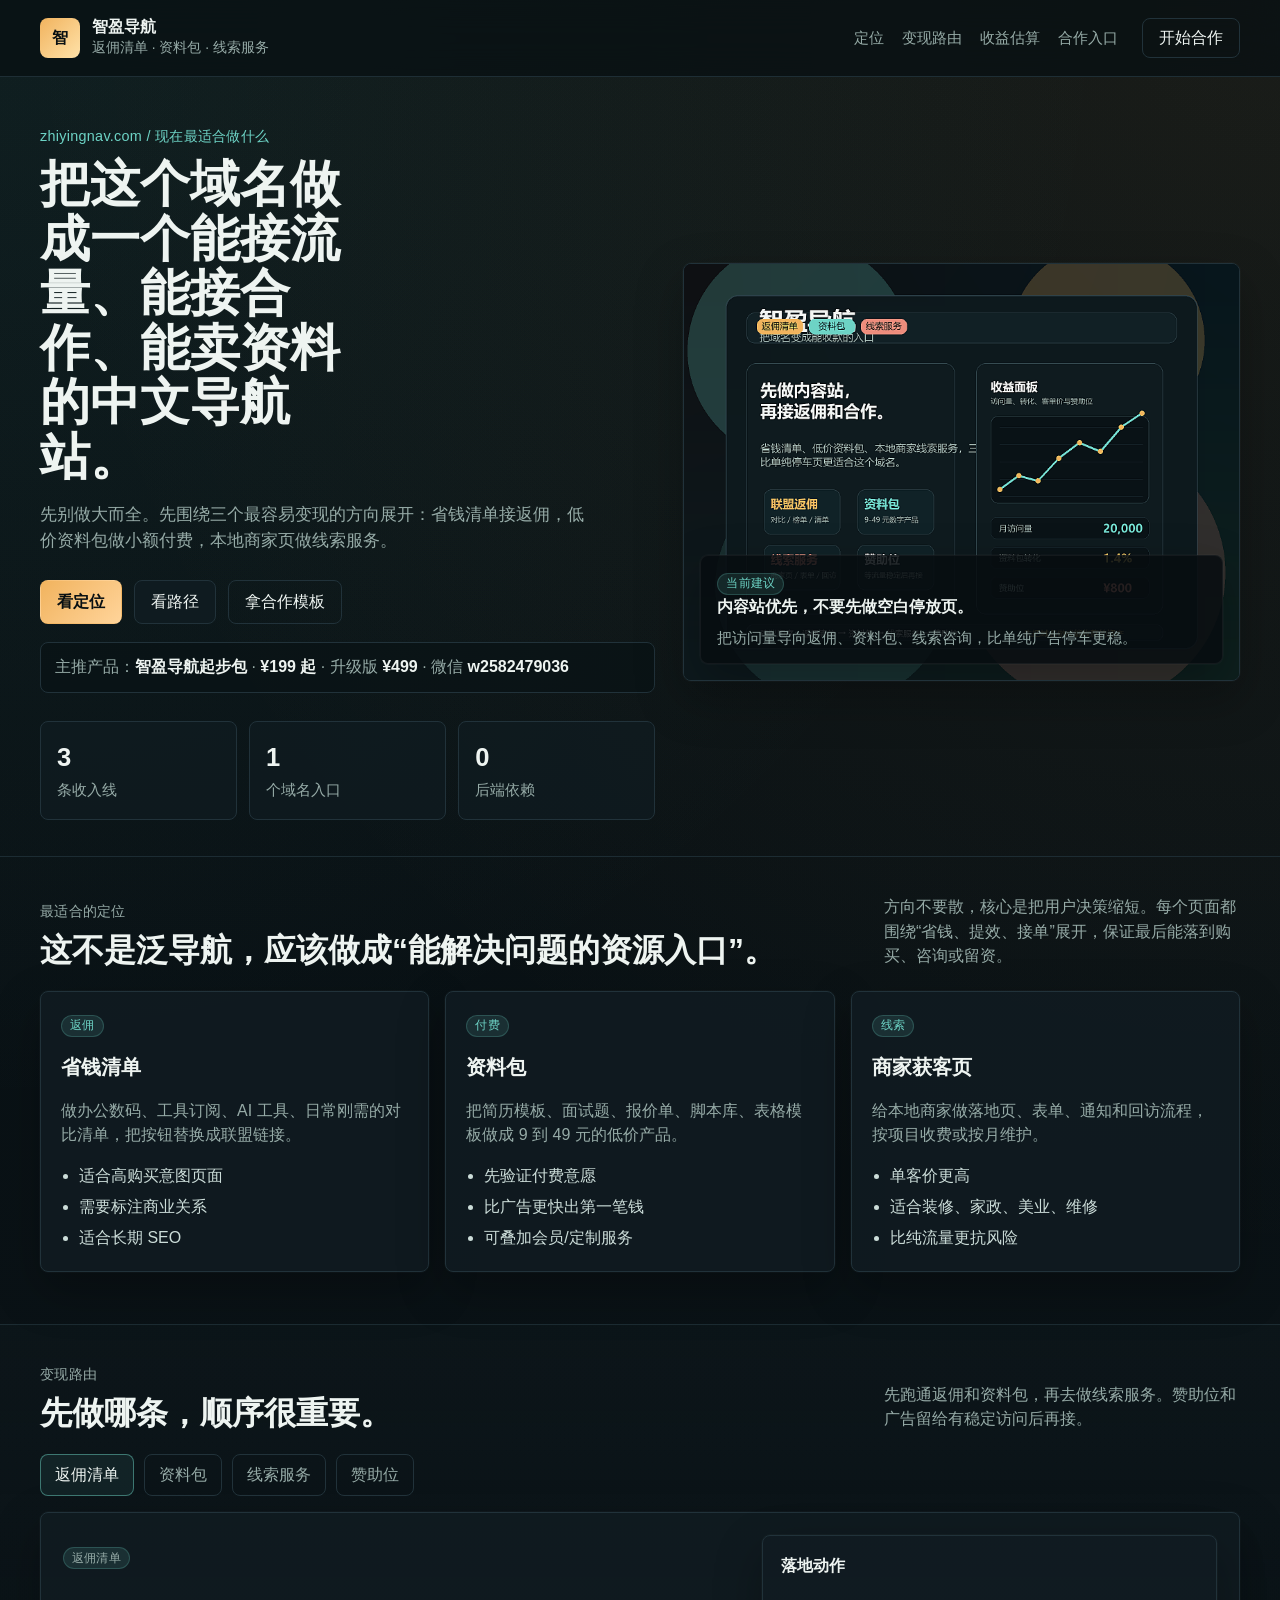
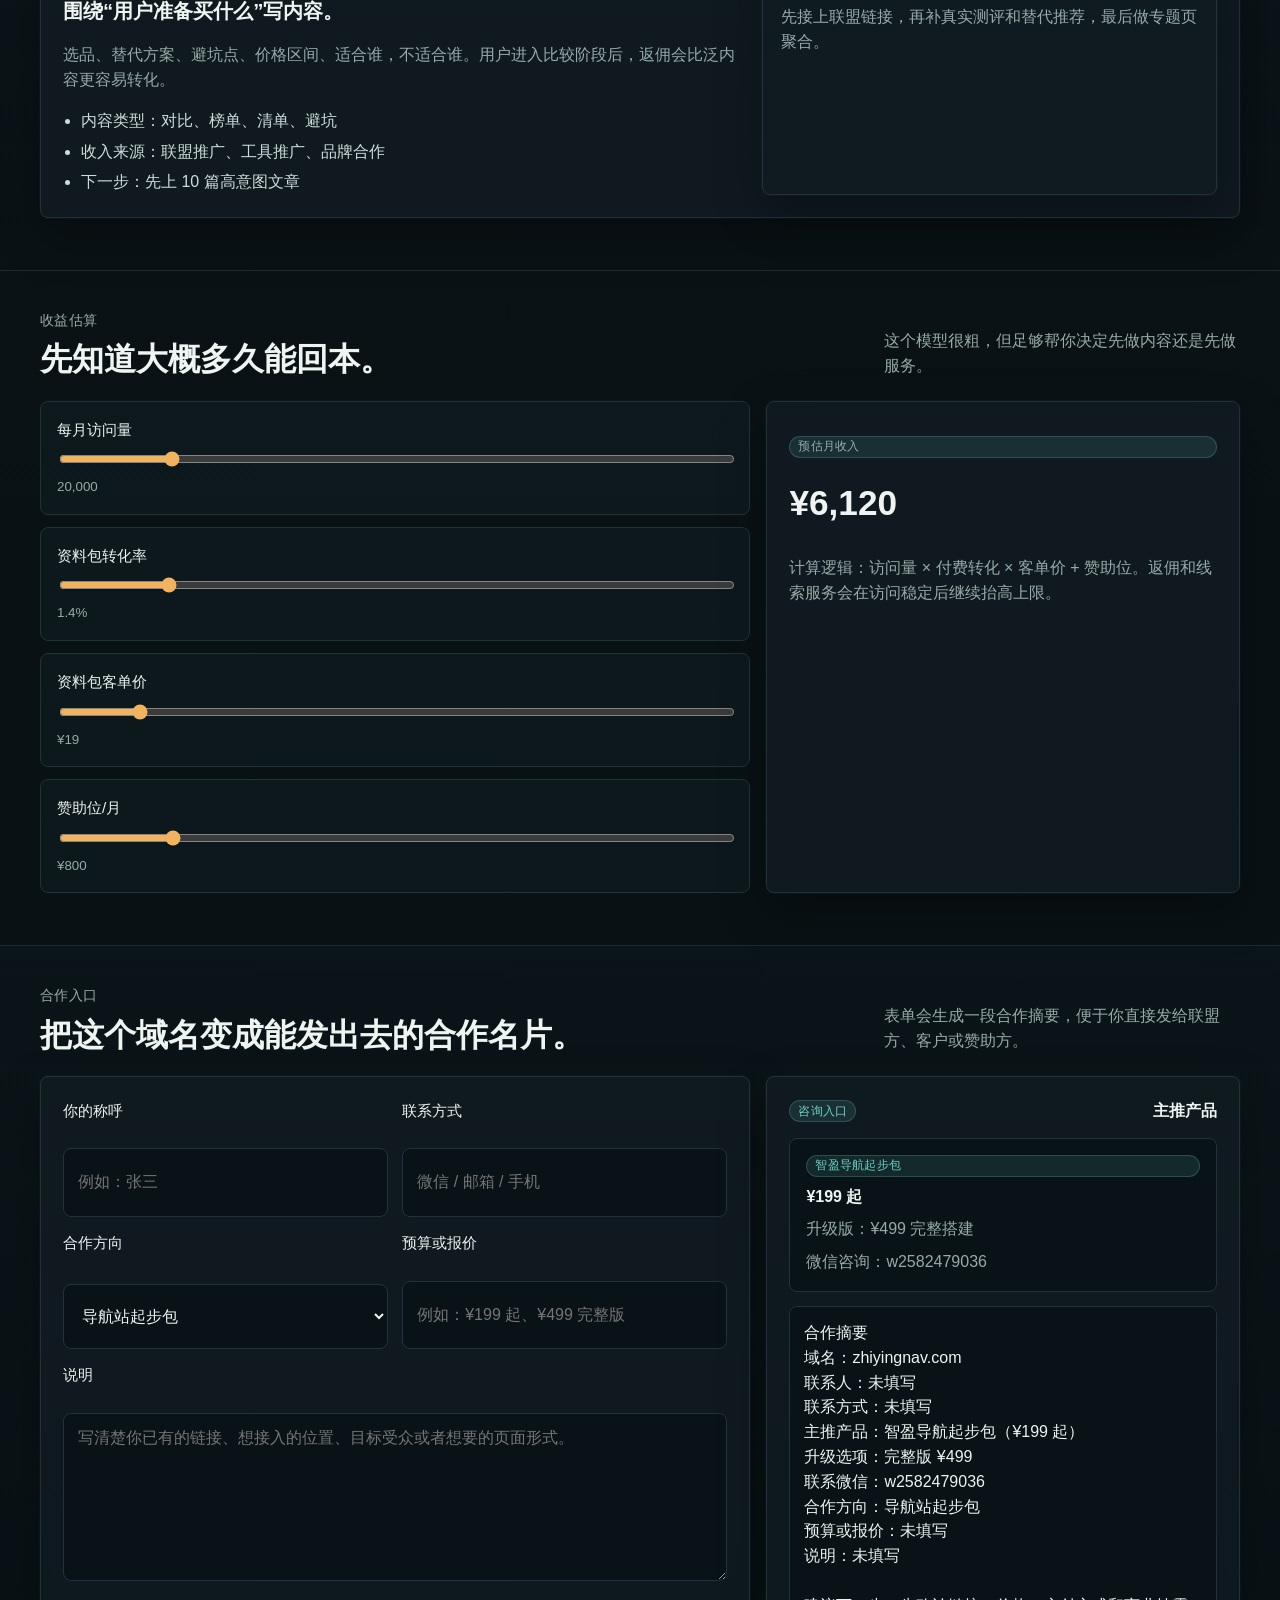
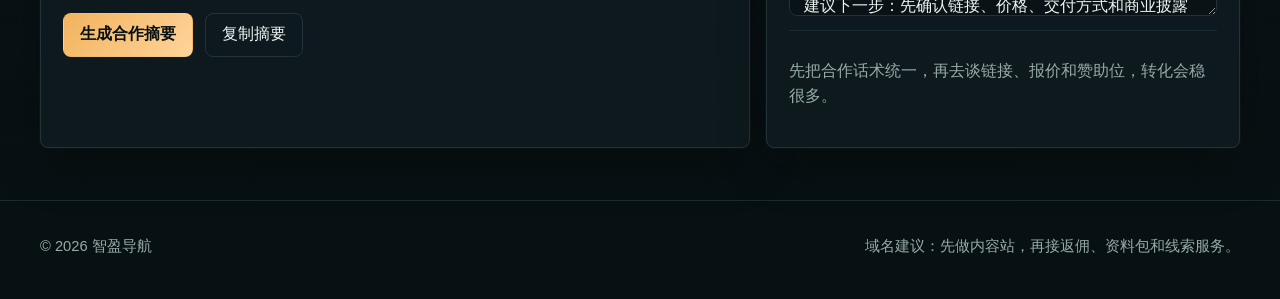
==== index.html @ b3d20fe3 "Make pricing more realistic" ====
<!doctype html>
<html lang="zh-CN">
  <head>
    <meta charset="utf-8" />
    <meta name="viewport" content="width=device-width, initial-scale=1" />
    <title>智盈导航 | 把域名变成可收款的入口</title>
    <meta
      name="description"
      content="zhiyingnav.com 的变现首页：返佣清单、低价资料包、本地商家线索服务和赞助位，先把域名做成能接单的资产。"
    />
    <meta name="theme-color" content="#0b1417" />
    <link rel="stylesheet" href="./home.css" />
  </head>
  <body>
    <div class="page">
      <header class="header">
        <div class="shell header-inner">
          <a class="brand" href="#top" aria-label="智盈导航 首页">
            <span class="brand-mark">智</span>
            <span class="brand-copy">
              <strong>智盈导航</strong>
              <small>返佣清单 · 资料包 · 线索服务</small>
            </span>
          </a>
          <nav class="nav" aria-label="主导航">
            <a href="#offer">定位</a>
            <a href="#routes">变现路由</a>
            <a href="#calculator">收益估算</a>
            <a href="#contact">合作入口</a>
          </nav>
          <a class="button ghost compact" href="#contact">开始合作</a>
        </div>
      </header>

      <main id="top">
        <section class="hero shell">
          <div class="hero-copy">
            <p class="eyebrow">zhiyingnav.com / 现在最适合做什么</p>
            <h1>把这个域名做成一个能接流量、能接合作、能卖资料的中文导航站。</h1>
            <p class="lede">
              先别做大而全。先围绕三个最容易变现的方向展开：省钱清单接返佣，低价资料包做小额付费，本地商家页做线索服务。
            </p>
            <div class="hero-actions">
              <a class="button primary" href="#offer">看定位</a>
              <a class="button" href="#routes">看路径</a>
              <a class="button ghost" href="#contact">拿合作模板</a>
            </div>
            <p class="offer-line">
              主推产品：<strong>智盈导航起步包</strong> · <strong>¥199 起</strong> · 升级版 <strong>¥499</strong> · 微信 <strong>w2582479036</strong>
            </p>
            <ul class="hero-stats" aria-label="核心指标">
              <li>
                <strong>3</strong>
                <span>条收入线</span>
              </li>
              <li>
                <strong>1</strong>
                <span>个域名入口</span>
              </li>
              <li>
                <strong>0</strong>
                <span>后端依赖</span>
              </li>
            </ul>
          </div>

          <div class="hero-visual">
            <img src="./assets/hero.png" alt="智盈导航首屏视觉图" />
            <div class="visual-note">
              <span class="note-kicker">当前建议</span>
              <strong>内容站优先，不要先做空白停放页。</strong>
              <p>把访问量导向返佣、资料包、线索咨询，比单纯广告停车更稳。</p>
            </div>
          </div>
        </section>

        <section class="band" id="offer">
          <div class="shell">
            <div class="band-head">
              <div>
                <p class="eyebrow">最适合的定位</p>
                <h2>这不是泛导航，应该做成“能解决问题的资源入口”。</h2>
              </div>
              <p class="band-copy">
                方向不要散，核心是把用户决策缩短。每个页面都围绕“省钱、提效、接单”展开，保证最后能落到购买、咨询或留资。
              </p>
            </div>

            <div class="grid three">
              <article class="panel">
                <span class="panel-tag">返佣</span>
                <h3>省钱清单</h3>
                <p>做办公数码、工具订阅、AI 工具、日常刚需的对比清单，把按钮替换成联盟链接。</p>
                <ul>
                  <li>适合高购买意图页面</li>
                  <li>需要标注商业关系</li>
                  <li>适合长期 SEO</li>
                </ul>
              </article>
              <article class="panel">
                <span class="panel-tag">付费</span>
                <h3>资料包</h3>
                <p>把简历模板、面试题、报价单、脚本库、表格模板做成 9 到 49 元的低价产品。</p>
                <ul>
                  <li>先验证付费意愿</li>
                  <li>比广告更快出第一笔钱</li>
                  <li>可叠加会员/定制服务</li>
                </ul>
              </article>
              <article class="panel">
                <span class="panel-tag">线索</span>
                <h3>商家获客页</h3>
                <p>给本地商家做落地页、表单、通知和回访流程，按项目收费或按月维护。</p>
                <ul>
                  <li>单客价更高</li>
                  <li>适合装修、家政、美业、维修</li>
                  <li>比纯流量更抗风险</li>
                </ul>
              </article>
            </div>
          </div>
        </section>

        <section class="band alt" id="routes">
          <div class="shell">
            <div class="band-head">
              <div>
                <p class="eyebrow">变现路由</p>
                <h2>先做哪条，顺序很重要。</h2>
              </div>
              <p class="band-copy">先跑通返佣和资料包，再去做线索服务。赞助位和广告留给有稳定访问后再接。</p>
            </div>

            <div class="route-switch" role="tablist" aria-label="变现方式切换">
              <button type="button" class="route-tab active" data-route="affiliate">返佣清单</button>
              <button type="button" class="route-tab" data-route="product">资料包</button>
              <button type="button" class="route-tab" data-route="lead">线索服务</button>
              <button type="button" class="route-tab" data-route="sponsor">赞助位</button>
            </div>

            <div class="route-panel" data-route-panel>
              <div>
                <p class="panel-tag">返佣清单</p>
                <h3>围绕“用户准备买什么”写内容。</h3>
                <p>
                  选品、替代方案、避坑点、价格区间、适合谁，不适合谁。用户一旦进入比较阶段，返佣转化会比泛内容高很多。
                </p>
                <ul>
                  <li>内容类型：对比、榜单、清单、避坑</li>
                  <li>收入来源：联盟推广、工具推广、品牌合作</li>
                  <li>下一步：先上 10 篇高意图文章</li>
                </ul>
              </div>
              <aside class="route-side">
                <strong>落地动作</strong>
                <p>先接上联盟链接，再补真实测评和替代推荐，最后做专题页聚合。</p>
              </aside>
            </div>
          </div>
        </section>

        <section class="band" id="calculator">
          <div class="shell">
            <div class="band-head">
              <div>
                <p class="eyebrow">收益估算</p>
                <h2>先知道大概多久能回本。</h2>
              </div>
              <p class="band-copy">这个模型很粗，但足够帮你决定先做内容还是先做服务。</p>
            </div>

            <div class="calculator">
              <div class="calc-controls">
                <label>
                  <span>每月访问量</span>
                  <input id="visits" type="range" min="1000" max="120000" step="1000" value="20000" />
                  <small data-visits-value>20,000</small>
                </label>
                <label>
                  <span>资料包转化率</span>
                  <input id="conversion" type="range" min="0.2" max="8" step="0.1" value="1.4" />
                  <small data-conversion-value>1.4%</small>
                </label>
                <label>
                  <span>资料包客单价</span>
                  <input id="order" type="range" min="9" max="99" step="1" value="19" />
                  <small data-order-value>¥19</small>
                </label>
                <label>
                  <span>赞助位/月</span>
                  <input id="sponsor" type="range" min="0" max="5000" step="100" value="800" />
                  <small data-sponsor-value>¥800</small>
                </label>
              </div>

              <div class="calc-result">
                <p class="panel-tag">预估月收入</p>
                <strong data-revenue>¥0</strong>
                <p>
                  计算逻辑：访问量 × 付费转化 × 客单价 + 赞助位。返佣和线索服务会在访问稳定后继续抬高上限。
                </p>
              </div>
            </div>
          </div>
        </section>

        <section class="band alt" id="contact">
          <div class="shell">
            <div class="band-head">
              <div>
                <p class="eyebrow">合作入口</p>
                <h2>把这个域名变成能发出去的合作名片。</h2>
              </div>
              <p class="band-copy">表单会生成一段合作摘要，便于你直接发给联盟方、客户或赞助方。</p>
            </div>

            <div class="contact-grid">
              <form class="contact-form" id="coopForm">
                <label>
                  <span>你的称呼</span>
                  <input name="name" type="text" placeholder="例如：张三" required />
                </label>
                <label>
                  <span>联系方式</span>
                  <input name="contact" type="text" placeholder="微信 / 邮箱 / 手机" required />
                </label>
                <label>
                  <span>合作方向</span>
                  <select name="interest">
                    <option>导航站起步包</option>
                    <option>联盟返佣链接</option>
                    <option>低价资料包</option>
                    <option>线索服务</option>
                    <option>赞助合作</option>
                  </select>
                </label>
                <label>
                  <span>预算或报价</span>
                  <input name="budget" type="text" placeholder="例如：¥199 起、¥499 完整版" />
                </label>
                <label class="wide">
                  <span>说明</span>
                  <textarea
                    name="message"
                    rows="5"
                    placeholder="写清楚你已有的链接、想接入的位置、目标受众或者想要的页面形式。"
                  ></textarea>
                </label>
                <div class="form-actions wide">
                  <button class="button primary" type="submit">生成合作摘要</button>
                  <button class="button ghost" type="button" id="copyBrief">复制摘要</button>
                </div>
                <p class="status wide" id="formStatus" aria-live="polite"></p>
              </form>

              <aside class="summary-panel">
                <div class="summary-head">
                  <span class="panel-tag">咨询入口</span>
                  <strong>主推产品</strong>
                </div>
                <div class="payment-box">
                  <span class="panel-tag">智盈导航起步包</span>
                  <strong>¥199 起</strong>
                  <p>升级版：¥499 完整搭建</p>
                  <p>微信咨询：w2582479036</p>
                </div>
                <textarea id="brief" readonly></textarea>
                <div class="summary-foot">
                  <p>先把合作话术统一，再去谈链接、报价和赞助位，转化会稳很多。</p>
                </div>
              </aside>
            </div>
          </div>
        </section>
      </main>

      <footer class="footer">
        <div class="shell footer-inner">
          <p>© 2026 智盈导航</p>
          <p>域名建议：先做内容站，再接返佣、资料包和线索服务。</p>
        </div>
      </footer>
    </div>

    <script src="./home.js"></script>
  </body>
</html>
---- home.css ----
:root {
  color-scheme: dark;
  --bg: #081013;
  --bg-soft: #0d171b;
  --panel: #101c21;
  --panel-2: #0f1a1f;
  --line: #21323a;
  --text: #eef4f1;
  --muted: #96aba7;
  --accent: #f1b35e;
  --accent-2: #6dd3c5;
  --accent-3: #ed8c7c;
  --shadow: 0 0 0 1px rgba(255, 255, 255, 0.02), 0 18px 48px rgba(0, 0, 0, 0.28);
  --radius: 8px;
}

*,
*::before,
*::after {
  box-sizing: border-box;
}

html {
  scroll-behavior: smooth;
}

body {
  margin: 0;
  background:
    radial-gradient(circle at top left, rgba(109, 211, 197, 0.08), transparent 30%),
    radial-gradient(circle at top right, rgba(241, 179, 94, 0.08), transparent 34%),
    linear-gradient(180deg, #081013, #0a1216 42%, #071013 100%);
  color: var(--text);
  font-family: "Microsoft YaHei", "PingFang SC", "Noto Sans SC", sans-serif;
  line-height: 1.55;
  text-rendering: optimizeLegibility;
}

a {
  color: inherit;
  text-decoration: none;
}

img {
  display: block;
  max-width: 100%;
}

button,
input,
textarea,
select {
  font: inherit;
}

.shell {
  width: min(1200px, calc(100% - 48px));
  margin: 0 auto;
}

.page {
  min-height: 100vh;
}

.header {
  position: sticky;
  top: 0;
  z-index: 20;
  background: rgba(8, 16, 19, 0.76);
  backdrop-filter: blur(18px);
  border-bottom: 1px solid rgba(33, 50, 58, 0.9);
}

.header-inner {
  min-height: 76px;
  display: flex;
  align-items: center;
  gap: 24px;
}

.brand {
  display: inline-flex;
  align-items: center;
  gap: 12px;
  min-width: 0;
}

.brand-mark {
  width: 40px;
  height: 40px;
  border-radius: var(--radius);
  display: grid;
  place-items: center;
  background: linear-gradient(135deg, var(--accent), #ffe2a9);
  color: #091013;
  font-weight: 800;
  flex: none;
}

.brand-copy {
  display: grid;
  gap: 2px;
  min-width: 0;
}

.brand-copy strong {
  font-size: 1rem;
  line-height: 1.1;
}

.brand-copy small {
  color: var(--muted);
  font-size: 0.86rem;
}

.nav {
  display: flex;
  align-items: center;
  gap: 18px;
  margin-left: auto;
  color: var(--muted);
  font-size: 0.95rem;
}

.nav a:hover,
.nav a:focus-visible {
  color: var(--text);
}

.button {
  display: inline-flex;
  align-items: center;
  justify-content: center;
  min-height: 44px;
  padding: 0 16px;
  border-radius: var(--radius);
  border: 1px solid var(--line);
  background: rgba(16, 28, 33, 0.9);
  color: var(--text);
  cursor: pointer;
  transition:
    border-color 0.18s ease,
    transform 0.18s ease,
    background 0.18s ease;
}

.button:hover,
.button:focus-visible {
  border-color: rgba(109, 211, 197, 0.5);
  transform: translateY(-1px);
}

.button.primary {
  background: linear-gradient(135deg, var(--accent), #ffd49a);
  color: #091013;
  border-color: transparent;
  font-weight: 700;
}

.button.ghost {
  background: transparent;
}

.button.compact {
  min-height: 40px;
}

.hero {
  display: grid;
  grid-template-columns: 1.05fr 0.95fr;
  gap: 28px;
  padding: 48px 0 36px;
  align-items: center;
}

.eyebrow {
  margin: 0 0 10px;
  color: var(--accent-2);
  font-size: 0.9rem;
  letter-spacing: 0.02em;
}

.hero-copy h1 {
  margin: 0;
  font-size: 3.15rem;
  line-height: 1.08;
  letter-spacing: 0;
  max-width: 11ch;
}

.lede {
  margin: 18px 0 0;
  max-width: 58ch;
  color: var(--muted);
  font-size: 1.06rem;
}

.hero-actions {
  display: flex;
  flex-wrap: wrap;
  gap: 12px;
  margin-top: 26px;
}

.offer-line {
  margin: 18px 0 0;
  padding: 12px 14px;
  border-radius: var(--radius);
  border: 1px solid var(--line);
  background: rgba(9, 18, 22, 0.72);
  color: var(--muted);
}

.offer-line strong {
  color: var(--text);
}

.hero-stats {
  list-style: none;
  padding: 0;
  margin: 28px 0 0;
  display: grid;
  grid-template-columns: repeat(3, minmax(0, 1fr));
  gap: 12px;
}

.hero-stats li {
  background: rgba(16, 28, 33, 0.74);
  border: 1px solid var(--line);
  border-radius: var(--radius);
  padding: 16px;
}

.hero-stats strong {
  display: block;
  font-size: 1.6rem;
}

.hero-stats span {
  color: var(--muted);
  font-size: 0.92rem;
}

.hero-visual {
  position: relative;
  border: 1px solid var(--line);
  border-radius: var(--radius);
  overflow: hidden;
  background: linear-gradient(180deg, #081317, #0d181c);
  box-shadow: var(--shadow);
}

.hero-visual img {
  width: 100%;
  aspect-ratio: 4 / 3;
  object-fit: cover;
}

.visual-note {
  position: absolute;
  left: 16px;
  right: 16px;
  bottom: 16px;
  padding: 14px 16px;
  border-radius: var(--radius);
  background: rgba(7, 13, 16, 0.88);
  border: 1px solid rgba(255, 255, 255, 0.05);
  box-shadow: var(--shadow);
}

.visual-note strong {
  display: block;
  margin-bottom: 4px;
}

.visual-note p {
  margin: 6px 0 0;
  color: var(--muted);
  font-size: 0.94rem;
}

.note-kicker,
.panel-tag {
  display: inline-flex;
  align-items: center;
  min-height: 22px;
  padding: 0 8px;
  border-radius: 999px;
  background: rgba(109, 211, 197, 0.12);
  border: 1px solid rgba(109, 211, 197, 0.22);
  color: var(--accent-2);
  font-size: 0.76rem;
  letter-spacing: 0.02em;
}

.band {
  padding: 38px 0 52px;
  border-top: 1px solid rgba(33, 50, 58, 0.8);
}

.band.alt {
  background: linear-gradient(180deg, rgba(15, 26, 31, 0.36), rgba(8, 16, 19, 0));
}

.band-head {
  display: flex;
  justify-content: space-between;
  gap: 24px;
  align-items: end;
  margin-bottom: 22px;
}

.band-head h2 {
  margin: 0;
  font-size: 2rem;
  line-height: 1.16;
}

.band-copy {
  margin: 0;
  max-width: 40ch;
  color: var(--muted);
}

.grid {
  display: grid;
  gap: 16px;
}

.grid.three {
  grid-template-columns: repeat(3, minmax(0, 1fr));
}

.panel,
.route-panel,
.calc-result,
.contact-form,
.summary-panel,
.route-side {
  background: rgba(16, 28, 33, 0.82);
  border: 1px solid var(--line);
  border-radius: var(--radius);
  box-shadow: var(--shadow);
}

.panel {
  padding: 20px;
}

.panel h3,
.route-panel h3 {
  margin: 14px 0 10px;
  font-size: 1.28rem;
}

.panel p,
.route-panel p,
.calc-result p,
.summary-foot p,
.route-side p,
.band-head p,
.footer p {
  color: var(--muted);
}

.panel ul,
.route-panel ul {
  margin: 14px 0 0;
  padding-left: 18px;
  color: #ccddd9;
}

.panel li + li,
.route-panel li + li {
  margin-top: 6px;
}

.route-switch {
  display: flex;
  flex-wrap: wrap;
  gap: 10px;
  margin-bottom: 16px;
}

.route-tab {
  min-height: 42px;
  padding: 0 14px;
  border-radius: var(--radius);
  background: transparent;
  color: var(--muted);
  border: 1px solid var(--line);
  cursor: pointer;
}

.route-tab.active,
.route-tab:hover,
.route-tab:focus-visible {
  color: var(--text);
  border-color: rgba(109, 211, 197, 0.48);
  background: rgba(109, 211, 197, 0.08);
}

.route-panel {
  display: grid;
  grid-template-columns: 1.2fr 0.8fr;
  gap: 16px;
  padding: 22px;
}

.route-side {
  display: grid;
  align-content: start;
  gap: 10px;
  padding: 18px;
}

.route-side strong {
  font-size: 1rem;
}

.calculator {
  display: grid;
  grid-template-columns: 1.2fr 0.8fr;
  gap: 16px;
}

.calc-controls {
  display: grid;
  gap: 12px;
}

.calc-controls label {
  display: grid;
  gap: 8px;
  padding: 16px;
  border-radius: var(--radius);
  border: 1px solid var(--line);
  background: rgba(16, 28, 33, 0.68);
}

.calc-controls span,
.contact-form span {
  font-size: 0.95rem;
}

.calc-controls small {
  color: var(--muted);
}

input[type="range"] {
  width: 100%;
  accent-color: var(--accent);
}

.calc-result {
  padding: 22px;
  display: grid;
  align-content: start;
}

.calc-result strong {
  display: block;
  margin: 6px 0 10px;
  font-size: 2.2rem;
}

.contact-grid {
  display: grid;
  grid-template-columns: 1.2fr 0.8fr;
  gap: 16px;
}

.contact-form {
  display: grid;
  grid-template-columns: repeat(2, minmax(0, 1fr));
  gap: 14px;
  padding: 22px;
}

.contact-form label {
  display: grid;
  gap: 8px;
}

.contact-form input,
.contact-form select,
.contact-form textarea {
  width: 100%;
  border: 1px solid var(--line);
  border-radius: var(--radius);
  background: #091216;
  color: var(--text);
  padding: 12px 14px;
  outline: none;
}

.contact-form input:focus,
.contact-form select:focus,
.contact-form textarea:focus {
  border-color: rgba(109, 211, 197, 0.56);
  box-shadow: 0 0 0 3px rgba(109, 211, 197, 0.09);
}

.contact-form .wide {
  grid-column: 1 / -1;
}

.form-actions {
  display: flex;
  flex-wrap: wrap;
  gap: 12px;
  align-items: center;
}

.status {
  margin: 0;
  color: var(--accent-2);
}

.summary-panel {
  padding: 22px;
  display: grid;
  gap: 14px;
}

.summary-head {
  display: flex;
  align-items: center;
  justify-content: space-between;
  gap: 12px;
}

.payment-box {
  display: grid;
  gap: 8px;
  padding: 16px;
  border: 1px solid var(--line);
  border-radius: var(--radius);
  background: rgba(9, 18, 22, 0.92);
}

.payment-box strong,
.payment-box p {
  margin: 0;
}

.payment-box p {
  color: var(--muted);
}

#brief {
  width: 100%;
  min-height: 310px;
  resize: vertical;
  border: 1px solid var(--line);
  border-radius: var(--radius);
  background: #091216;
  color: var(--text);
  padding: 14px;
}

.summary-foot {
  border-top: 1px solid rgba(33, 50, 58, 0.7);
  padding-top: 12px;
}

.footer {
  border-top: 1px solid rgba(33, 50, 58, 0.8);
  padding: 20px 0 26px;
}

.footer-inner {
  display: flex;
  justify-content: space-between;
  gap: 16px;
  align-items: center;
  color: var(--muted);
  font-size: 0.92rem;
}

@media (max-width: 1080px) {
  .hero,
  .route-panel,
  .calculator,
  .contact-grid {
    grid-template-columns: 1fr;
  }

  .hero-copy h1 {
    max-width: 13ch;
  }

  .grid.three {
    grid-template-columns: 1fr;
  }

  .band-head {
    flex-direction: column;
    align-items: start;
  }

  .band-copy {
    max-width: 56ch;
  }

  .nav {
    display: none;
  }
}

@media (max-width: 760px) {
  .shell {
    width: min(100% - 24px, 1200px);
  }

  .header-inner {
    gap: 12px;
  }

  .hero {
    padding-top: 24px;
  }

  .hero-copy h1 {
    font-size: 2.3rem;
  }

  .lede {
    font-size: 1rem;
  }

  .hero-stats {
    grid-template-columns: 1fr;
  }

  .contact-form {
    grid-template-columns: 1fr;
  }

  .footer-inner {
    flex-direction: column;
    align-items: start;
  }
}
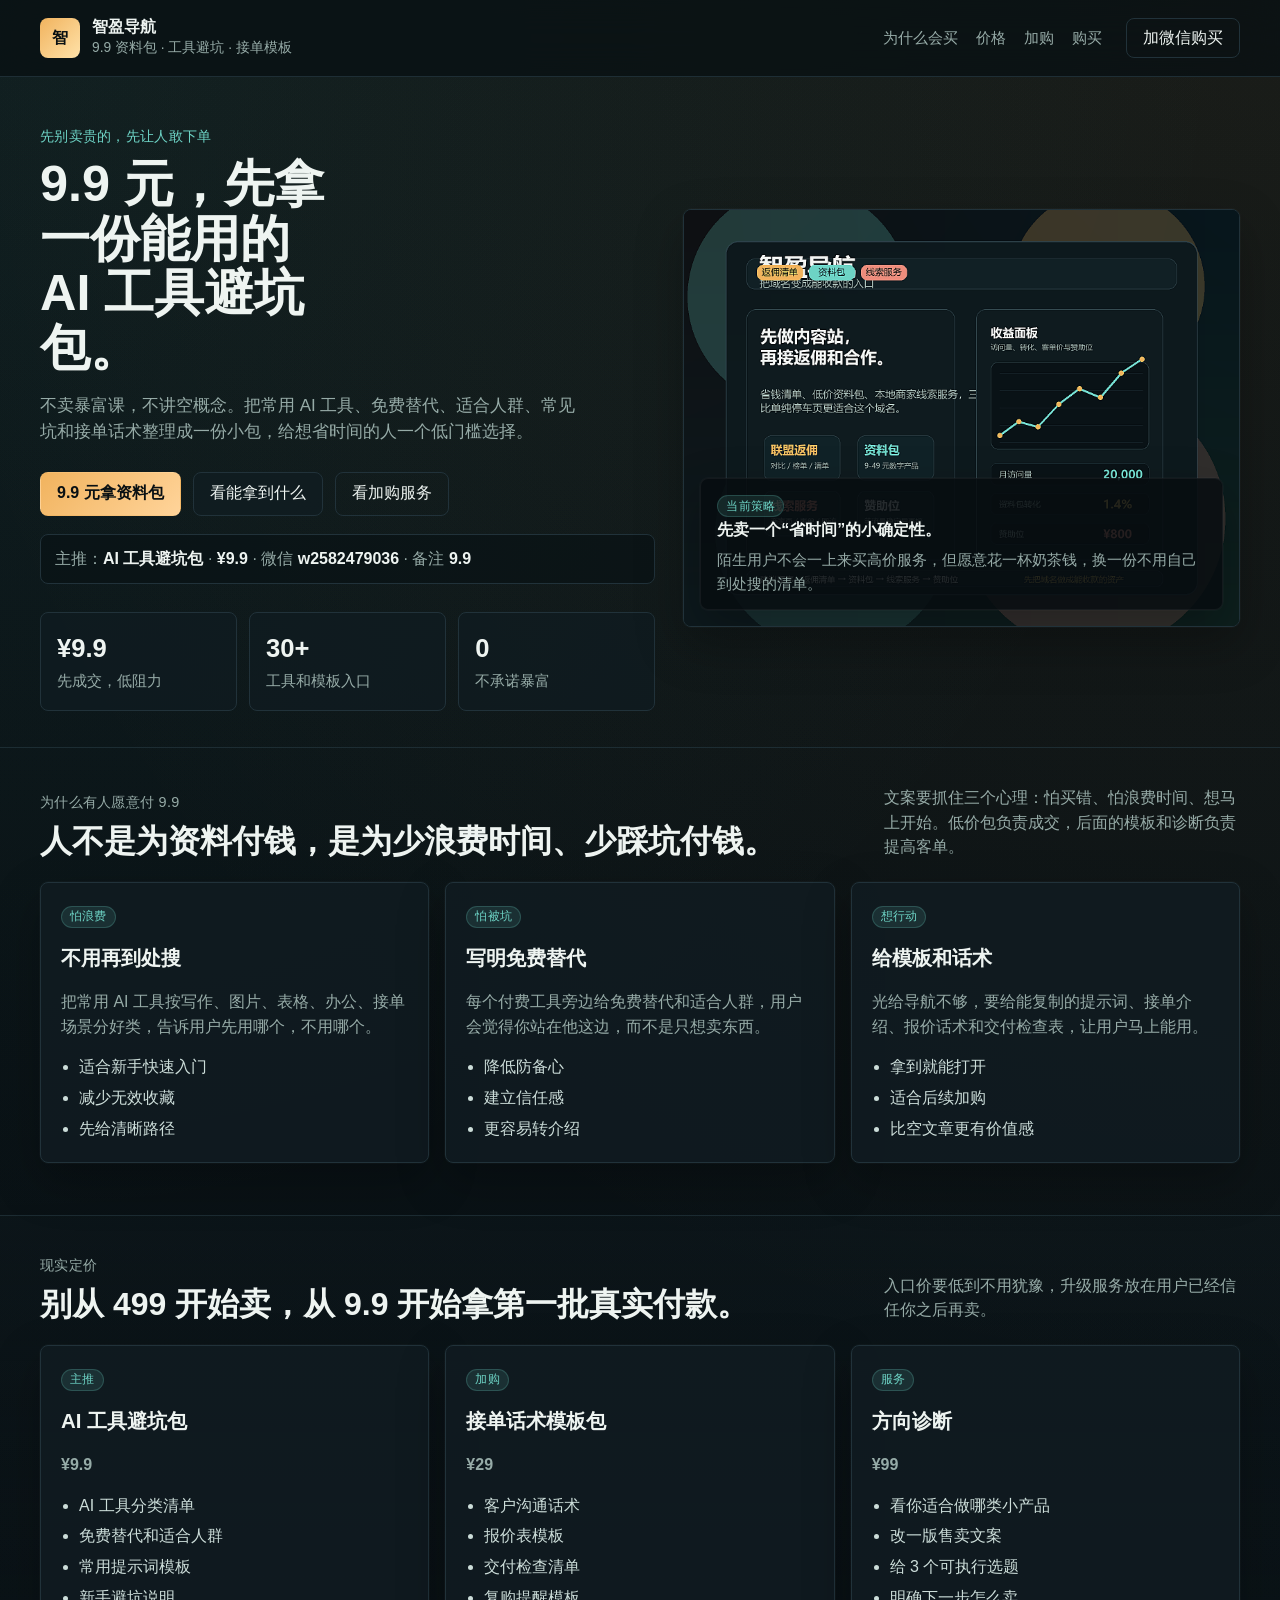
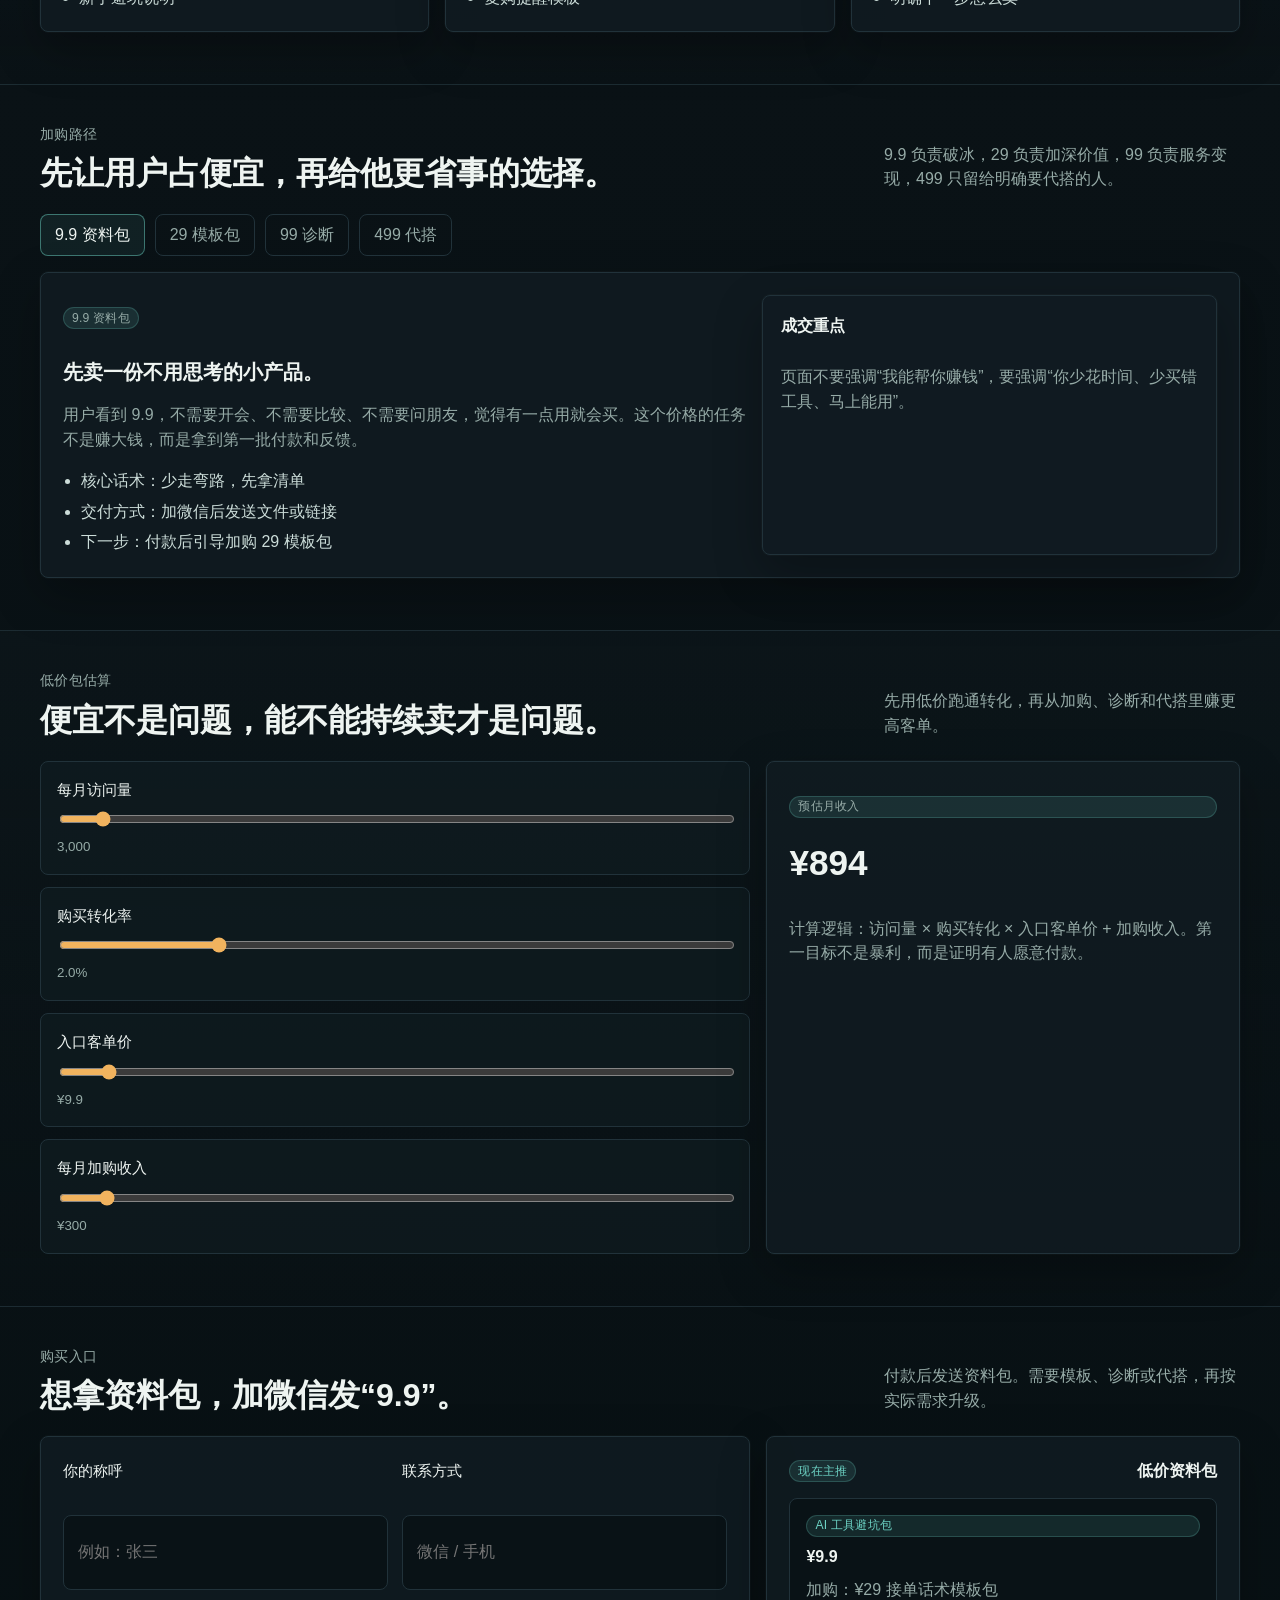
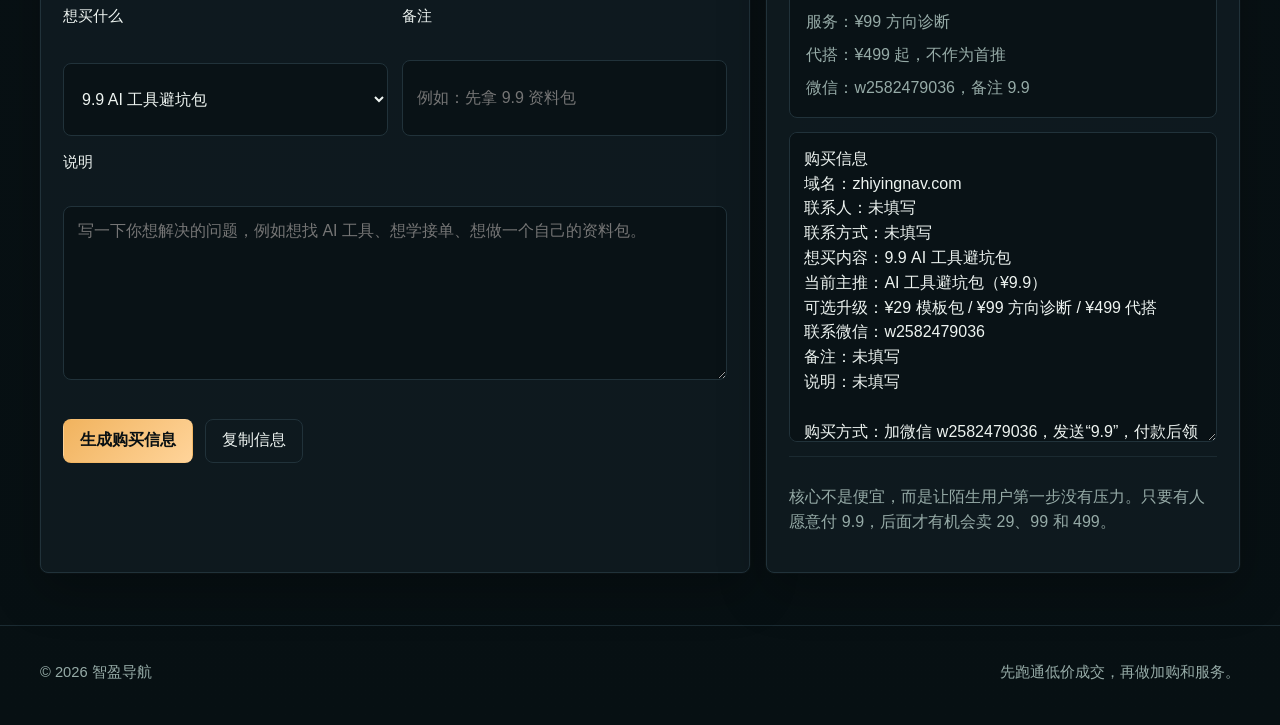
==== commit 30840feb: "Refocus offer on low-friction starter product" ====
--- a/index.html
+++ b/index.html
@@ -3,10 +3,10 @@
   <head>
     <meta charset="utf-8" />
     <meta name="viewport" content="width=device-width, initial-scale=1" />
-    <title>智盈导航 | 把域名变成可收款的入口</title>
+    <title>智盈导航 | 9.9 元 AI 工具避坑包</title>
     <meta
       name="description"
-      content="zhiyingnav.com 的变现首页：返佣清单、低价资料包、本地商家线索服务和赞助位，先把域名做成能接单的资产。"
+      content="智盈导航主推 9.9 元 AI 工具避坑包，整理常用工具、免费替代、接单模板和避坑清单，先用低价资料包跑通收款。"
     />
     <meta name="theme-color" content="#0b1417" />
     <link rel="stylesheet" href="./home.css" />
@@ -19,57 +19,58 @@
             <span class="brand-mark">智</span>
             <span class="brand-copy">
               <strong>智盈导航</strong>
-              <small>返佣清单 · 资料包 · 线索服务</small>
+              <small>9.9 资料包 · 工具避坑 · 接单模板</small>
             </span>
           </a>
           <nav class="nav" aria-label="主导航">
-            <a href="#offer">定位</a>
-            <a href="#routes">变现路由</a>
-            <a href="#calculator">收益估算</a>
-            <a href="#contact">合作入口</a>
+            <a href="#offer">为什么会买</a>
+            <a href="#packages">价格</a>
+            <a href="#routes">加购</a>
+            <a href="#contact">购买</a>
           </nav>
-          <a class="button ghost compact" href="#contact">开始合作</a>
+          <a class="button ghost compact" href="#contact">加微信购买</a>
         </div>
       </header>
 
       <main id="top">
         <section class="hero shell">
           <div class="hero-copy">
-            <p class="eyebrow">zhiyingnav.com / 现在最适合做什么</p>
-            <h1>把这个域名做成一个能接流量、能接合作、能卖资料的中文导航站。</h1>
+            <p class="eyebrow">先别卖贵的，先让人敢下单</p>
+            <h1>9.9 元，先拿一份能用的 AI 工具避坑包。</h1>
             <p class="lede">
-              先别做大而全。先围绕三个最容易变现的方向展开：省钱清单接返佣，低价资料包做小额付费，本地商家页做线索服务。
+              不卖暴富课，不讲空概念。把常用 AI 工具、免费替代、适合人群、常见坑和接单话术整理成一份小包，给想省时间的人一个低门槛选择。
             </p>
             <div class="hero-actions">
-              <a class="button primary" href="#offer">看定位</a>
-              <a class="button" href="#routes">看路径</a>
-              <a class="button ghost" href="#contact">拿合作模板</a>
+              <a class="button primary" href="#contact">9.9 元拿资料包</a>
+              <a class="button" href="#packages">看能拿到什么</a>
+              <a class="button ghost" href="#routes">看加购服务</a>
             </div>
             <p class="offer-line">
-              主推产品：<strong>智盈导航起步包</strong> · <strong>¥199 起</strong> · 升级版 <strong>¥499</strong> · 微信 <strong>w2582479036</strong>
+              主推：<strong>AI 工具避坑包</strong> · <strong>¥9.9</strong> · 微信
+              <strong>w2582479036</strong> · 备注 <strong>9.9</strong>
             </p>
-            <ul class="hero-stats" aria-label="核心指标">
+            <ul class="hero-stats" aria-label="核心卖点">
               <li>
-                <strong>3</strong>
-                <span>条收入线</span>
+                <strong>¥9.9</strong>
+                <span>先成交，低阻力</span>
               </li>
               <li>
-                <strong>1</strong>
-                <span>个域名入口</span>
+                <strong>30+</strong>
+                <span>工具和模板入口</span>
               </li>
               <li>
                 <strong>0</strong>
-                <span>后端依赖</span>
+                <span>不承诺暴富</span>
               </li>
             </ul>
           </div>
 
           <div class="hero-visual">
-            <img src="./assets/hero.png" alt="智盈导航首屏视觉图" />
+            <img src="./assets/hero.png" alt="智盈导航资料包首屏视觉图" />
             <div class="visual-note">
-              <span class="note-kicker">当前建议</span>
-              <strong>内容站优先，不要先做空白停放页。</strong>
-              <p>把访问量导向返佣、资料包、线索咨询，比单纯广告停车更稳。</p>
+              <span class="note-kicker">当前策略</span>
+              <strong>先卖一个“省时间”的小确定性。</strong>
+              <p>陌生用户不会一上来买高价服务，但愿意花一杯奶茶钱，换一份不用自己到处搜的清单。</p>
             </div>
           </div>
         </section>
@@ -78,118 +79,166 @@
           <div class="shell">
             <div class="band-head">
               <div>
-                <p class="eyebrow">最适合的定位</p>
-                <h2>这不是泛导航，应该做成“能解决问题的资源入口”。</h2>
+                <p class="eyebrow">为什么有人愿意付 9.9</p>
+                <h2>人不是为资料付钱，是为少浪费时间、少踩坑付钱。</h2>
               </div>
               <p class="band-copy">
-                方向不要散，核心是把用户决策缩短。每个页面都围绕“省钱、提效、接单”展开，保证最后能落到购买、咨询或留资。
+                文案要抓住三个心理：怕买错、怕浪费时间、想马上开始。低价包负责成交，后面的模板和诊断负责提高客单。
               </p>
             </div>
 
             <div class="grid three">
               <article class="panel">
-                <span class="panel-tag">返佣</span>
-                <h3>省钱清单</h3>
-                <p>做办公数码、工具订阅、AI 工具、日常刚需的对比清单，把按钮替换成联盟链接。</p>
-                <ul>
-                  <li>适合高购买意图页面</li>
-                  <li>需要标注商业关系</li>
-                  <li>适合长期 SEO</li>
-                </ul>
-              </article>
-              <article class="panel">
-                <span class="panel-tag">付费</span>
-                <h3>资料包</h3>
-                <p>把简历模板、面试题、报价单、脚本库、表格模板做成 9 到 49 元的低价产品。</p>
-                <ul>
-                  <li>先验证付费意愿</li>
-                  <li>比广告更快出第一笔钱</li>
-                  <li>可叠加会员/定制服务</li>
-                </ul>
-              </article>
-              <article class="panel">
-                <span class="panel-tag">线索</span>
-                <h3>商家获客页</h3>
-                <p>给本地商家做落地页、表单、通知和回访流程，按项目收费或按月维护。</p>
-                <ul>
-                  <li>单客价更高</li>
-                  <li>适合装修、家政、美业、维修</li>
-                  <li>比纯流量更抗风险</li>
-                </ul>
-              </article>
-            </div>
-          </div>
-        </section>
-
-        <section class="band alt" id="routes">
-          <div class="shell">
-            <div class="band-head">
-              <div>
-                <p class="eyebrow">变现路由</p>
-                <h2>先做哪条，顺序很重要。</h2>
-              </div>
-              <p class="band-copy">先跑通返佣和资料包，再去做线索服务。赞助位和广告留给有稳定访问后再接。</p>
-            </div>
-
-            <div class="route-switch" role="tablist" aria-label="变现方式切换">
-              <button type="button" class="route-tab active" data-route="affiliate">返佣清单</button>
-              <button type="button" class="route-tab" data-route="product">资料包</button>
-              <button type="button" class="route-tab" data-route="lead">线索服务</button>
-              <button type="button" class="route-tab" data-route="sponsor">赞助位</button>
+                <span class="panel-tag">怕浪费</span>
+                <h3>不用再到处搜</h3>
+                <p>把常用 AI 工具按写作、图片、表格、办公、接单场景分好类，告诉用户先用哪个，不用哪个。</p>
+                <ul>
+                  <li>适合新手快速入门</li>
+                  <li>减少无效收藏</li>
+                  <li>先给清晰路径</li>
+                </ul>
+              </article>
+              <article class="panel">
+                <span class="panel-tag">怕被坑</span>
+                <h3>写明免费替代</h3>
+                <p>每个付费工具旁边给免费替代和适合人群，用户会觉得你站在他这边，而不是只想卖东西。</p>
+                <ul>
+                  <li>降低防备心</li>
+                  <li>建立信任感</li>
+                  <li>更容易转介绍</li>
+                </ul>
+              </article>
+              <article class="panel">
+                <span class="panel-tag">想行动</span>
+                <h3>给模板和话术</h3>
+                <p>光给导航不够，要给能复制的提示词、接单介绍、报价话术和交付检查表，让用户马上能用。</p>
+                <ul>
+                  <li>拿到就能打开</li>
+                  <li>适合后续加购</li>
+                  <li>比空文章更有价值感</li>
+                </ul>
+              </article>
+            </div>
+          </div>
+        </section>
+
+        <section class="band alt" id="packages">
+          <div class="shell">
+            <div class="band-head">
+              <div>
+                <p class="eyebrow">现实定价</p>
+                <h2>别从 499 开始卖，从 9.9 开始拿第一批真实付款。</h2>
+              </div>
+              <p class="band-copy">
+                入口价要低到不用犹豫，升级服务放在用户已经信任你之后再卖。
+              </p>
+            </div>
+
+            <div class="grid three">
+              <article class="panel">
+                <span class="panel-tag">主推</span>
+                <h3>AI 工具避坑包</h3>
+                <p><strong>¥9.9</strong></p>
+                <ul>
+                  <li>AI 工具分类清单</li>
+                  <li>免费替代和适合人群</li>
+                  <li>常用提示词模板</li>
+                  <li>新手避坑说明</li>
+                </ul>
+              </article>
+              <article class="panel">
+                <span class="panel-tag">加购</span>
+                <h3>接单话术模板包</h3>
+                <p><strong>¥29</strong></p>
+                <ul>
+                  <li>客户沟通话术</li>
+                  <li>报价表模板</li>
+                  <li>交付检查清单</li>
+                  <li>复购提醒模板</li>
+                </ul>
+              </article>
+              <article class="panel">
+                <span class="panel-tag">服务</span>
+                <h3>方向诊断</h3>
+                <p><strong>¥99</strong></p>
+                <ul>
+                  <li>看你适合做哪类小产品</li>
+                  <li>改一版售卖文案</li>
+                  <li>给 3 个可执行选题</li>
+                  <li>明确下一步怎么卖</li>
+                </ul>
+              </article>
+            </div>
+          </div>
+        </section>
+
+        <section class="band" id="routes">
+          <div class="shell">
+            <div class="band-head">
+              <div>
+                <p class="eyebrow">加购路径</p>
+                <h2>先让用户占便宜，再给他更省事的选择。</h2>
+              </div>
+              <p class="band-copy">9.9 负责破冰，29 负责加深价值，99 负责服务变现，499 只留给明确要代搭的人。</p>
+            </div>
+
+            <div class="route-switch" role="tablist" aria-label="加购方式切换">
+              <button type="button" class="route-tab active" data-route="starter">9.9 资料包</button>
+              <button type="button" class="route-tab" data-route="template">29 模板包</button>
+              <button type="button" class="route-tab" data-route="diagnosis">99 诊断</button>
+              <button type="button" class="route-tab" data-route="build">499 代搭</button>
             </div>
 
             <div class="route-panel" data-route-panel>
               <div>
-                <p class="panel-tag">返佣清单</p>
-                <h3>围绕“用户准备买什么”写内容。</h3>
-                <p>
-                  选品、替代方案、避坑点、价格区间、适合谁，不适合谁。用户一旦进入比较阶段，返佣转化会比泛内容高很多。
-                </p>
-                <ul>
-                  <li>内容类型：对比、榜单、清单、避坑</li>
-                  <li>收入来源：联盟推广、工具推广、品牌合作</li>
-                  <li>下一步：先上 10 篇高意图文章</li>
+                <p class="panel-tag">9.9 资料包</p>
+                <h3>先卖一份不用思考的小产品。</h3>
+                <p>用户看到 9.9，不需要开会、不需要比较、不需要问朋友，觉得有一点用就会买。</p>
+                <ul>
+                  <li>核心话术：少走弯路，先拿清单</li>
+                  <li>交付方式：加微信后发送文件或链接</li>
+                  <li>下一步：付款后引导加购 29 模板包</li>
                 </ul>
               </div>
               <aside class="route-side">
-                <strong>落地动作</strong>
-                <p>先接上联盟链接，再补真实测评和替代推荐，最后做专题页聚合。</p>
+                <strong>成交重点</strong>
+                <p>页面不要强调“我能帮你赚钱”，要强调“你少花时间、少买错工具、马上能用”。</p>
               </aside>
             </div>
           </div>
         </section>
 
-        <section class="band" id="calculator">
-          <div class="shell">
-            <div class="band-head">
-              <div>
-                <p class="eyebrow">收益估算</p>
-                <h2>先知道大概多久能回本。</h2>
-              </div>
-              <p class="band-copy">这个模型很粗，但足够帮你决定先做内容还是先做服务。</p>
+        <section class="band alt" id="calculator">
+          <div class="shell">
+            <div class="band-head">
+              <div>
+                <p class="eyebrow">低价包估算</p>
+                <h2>便宜不是问题，能不能持续卖才是问题。</h2>
+              </div>
+              <p class="band-copy">先用低价跑通转化，再从加购、诊断和代搭里赚更高客单。</p>
             </div>
 
             <div class="calculator">
               <div class="calc-controls">
                 <label>
                   <span>每月访问量</span>
-                  <input id="visits" type="range" min="1000" max="120000" step="1000" value="20000" />
-                  <small data-visits-value>20,000</small>
-                </label>
-                <label>
-                  <span>资料包转化率</span>
-                  <input id="conversion" type="range" min="0.2" max="8" step="0.1" value="1.4" />
-                  <small data-conversion-value>1.4%</small>
-                </label>
-                <label>
-                  <span>资料包客单价</span>
-                  <input id="order" type="range" min="9" max="99" step="1" value="19" />
-                  <small data-order-value>¥19</small>
-                </label>
-                <label>
-                  <span>赞助位/月</span>
-                  <input id="sponsor" type="range" min="0" max="5000" step="100" value="800" />
-                  <small data-sponsor-value>¥800</small>
+                  <input id="visits" type="range" min="300" max="50000" step="100" value="3000" />
+                  <small data-visits-value>3,000</small>
+                </label>
+                <label>
+                  <span>购买转化率</span>
+                  <input id="conversion" type="range" min="0.2" max="8" step="0.1" value="2" />
+                  <small data-conversion-value>2.0%</small>
+                </label>
+                <label>
+                  <span>入口客单价</span>
+                  <input id="order" type="range" min="3.9" max="99" step="0.1" value="9.9" />
+                  <small data-order-value>¥9.9</small>
+                </label>
+                <label>
+                  <span>每月加购收入</span>
+                  <input id="sponsor" type="range" min="0" max="5000" step="50" value="300" />
+                  <small data-sponsor-value>¥300</small>
                 </label>
               </div>
 
@@ -197,21 +246,21 @@
                 <p class="panel-tag">预估月收入</p>
                 <strong data-revenue>¥0</strong>
                 <p>
-                  计算逻辑：访问量 × 付费转化 × 客单价 + 赞助位。返佣和线索服务会在访问稳定后继续抬高上限。
+                  计算逻辑：访问量 × 购买转化 × 入口客单价 + 加购收入。第一目标不是暴利，而是证明有人愿意付款。
                 </p>
               </div>
             </div>
           </div>
         </section>
 
-        <section class="band alt" id="contact">
-          <div class="shell">
-            <div class="band-head">
-              <div>
-                <p class="eyebrow">合作入口</p>
-                <h2>把这个域名变成能发出去的合作名片。</h2>
-              </div>
-              <p class="band-copy">表单会生成一段合作摘要，便于你直接发给联盟方、客户或赞助方。</p>
+        <section class="band" id="contact">
+          <div class="shell">
+            <div class="band-head">
+              <div>
+                <p class="eyebrow">购买入口</p>
+                <h2>想拿资料包，加微信发“9.9”。</h2>
+              </div>
+              <p class="band-copy">付款后发送资料包。需要模板、诊断或代搭，再按实际需求升级。</p>
             </div>
 
             <div class="contact-grid">
@@ -222,51 +271,52 @@
                 </label>
                 <label>
                   <span>联系方式</span>
-                  <input name="contact" type="text" placeholder="微信 / 邮箱 / 手机" required />
-                </label>
-                <label>
-                  <span>合作方向</span>
+                  <input name="contact" type="text" placeholder="微信 / 手机" required />
+                </label>
+                <label>
+                  <span>想买什么</span>
                   <select name="interest">
-                    <option>导航站起步包</option>
-                    <option>联盟返佣链接</option>
-                    <option>低价资料包</option>
-                    <option>线索服务</option>
-                    <option>赞助合作</option>
+                    <option>9.9 AI 工具避坑包</option>
+                    <option>29 接单话术模板包</option>
+                    <option>99 方向诊断</option>
+                    <option>499 代搭落地页</option>
                   </select>
                 </label>
                 <label>
-                  <span>预算或报价</span>
-                  <input name="budget" type="text" placeholder="例如：¥199 起、¥499 完整版" />
+                  <span>备注</span>
+                  <input name="budget" type="text" placeholder="例如：先拿 9.9 资料包" />
                 </label>
                 <label class="wide">
                   <span>说明</span>
                   <textarea
                     name="message"
                     rows="5"
-                    placeholder="写清楚你已有的链接、想接入的位置、目标受众或者想要的页面形式。"
+                    placeholder="写一下你想解决的问题，例如想找 AI 工具、想学接单、想做一个自己的资料包。"
                   ></textarea>
                 </label>
                 <div class="form-actions wide">
-                  <button class="button primary" type="submit">生成合作摘要</button>
-                  <button class="button ghost" type="button" id="copyBrief">复制摘要</button>
+                  <button class="button primary" type="submit">生成购买信息</button>
+                  <button class="button ghost" type="button" id="copyBrief">复制信息</button>
                 </div>
                 <p class="status wide" id="formStatus" aria-live="polite"></p>
               </form>
 
               <aside class="summary-panel">
                 <div class="summary-head">
-                  <span class="panel-tag">咨询入口</span>
-                  <strong>主推产品</strong>
+                  <span class="panel-tag">现在主推</span>
+                  <strong>低价资料包</strong>
                 </div>
                 <div class="payment-box">
-                  <span class="panel-tag">智盈导航起步包</span>
-                  <strong>¥199 起</strong>
-                  <p>升级版：¥499 完整搭建</p>
-                  <p>微信咨询：w2582479036</p>
+                  <span class="panel-tag">AI 工具避坑包</span>
+                  <strong>¥9.9</strong>
+                  <p>加购：¥29 接单话术模板包</p>
+                  <p>服务：¥99 方向诊断</p>
+                  <p>代搭：¥499 起，不作为首推</p>
+                  <p>微信：w2582479036，备注 9.9</p>
                 </div>
                 <textarea id="brief" readonly></textarea>
                 <div class="summary-foot">
-                  <p>先把合作话术统一，再去谈链接、报价和赞助位，转化会稳很多。</p>
+                  <p>核心不是便宜，而是让陌生用户第一步没有压力。只要有人愿意付 9.9，后面才有机会卖 29、99 和 499。</p>
                 </div>
               </aside>
             </div>
@@ -277,7 +327,7 @@
       <footer class="footer">
         <div class="shell footer-inner">
           <p>© 2026 智盈导航</p>
-          <p>域名建议：先做内容站，再接返佣、资料包和线索服务。</p>
+          <p>先跑通低价成交，再做加购和服务。</p>
         </div>
       </footer>
     </div>
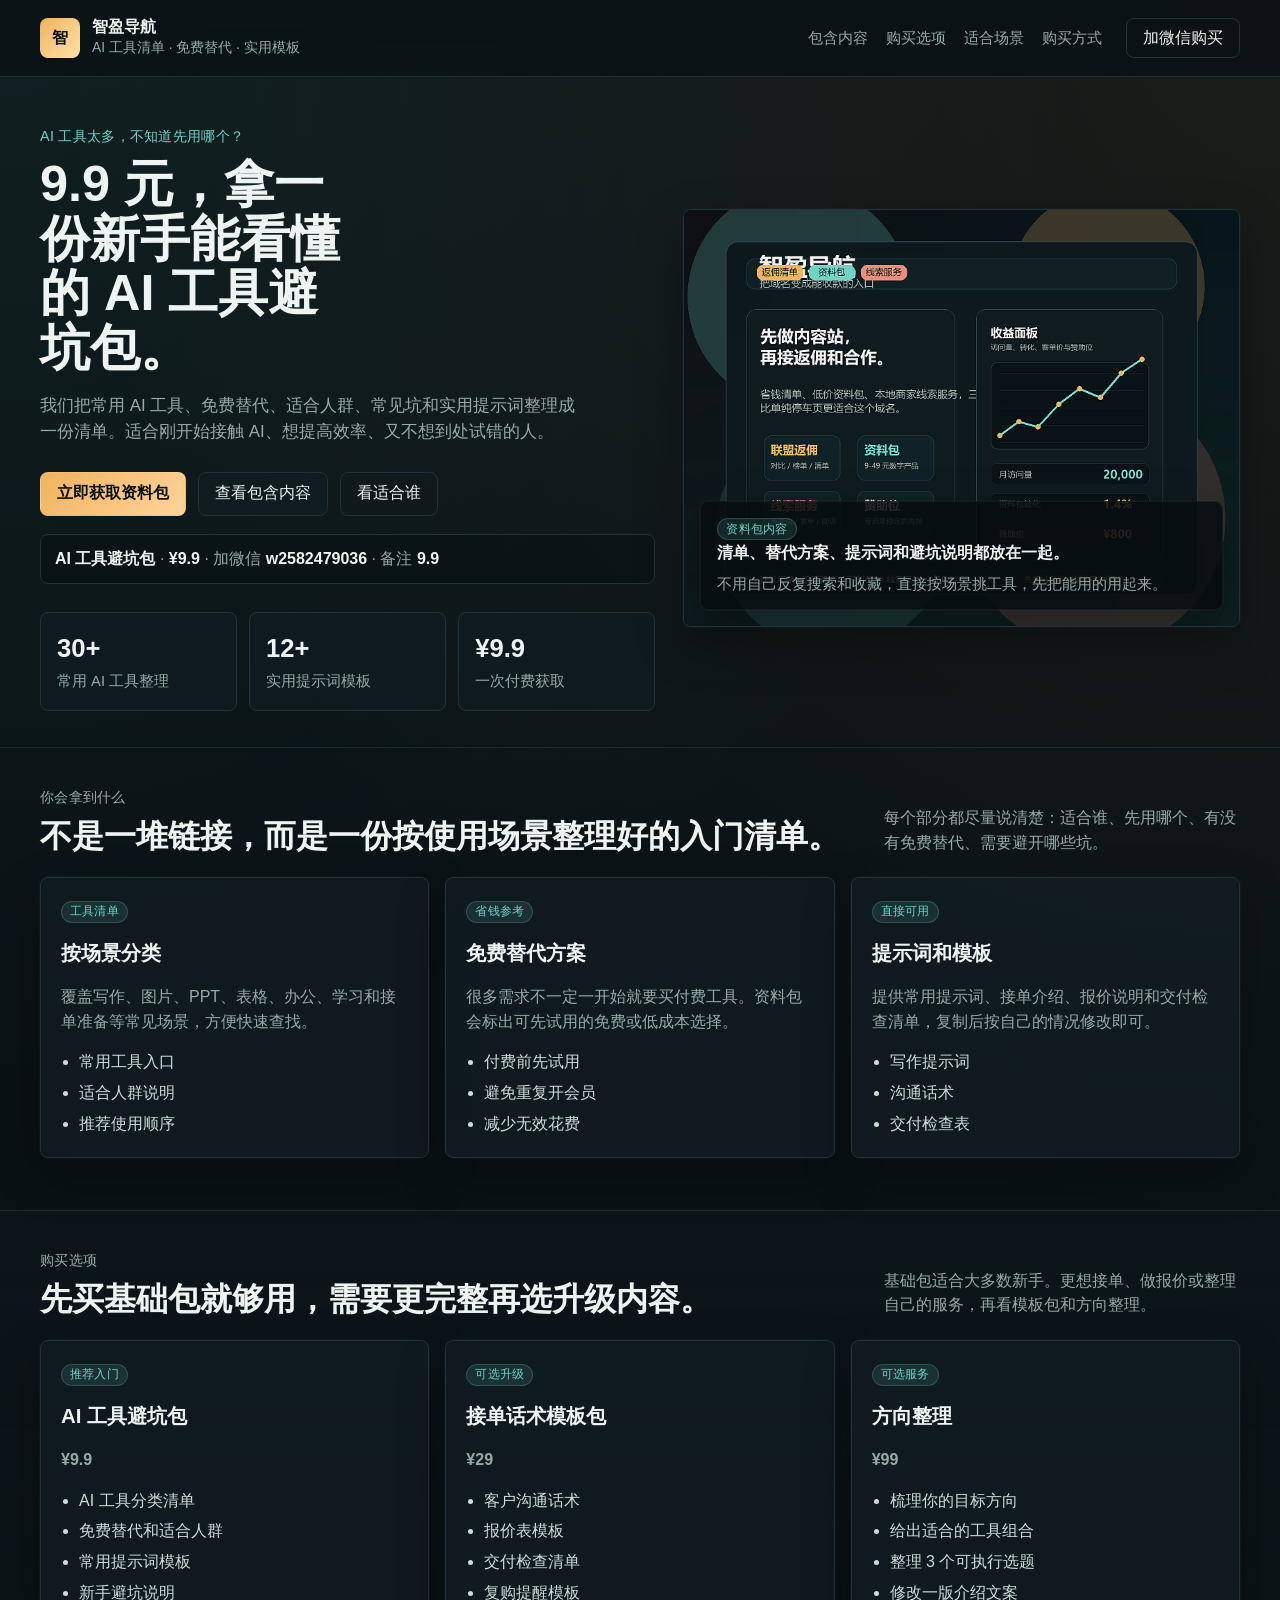
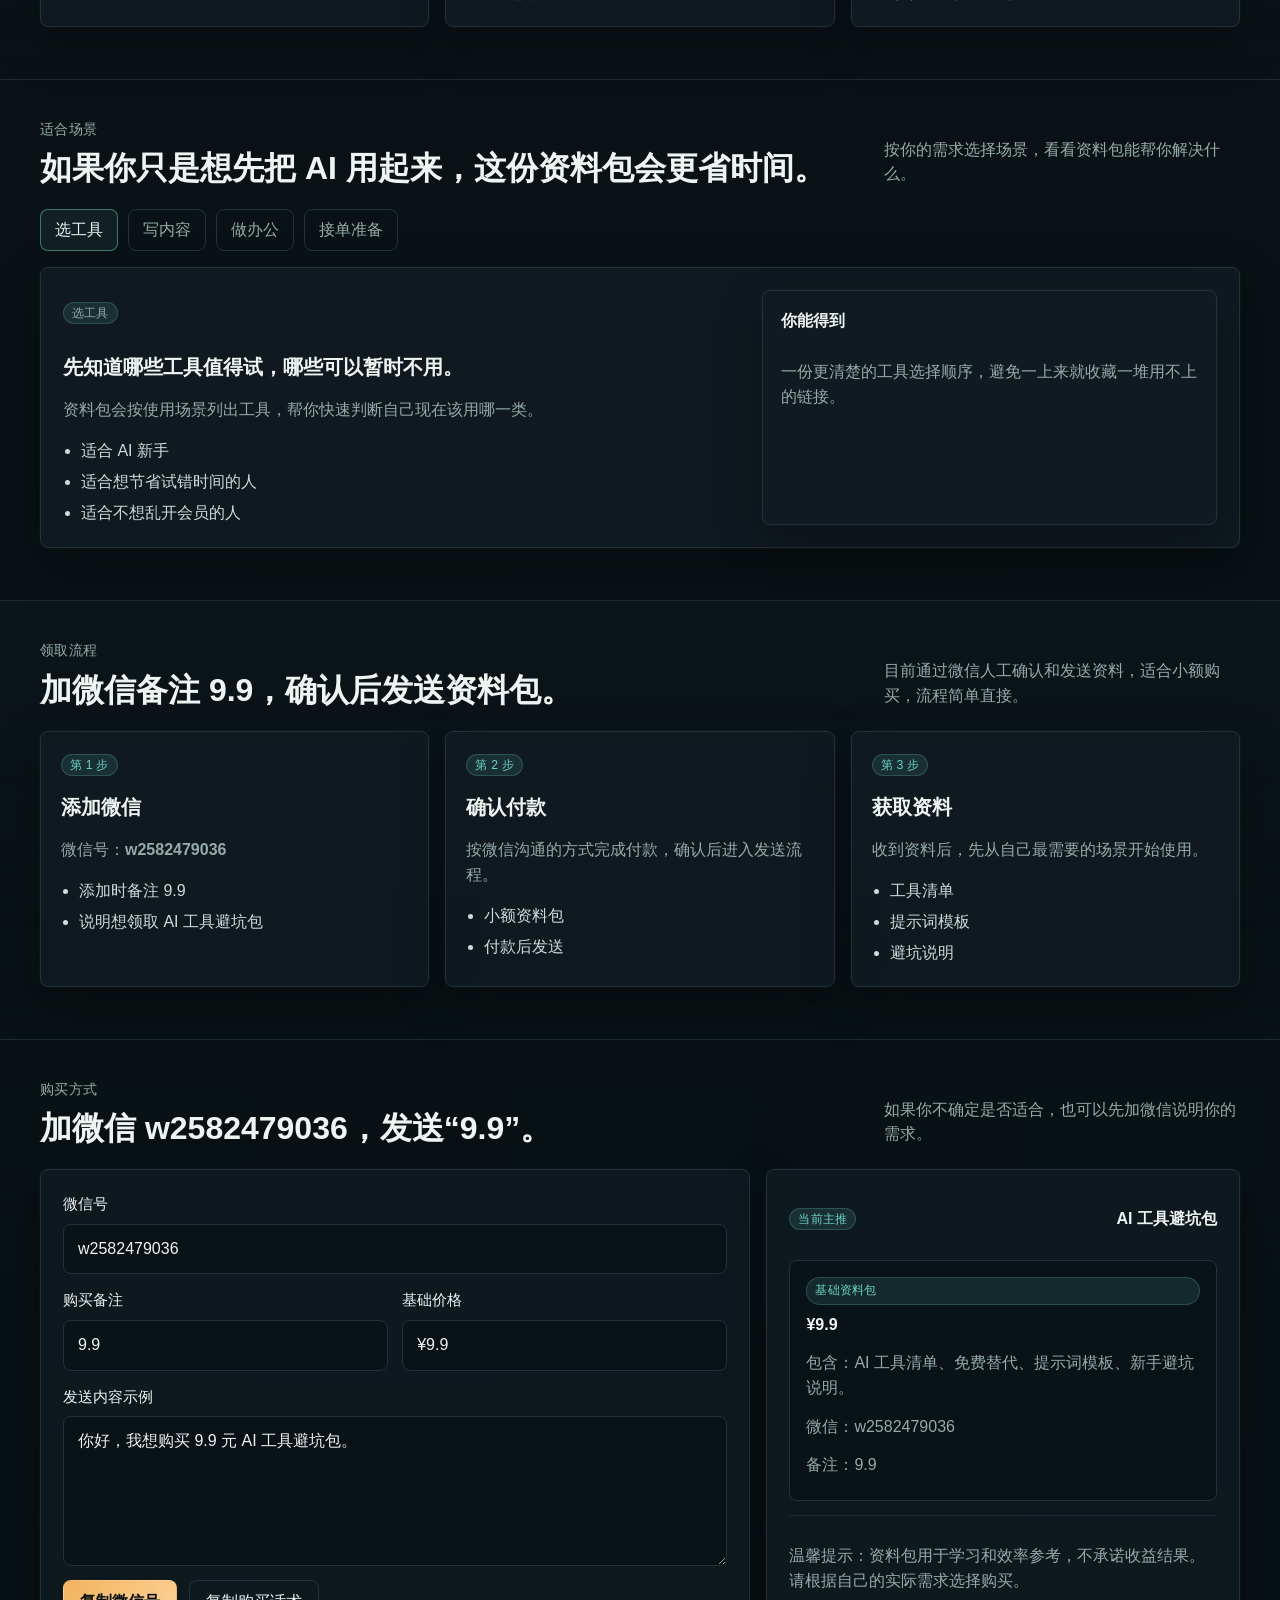
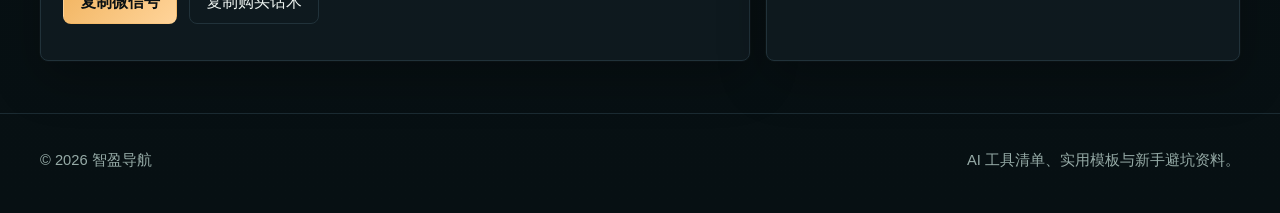
==== commit 3d68942f: "Rewrite landing page for customer-facing copy" ====
--- a/index.html
+++ b/index.html
@@ -3,10 +3,10 @@
   <head>
     <meta charset="utf-8" />
     <meta name="viewport" content="width=device-width, initial-scale=1" />
-    <title>智盈导航 | 9.9 元 AI 工具避坑包</title>
+    <title>智盈导航 | AI 工具避坑包</title>
     <meta
       name="description"
-      content="智盈导航主推 9.9 元 AI 工具避坑包，整理常用工具、免费替代、接单模板和避坑清单，先用低价资料包跑通收款。"
+      content="智盈导航提供 AI 工具避坑包，包含常用 AI 工具清单、免费替代方案、提示词模板和新手使用建议。"
     />
     <meta name="theme-color" content="#0b1417" />
     <link rel="stylesheet" href="./home.css" />
@@ -19,14 +19,14 @@
             <span class="brand-mark">智</span>
             <span class="brand-copy">
               <strong>智盈导航</strong>
-              <small>9.9 资料包 · 工具避坑 · 接单模板</small>
+              <small>AI 工具清单 · 免费替代 · 实用模板</small>
             </span>
           </a>
           <nav class="nav" aria-label="主导航">
-            <a href="#offer">为什么会买</a>
-            <a href="#packages">价格</a>
-            <a href="#routes">加购</a>
-            <a href="#contact">购买</a>
+            <a href="#offer">包含内容</a>
+            <a href="#packages">购买选项</a>
+            <a href="#routes">适合场景</a>
+            <a href="#contact">购买方式</a>
           </nav>
           <a class="button ghost compact" href="#contact">加微信购买</a>
         </div>
@@ -35,42 +35,42 @@
       <main id="top">
         <section class="hero shell">
           <div class="hero-copy">
-            <p class="eyebrow">先别卖贵的，先让人敢下单</p>
-            <h1>9.9 元，先拿一份能用的 AI 工具避坑包。</h1>
+            <p class="eyebrow">AI 工具太多，不知道先用哪个？</p>
+            <h1>9.9 元，拿一份新手能看懂的 AI 工具避坑包。</h1>
             <p class="lede">
-              不卖暴富课，不讲空概念。把常用 AI 工具、免费替代、适合人群、常见坑和接单话术整理成一份小包，给想省时间的人一个低门槛选择。
+              我们把常用 AI 工具、免费替代、适合人群、常见坑和实用提示词整理成一份清单。适合刚开始接触 AI、想提高效率、又不想到处试错的人。
             </p>
             <div class="hero-actions">
-              <a class="button primary" href="#contact">9.9 元拿资料包</a>
-              <a class="button" href="#packages">看能拿到什么</a>
-              <a class="button ghost" href="#routes">看加购服务</a>
+              <a class="button primary" href="#contact">立即获取资料包</a>
+              <a class="button" href="#offer">查看包含内容</a>
+              <a class="button ghost" href="#routes">看适合谁</a>
             </div>
             <p class="offer-line">
-              主推：<strong>AI 工具避坑包</strong> · <strong>¥9.9</strong> · 微信
+              <strong>AI 工具避坑包</strong> · <strong>¥9.9</strong> · 加微信
               <strong>w2582479036</strong> · 备注 <strong>9.9</strong>
             </p>
-            <ul class="hero-stats" aria-label="核心卖点">
+            <ul class="hero-stats" aria-label="资料包亮点">
+              <li>
+                <strong>30+</strong>
+                <span>常用 AI 工具整理</span>
+              </li>
+              <li>
+                <strong>12+</strong>
+                <span>实用提示词模板</span>
+              </li>
               <li>
                 <strong>¥9.9</strong>
-                <span>先成交，低阻力</span>
-              </li>
-              <li>
-                <strong>30+</strong>
-                <span>工具和模板入口</span>
-              </li>
-              <li>
-                <strong>0</strong>
-                <span>不承诺暴富</span>
+                <span>一次付费获取</span>
               </li>
             </ul>
           </div>
 
           <div class="hero-visual">
-            <img src="./assets/hero.png" alt="智盈导航资料包首屏视觉图" />
+            <img src="./assets/hero.png" alt="智盈导航 AI 工具资料包视觉图" />
             <div class="visual-note">
-              <span class="note-kicker">当前策略</span>
-              <strong>先卖一个“省时间”的小确定性。</strong>
-              <p>陌生用户不会一上来买高价服务，但愿意花一杯奶茶钱，换一份不用自己到处搜的清单。</p>
+              <span class="note-kicker">资料包内容</span>
+              <strong>清单、替代方案、提示词和避坑说明都放在一起。</strong>
+              <p>不用自己反复搜索和收藏，直接按场景挑工具，先把能用的用起来。</p>
             </div>
           </div>
         </section>
@@ -79,43 +79,43 @@
           <div class="shell">
             <div class="band-head">
               <div>
-                <p class="eyebrow">为什么有人愿意付 9.9</p>
-                <h2>人不是为资料付钱，是为少浪费时间、少踩坑付钱。</h2>
+                <p class="eyebrow">你会拿到什么</p>
+                <h2>不是一堆链接，而是一份按使用场景整理好的入门清单。</h2>
               </div>
               <p class="band-copy">
-                文案要抓住三个心理：怕买错、怕浪费时间、想马上开始。低价包负责成交，后面的模板和诊断负责提高客单。
+                每个部分都尽量说清楚：适合谁、先用哪个、有没有免费替代、需要避开哪些坑。
               </p>
             </div>
 
             <div class="grid three">
               <article class="panel">
-                <span class="panel-tag">怕浪费</span>
-                <h3>不用再到处搜</h3>
-                <p>把常用 AI 工具按写作、图片、表格、办公、接单场景分好类，告诉用户先用哪个，不用哪个。</p>
-                <ul>
-                  <li>适合新手快速入门</li>
-                  <li>减少无效收藏</li>
-                  <li>先给清晰路径</li>
-                </ul>
-              </article>
-              <article class="panel">
-                <span class="panel-tag">怕被坑</span>
-                <h3>写明免费替代</h3>
-                <p>每个付费工具旁边给免费替代和适合人群，用户会觉得你站在他这边，而不是只想卖东西。</p>
-                <ul>
-                  <li>降低防备心</li>
-                  <li>建立信任感</li>
-                  <li>更容易转介绍</li>
-                </ul>
-              </article>
-              <article class="panel">
-                <span class="panel-tag">想行动</span>
-                <h3>给模板和话术</h3>
-                <p>光给导航不够，要给能复制的提示词、接单介绍、报价话术和交付检查表，让用户马上能用。</p>
-                <ul>
-                  <li>拿到就能打开</li>
-                  <li>适合后续加购</li>
-                  <li>比空文章更有价值感</li>
+                <span class="panel-tag">工具清单</span>
+                <h3>按场景分类</h3>
+                <p>覆盖写作、图片、PPT、表格、办公、学习和接单准备等常见场景，方便快速查找。</p>
+                <ul>
+                  <li>常用工具入口</li>
+                  <li>适合人群说明</li>
+                  <li>推荐使用顺序</li>
+                </ul>
+              </article>
+              <article class="panel">
+                <span class="panel-tag">省钱参考</span>
+                <h3>免费替代方案</h3>
+                <p>很多需求不一定一开始就要买付费工具。资料包会标出可先试用的免费或低成本选择。</p>
+                <ul>
+                  <li>付费前先试用</li>
+                  <li>避免重复开会员</li>
+                  <li>减少无效花费</li>
+                </ul>
+              </article>
+              <article class="panel">
+                <span class="panel-tag">直接可用</span>
+                <h3>提示词和模板</h3>
+                <p>提供常用提示词、接单介绍、报价说明和交付检查清单，复制后按自己的情况修改即可。</p>
+                <ul>
+                  <li>写作提示词</li>
+                  <li>沟通话术</li>
+                  <li>交付检查表</li>
                 </ul>
               </article>
             </div>
@@ -126,17 +126,17 @@
           <div class="shell">
             <div class="band-head">
               <div>
-                <p class="eyebrow">现实定价</p>
-                <h2>别从 499 开始卖，从 9.9 开始拿第一批真实付款。</h2>
+                <p class="eyebrow">购买选项</p>
+                <h2>先买基础包就够用，需要更完整再选升级内容。</h2>
               </div>
               <p class="band-copy">
-                入口价要低到不用犹豫，升级服务放在用户已经信任你之后再卖。
+                基础包适合大多数新手。更想接单、做报价或整理自己的服务，再看模板包和方向整理。
               </p>
             </div>
 
             <div class="grid three">
               <article class="panel">
-                <span class="panel-tag">主推</span>
+                <span class="panel-tag">推荐入门</span>
                 <h3>AI 工具避坑包</h3>
                 <p><strong>¥9.9</strong></p>
                 <ul>
@@ -147,7 +147,7 @@
                 </ul>
               </article>
               <article class="panel">
-                <span class="panel-tag">加购</span>
+                <span class="panel-tag">可选升级</span>
                 <h3>接单话术模板包</h3>
                 <p><strong>¥29</strong></p>
                 <ul>
@@ -158,14 +158,14 @@
                 </ul>
               </article>
               <article class="panel">
-                <span class="panel-tag">服务</span>
-                <h3>方向诊断</h3>
+                <span class="panel-tag">可选服务</span>
+                <h3>方向整理</h3>
                 <p><strong>¥99</strong></p>
                 <ul>
-                  <li>看你适合做哪类小产品</li>
-                  <li>改一版售卖文案</li>
-                  <li>给 3 个可执行选题</li>
-                  <li>明确下一步怎么卖</li>
+                  <li>梳理你的目标方向</li>
+                  <li>给出适合的工具组合</li>
+                  <li>整理 3 个可执行选题</li>
+                  <li>修改一版介绍文案</li>
                 </ul>
               </article>
             </div>
@@ -176,33 +176,33 @@
           <div class="shell">
             <div class="band-head">
               <div>
-                <p class="eyebrow">加购路径</p>
-                <h2>先让用户占便宜，再给他更省事的选择。</h2>
-              </div>
-              <p class="band-copy">9.9 负责破冰，29 负责加深价值，99 负责服务变现，499 只留给明确要代搭的人。</p>
-            </div>
-
-            <div class="route-switch" role="tablist" aria-label="加购方式切换">
-              <button type="button" class="route-tab active" data-route="starter">9.9 资料包</button>
-              <button type="button" class="route-tab" data-route="template">29 模板包</button>
-              <button type="button" class="route-tab" data-route="diagnosis">99 诊断</button>
-              <button type="button" class="route-tab" data-route="build">499 代搭</button>
+                <p class="eyebrow">适合场景</p>
+                <h2>如果你只是想先把 AI 用起来，这份资料包会更省时间。</h2>
+              </div>
+              <p class="band-copy">按你的需求选择场景，看看资料包能帮你解决什么。</p>
+            </div>
+
+            <div class="route-switch" role="tablist" aria-label="适合场景切换">
+              <button type="button" class="route-tab active" data-route="tools">选工具</button>
+              <button type="button" class="route-tab" data-route="writing">写内容</button>
+              <button type="button" class="route-tab" data-route="office">做办公</button>
+              <button type="button" class="route-tab" data-route="freelance">接单准备</button>
             </div>
 
             <div class="route-panel" data-route-panel>
               <div>
-                <p class="panel-tag">9.9 资料包</p>
-                <h3>先卖一份不用思考的小产品。</h3>
-                <p>用户看到 9.9，不需要开会、不需要比较、不需要问朋友，觉得有一点用就会买。</p>
-                <ul>
-                  <li>核心话术：少走弯路，先拿清单</li>
-                  <li>交付方式：加微信后发送文件或链接</li>
-                  <li>下一步：付款后引导加购 29 模板包</li>
+                <p class="panel-tag">选工具</p>
+                <h3>先知道哪些工具值得试，哪些可以暂时不用。</h3>
+                <p>资料包会按使用场景列出工具，帮你快速判断自己现在该用哪一类。</p>
+                <ul>
+                  <li>适合 AI 新手</li>
+                  <li>适合想节省试错时间的人</li>
+                  <li>适合不想乱开会员的人</li>
                 </ul>
               </div>
               <aside class="route-side">
-                <strong>成交重点</strong>
-                <p>页面不要强调“我能帮你赚钱”，要强调“你少花时间、少买错工具、马上能用”。</p>
+                <strong>你能得到</strong>
+                <p>一份更清楚的工具选择顺序，避免一上来就收藏一堆用不上的链接。</p>
               </aside>
             </div>
           </div>
@@ -212,111 +212,94 @@
           <div class="shell">
             <div class="band-head">
               <div>
-                <p class="eyebrow">低价包估算</p>
-                <h2>便宜不是问题，能不能持续卖才是问题。</h2>
-              </div>
-              <p class="band-copy">先用低价跑通转化，再从加购、诊断和代搭里赚更高客单。</p>
-            </div>
-
-            <div class="calculator">
-              <div class="calc-controls">
-                <label>
-                  <span>每月访问量</span>
-                  <input id="visits" type="range" min="300" max="50000" step="100" value="3000" />
-                  <small data-visits-value>3,000</small>
+                <p class="eyebrow">领取流程</p>
+                <h2>加微信备注 9.9，确认后发送资料包。</h2>
+              </div>
+              <p class="band-copy">目前通过微信人工确认和发送资料，适合小额购买，流程简单直接。</p>
+            </div>
+
+            <div class="grid three">
+              <article class="panel">
+                <span class="panel-tag">第 1 步</span>
+                <h3>添加微信</h3>
+                <p>微信号：<strong>w2582479036</strong></p>
+                <ul>
+                  <li>添加时备注 9.9</li>
+                  <li>说明想领取 AI 工具避坑包</li>
+                </ul>
+              </article>
+              <article class="panel">
+                <span class="panel-tag">第 2 步</span>
+                <h3>确认付款</h3>
+                <p>按微信沟通的方式完成付款，确认后进入发送流程。</p>
+                <ul>
+                  <li>小额资料包</li>
+                  <li>付款后发送</li>
+                </ul>
+              </article>
+              <article class="panel">
+                <span class="panel-tag">第 3 步</span>
+                <h3>获取资料</h3>
+                <p>收到资料后，先从自己最需要的场景开始使用。</p>
+                <ul>
+                  <li>工具清单</li>
+                  <li>提示词模板</li>
+                  <li>避坑说明</li>
+                </ul>
+              </article>
+            </div>
+          </div>
+        </section>
+
+        <section class="band" id="contact">
+          <div class="shell">
+            <div class="band-head">
+              <div>
+                <p class="eyebrow">购买方式</p>
+                <h2>加微信 w2582479036，发送“9.9”。</h2>
+              </div>
+              <p class="band-copy">如果你不确定是否适合，也可以先加微信说明你的需求。</p>
+            </div>
+
+            <div class="contact-grid">
+              <div class="contact-form">
+                <label class="wide">
+                  <span>微信号</span>
+                  <input id="wechatId" type="text" value="w2582479036" readonly />
                 </label>
                 <label>
-                  <span>购买转化率</span>
-                  <input id="conversion" type="range" min="0.2" max="8" step="0.1" value="2" />
-                  <small data-conversion-value>2.0%</small>
+                  <span>购买备注</span>
+                  <input type="text" value="9.9" readonly />
                 </label>
                 <label>
-                  <span>入口客单价</span>
-                  <input id="order" type="range" min="3.9" max="99" step="0.1" value="9.9" />
-                  <small data-order-value>¥9.9</small>
-                </label>
-                <label>
-                  <span>每月加购收入</span>
-                  <input id="sponsor" type="range" min="0" max="5000" step="50" value="300" />
-                  <small data-sponsor-value>¥300</small>
-                </label>
-              </div>
-
-              <div class="calc-result">
-                <p class="panel-tag">预估月收入</p>
-                <strong data-revenue>¥0</strong>
-                <p>
-                  计算逻辑：访问量 × 购买转化 × 入口客单价 + 加购收入。第一目标不是暴利，而是证明有人愿意付款。
-                </p>
-              </div>
-            </div>
-          </div>
-        </section>
-
-        <section class="band" id="contact">
-          <div class="shell">
-            <div class="band-head">
-              <div>
-                <p class="eyebrow">购买入口</p>
-                <h2>想拿资料包，加微信发“9.9”。</h2>
-              </div>
-              <p class="band-copy">付款后发送资料包。需要模板、诊断或代搭，再按实际需求升级。</p>
-            </div>
-
-            <div class="contact-grid">
-              <form class="contact-form" id="coopForm">
-                <label>
-                  <span>你的称呼</span>
-                  <input name="name" type="text" placeholder="例如：张三" required />
-                </label>
-                <label>
-                  <span>联系方式</span>
-                  <input name="contact" type="text" placeholder="微信 / 手机" required />
-                </label>
-                <label>
-                  <span>想买什么</span>
-                  <select name="interest">
-                    <option>9.9 AI 工具避坑包</option>
-                    <option>29 接单话术模板包</option>
-                    <option>99 方向诊断</option>
-                    <option>499 代搭落地页</option>
-                  </select>
-                </label>
-                <label>
-                  <span>备注</span>
-                  <input name="budget" type="text" placeholder="例如：先拿 9.9 资料包" />
+                  <span>基础价格</span>
+                  <input type="text" value="¥9.9" readonly />
                 </label>
                 <label class="wide">
-                  <span>说明</span>
-                  <textarea
-                    name="message"
-                    rows="5"
-                    placeholder="写一下你想解决的问题，例如想找 AI 工具、想学接单、想做一个自己的资料包。"
-                  ></textarea>
+                  <span>发送内容示例</span>
+                  <textarea id="buyMessage" rows="5" readonly>你好，我想购买 9.9 元 AI 工具避坑包。</textarea>
                 </label>
                 <div class="form-actions wide">
-                  <button class="button primary" type="submit">生成购买信息</button>
-                  <button class="button ghost" type="button" id="copyBrief">复制信息</button>
+                  <button class="button primary" type="button" id="copyWechat">复制微信号</button>
+                  <button class="button ghost" type="button" id="copyMessage">复制购买话术</button>
                 </div>
                 <p class="status wide" id="formStatus" aria-live="polite"></p>
-              </form>
+              </div>
 
               <aside class="summary-panel">
                 <div class="summary-head">
-                  <span class="panel-tag">现在主推</span>
-                  <strong>低价资料包</strong>
+                  <span class="panel-tag">当前主推</span>
+                  <strong>AI 工具避坑包</strong>
                 </div>
                 <div class="payment-box">
-                  <span class="panel-tag">AI 工具避坑包</span>
+                  <span class="panel-tag">基础资料包</span>
                   <strong>¥9.9</strong>
-                  <p>加购：¥29 接单话术模板包</p>
-                  <p>服务：¥99 方向诊断</p>
-                  <p>代搭：¥499 起，不作为首推</p>
-                  <p>微信：w2582479036，备注 9.9</p>
+                  <p>包含：AI 工具清单、免费替代、提示词模板、新手避坑说明。</p>
+                  <p>微信：w2582479036</p>
+                  <p>备注：9.9</p>
                 </div>
-                <textarea id="brief" readonly></textarea>
                 <div class="summary-foot">
-                  <p>核心不是便宜，而是让陌生用户第一步没有压力。只要有人愿意付 9.9，后面才有机会卖 29、99 和 499。</p>
+                  <p>温馨提示：资料包用于学习和效率参考，不承诺收益结果。请根据自己的实际需求选择购买。</p>
                 </div>
               </aside>
             </div>
@@ -327,7 +310,7 @@
       <footer class="footer">
         <div class="shell footer-inner">
           <p>© 2026 智盈导航</p>
-          <p>先跑通低价成交，再做加购和服务。</p>
+          <p>AI 工具清单、实用模板与新手避坑资料。</p>
         </div>
       </footer>
     </div>
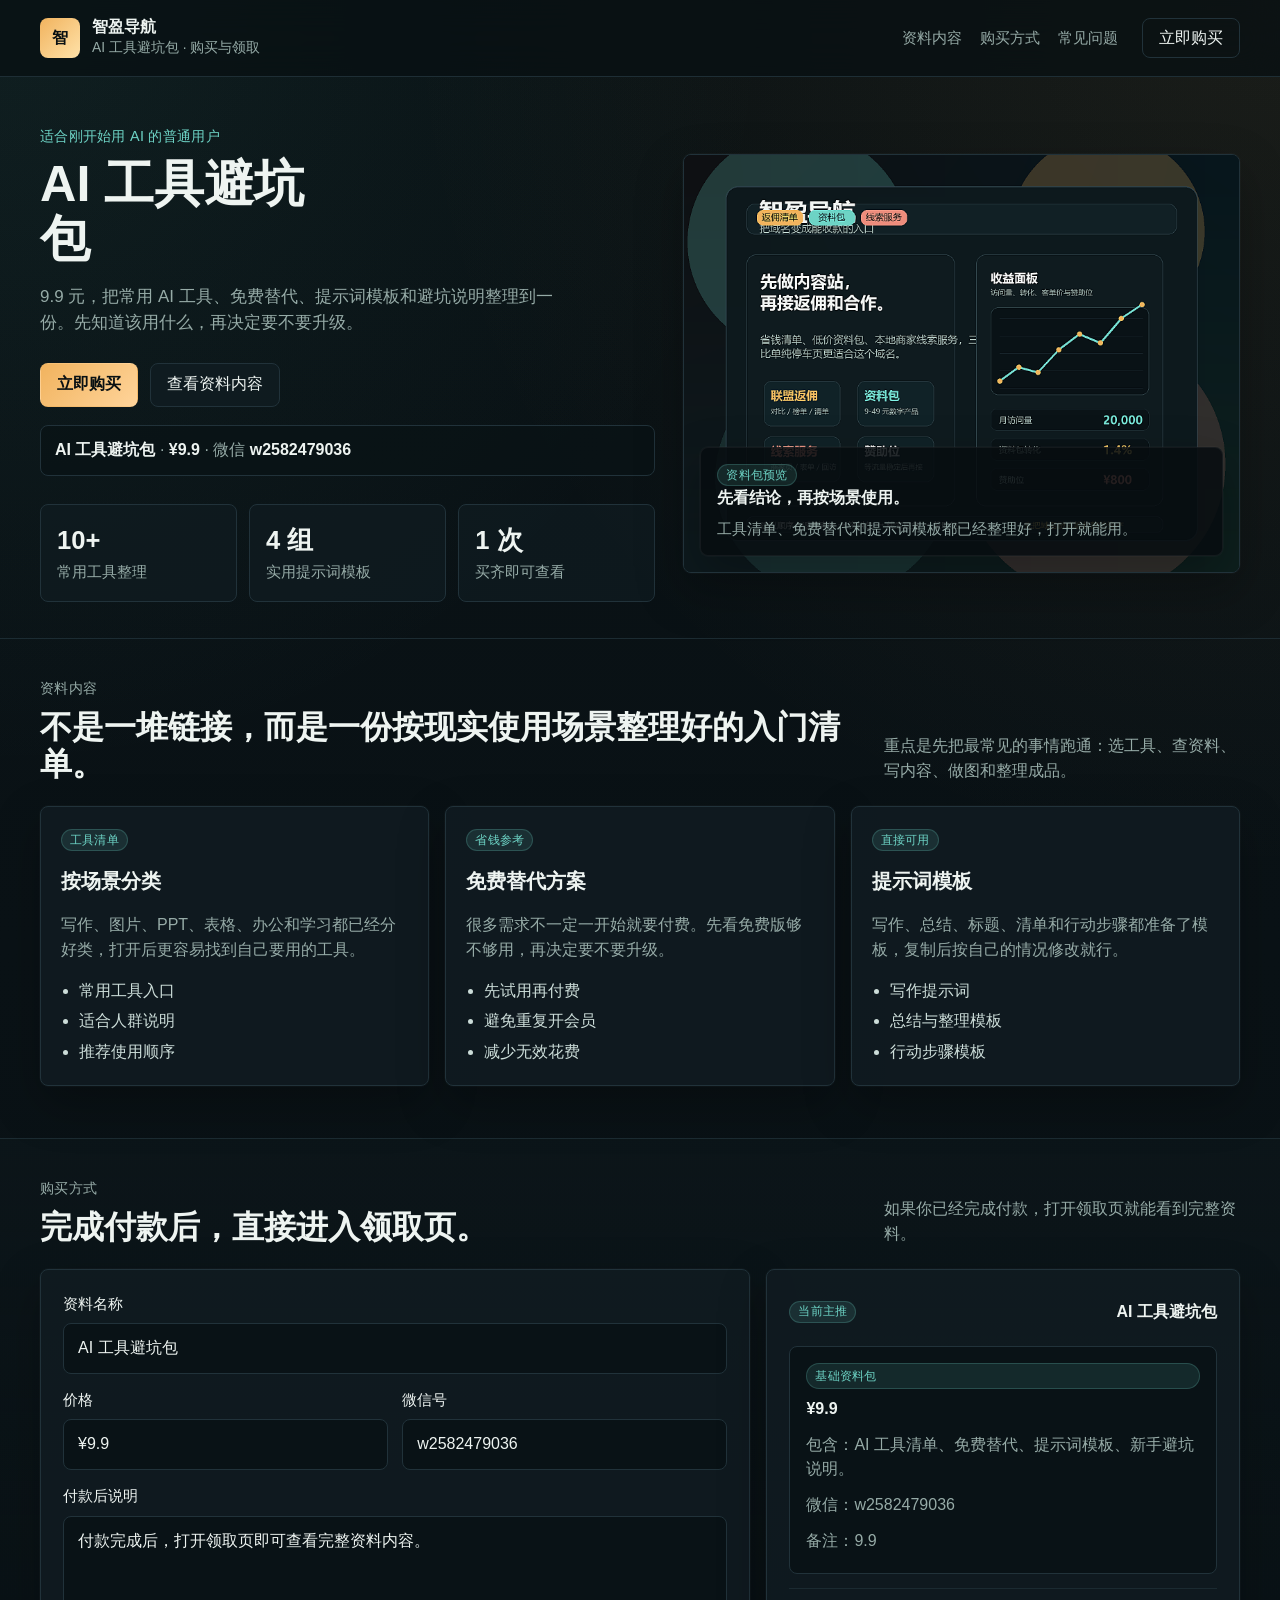
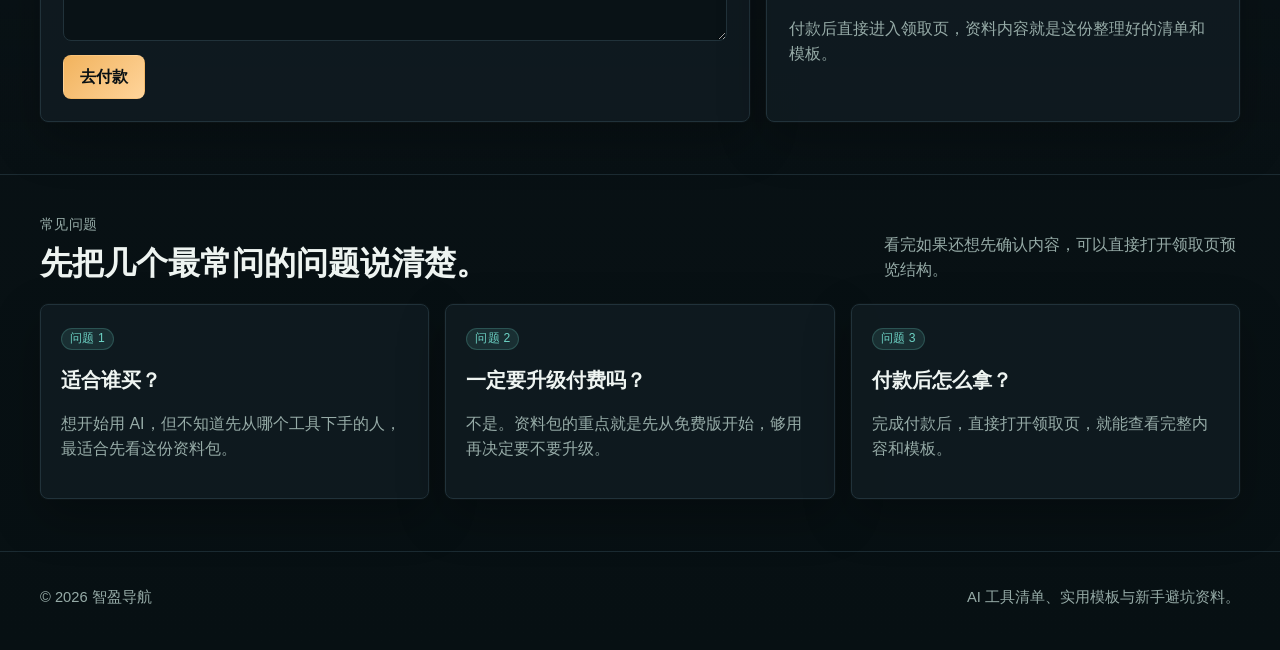
==== commit 983668c8: "Refocus site on single checkout flow" ====
--- a/index.html
+++ b/index.html
@@ -6,7 +6,7 @@
     <title>智盈导航 | AI 工具避坑包</title>
     <meta
       name="description"
-      content="智盈导航提供 AI 工具避坑包，包含常用 AI 工具清单、免费替代方案、提示词模板和新手使用建议。"
+      content="AI 工具避坑包：把常用工具、免费替代、提示词模板和新手避坑说明整理成一份，适合刚开始使用 AI 的普通用户。"
     />
     <meta name="theme-color" content="#0b1417" />
     <link rel="stylesheet" href="./home.css" />
@@ -19,71 +19,68 @@
             <span class="brand-mark">智</span>
             <span class="brand-copy">
               <strong>智盈导航</strong>
-              <small>AI 工具清单 · 免费替代 · 实用模板</small>
+              <small>AI 工具避坑包 · 购买与领取</small>
             </span>
           </a>
           <nav class="nav" aria-label="主导航">
-            <a href="#offer">包含内容</a>
-            <a href="#packages">购买选项</a>
-            <a href="#routes">适合场景</a>
-            <a href="#contact">购买方式</a>
+            <a href="#contents">资料内容</a>
+            <a href="#buy">购买方式</a>
+            <a href="#faq">常见问题</a>
           </nav>
-          <a class="button ghost compact" href="#contact">加微信购买</a>
+          <a class="button ghost compact" href="./checkout.html">立即购买</a>
         </div>
       </header>
 
       <main id="top">
         <section class="hero shell">
           <div class="hero-copy">
-            <p class="eyebrow">AI 工具太多，不知道先用哪个？</p>
-            <h1>9.9 元，拿一份新手能看懂的 AI 工具避坑包。</h1>
+            <p class="eyebrow">适合刚开始用 AI 的普通用户</p>
+            <h1>AI 工具避坑包</h1>
             <p class="lede">
-              我们把常用 AI 工具、免费替代、适合人群、常见坑和实用提示词整理成一份清单。适合刚开始接触 AI、想提高效率、又不想到处试错的人。
+              9.9 元，把常用 AI 工具、免费替代、提示词模板和避坑说明整理到一份。先知道该用什么，再决定要不要升级。
             </p>
             <div class="hero-actions">
-              <a class="button primary" href="#contact">立即获取资料包</a>
-              <a class="button" href="#offer">查看包含内容</a>
-              <a class="button ghost" href="#routes">看适合谁</a>
+              <a class="button primary" href="./checkout.html">立即购买</a>
+              <a class="button" href="#contents">查看资料内容</a>
             </div>
             <p class="offer-line">
-              <strong>AI 工具避坑包</strong> · <strong>¥9.9</strong> · 加微信
-              <strong>w2582479036</strong> · 备注 <strong>9.9</strong>
+              <strong>AI 工具避坑包</strong> · <strong>¥9.9</strong> · 微信 <strong>w2582479036</strong>
             </p>
             <ul class="hero-stats" aria-label="资料包亮点">
               <li>
-                <strong>30+</strong>
-                <span>常用 AI 工具整理</span>
+                <strong>10+</strong>
+                <span>常用工具整理</span>
               </li>
               <li>
-                <strong>12+</strong>
+                <strong>4 组</strong>
                 <span>实用提示词模板</span>
               </li>
               <li>
-                <strong>¥9.9</strong>
-                <span>一次付费获取</span>
+                <strong>1 次</strong>
+                <span>买齐即可查看</span>
               </li>
             </ul>
           </div>
 
           <div class="hero-visual">
-            <img src="./assets/hero.png" alt="智盈导航 AI 工具资料包视觉图" />
+            <img src="./assets/hero.png" alt="AI 工具避坑包预览图" />
             <div class="visual-note">
-              <span class="note-kicker">资料包内容</span>
-              <strong>清单、替代方案、提示词和避坑说明都放在一起。</strong>
-              <p>不用自己反复搜索和收藏，直接按场景挑工具，先把能用的用起来。</p>
-            </div>
-          </div>
-        </section>
-
-        <section class="band" id="offer">
+              <span class="note-kicker">资料包预览</span>
+              <strong>先看结论，再按场景使用。</strong>
+              <p>工具清单、免费替代和提示词模板都已经整理好，打开就能用。</p>
+            </div>
+          </div>
+        </section>
+
+        <section class="band" id="contents">
           <div class="shell">
             <div class="band-head">
               <div>
-                <p class="eyebrow">你会拿到什么</p>
-                <h2>不是一堆链接，而是一份按使用场景整理好的入门清单。</h2>
+                <p class="eyebrow">资料内容</p>
+                <h2>不是一堆链接，而是一份按现实使用场景整理好的入门清单。</h2>
               </div>
               <p class="band-copy">
-                每个部分都尽量说清楚：适合谁、先用哪个、有没有免费替代、需要避开哪些坑。
+                重点是先把最常见的事情跑通：选工具、查资料、写内容、做图和整理成品。
               </p>
             </div>
 
@@ -91,7 +88,7 @@
               <article class="panel">
                 <span class="panel-tag">工具清单</span>
                 <h3>按场景分类</h3>
-                <p>覆盖写作、图片、PPT、表格、办公、学习和接单准备等常见场景，方便快速查找。</p>
+                <p>写作、图片、PPT、表格、办公和学习都已经分好类，打开后更容易找到自己要用的工具。</p>
                 <ul>
                   <li>常用工具入口</li>
                   <li>适合人群说明</li>
@@ -101,189 +98,58 @@
               <article class="panel">
                 <span class="panel-tag">省钱参考</span>
                 <h3>免费替代方案</h3>
-                <p>很多需求不一定一开始就要买付费工具。资料包会标出可先试用的免费或低成本选择。</p>
+                <p>很多需求不一定一开始就要付费。先看免费版够不够用，再决定要不要升级。</p>
                 <ul>
-                  <li>付费前先试用</li>
+                  <li>先试用再付费</li>
                   <li>避免重复开会员</li>
                   <li>减少无效花费</li>
                 </ul>
               </article>
               <article class="panel">
                 <span class="panel-tag">直接可用</span>
-                <h3>提示词和模板</h3>
-                <p>提供常用提示词、接单介绍、报价说明和交付检查清单，复制后按自己的情况修改即可。</p>
+                <h3>提示词模板</h3>
+                <p>写作、总结、标题、清单和行动步骤都准备了模板，复制后按自己的情况修改就行。</p>
                 <ul>
                   <li>写作提示词</li>
-                  <li>沟通话术</li>
-                  <li>交付检查表</li>
+                  <li>总结与整理模板</li>
+                  <li>行动步骤模板</li>
                 </ul>
               </article>
             </div>
           </div>
         </section>
 
-        <section class="band alt" id="packages">
-          <div class="shell">
-            <div class="band-head">
-              <div>
-                <p class="eyebrow">购买选项</p>
-                <h2>先买基础包就够用，需要更完整再选升级内容。</h2>
-              </div>
-              <p class="band-copy">
-                基础包适合大多数新手。更想接单、做报价或整理自己的服务，再看模板包和方向整理。
-              </p>
-            </div>
-
-            <div class="grid three">
-              <article class="panel">
-                <span class="panel-tag">推荐入门</span>
-                <h3>AI 工具避坑包</h3>
-                <p><strong>¥9.9</strong></p>
-                <ul>
-                  <li>AI 工具分类清单</li>
-                  <li>免费替代和适合人群</li>
-                  <li>常用提示词模板</li>
-                  <li>新手避坑说明</li>
-                </ul>
-              </article>
-              <article class="panel">
-                <span class="panel-tag">可选升级</span>
-                <h3>接单话术模板包</h3>
-                <p><strong>¥29</strong></p>
-                <ul>
-                  <li>客户沟通话术</li>
-                  <li>报价表模板</li>
-                  <li>交付检查清单</li>
-                  <li>复购提醒模板</li>
-                </ul>
-              </article>
-              <article class="panel">
-                <span class="panel-tag">可选服务</span>
-                <h3>方向整理</h3>
-                <p><strong>¥99</strong></p>
-                <ul>
-                  <li>梳理你的目标方向</li>
-                  <li>给出适合的工具组合</li>
-                  <li>整理 3 个可执行选题</li>
-                  <li>修改一版介绍文案</li>
-                </ul>
-              </article>
-            </div>
-          </div>
-        </section>
-
-        <section class="band" id="routes">
-          <div class="shell">
-            <div class="band-head">
-              <div>
-                <p class="eyebrow">适合场景</p>
-                <h2>如果你只是想先把 AI 用起来，这份资料包会更省时间。</h2>
-              </div>
-              <p class="band-copy">按你的需求选择场景，看看资料包能帮你解决什么。</p>
-            </div>
-
-            <div class="route-switch" role="tablist" aria-label="适合场景切换">
-              <button type="button" class="route-tab active" data-route="tools">选工具</button>
-              <button type="button" class="route-tab" data-route="writing">写内容</button>
-              <button type="button" class="route-tab" data-route="office">做办公</button>
-              <button type="button" class="route-tab" data-route="freelance">接单准备</button>
-            </div>
-
-            <div class="route-panel" data-route-panel>
-              <div>
-                <p class="panel-tag">选工具</p>
-                <h3>先知道哪些工具值得试，哪些可以暂时不用。</h3>
-                <p>资料包会按使用场景列出工具，帮你快速判断自己现在该用哪一类。</p>
-                <ul>
-                  <li>适合 AI 新手</li>
-                  <li>适合想节省试错时间的人</li>
-                  <li>适合不想乱开会员的人</li>
-                </ul>
-              </div>
-              <aside class="route-side">
-                <strong>你能得到</strong>
-                <p>一份更清楚的工具选择顺序，避免一上来就收藏一堆用不上的链接。</p>
-              </aside>
-            </div>
-          </div>
-        </section>
-
-        <section class="band alt" id="calculator">
-          <div class="shell">
-            <div class="band-head">
-              <div>
-                <p class="eyebrow">领取流程</p>
-                <h2>加微信备注 9.9，确认后发送资料包。</h2>
-              </div>
-              <p class="band-copy">目前通过微信人工确认和发送资料，适合小额购买，流程简单直接。</p>
-            </div>
-
-            <div class="grid three">
-              <article class="panel">
-                <span class="panel-tag">第 1 步</span>
-                <h3>添加微信</h3>
-                <p>微信号：<strong>w2582479036</strong></p>
-                <ul>
-                  <li>添加时备注 9.9</li>
-                  <li>说明想领取 AI 工具避坑包</li>
-                </ul>
-              </article>
-              <article class="panel">
-                <span class="panel-tag">第 2 步</span>
-                <h3>确认付款</h3>
-                <p>按微信沟通的方式完成付款，确认后进入发送流程。</p>
-                <ul>
-                  <li>小额资料包</li>
-                  <li>付款后发送</li>
-                </ul>
-              </article>
-              <article class="panel">
-                <span class="panel-tag">第 3 步</span>
-                <h3>获取资料</h3>
-                <p>收到资料后，先从自己最需要的场景开始使用。</p>
-                <ul>
-                  <li>工具清单</li>
-                  <li>提示词模板</li>
-                  <li>避坑说明</li>
-                </ul>
-              </article>
-            </div>
-          </div>
-        </section>
-
-        <section class="band" id="contact">
+        <section class="band alt" id="buy">
           <div class="shell">
             <div class="band-head">
               <div>
                 <p class="eyebrow">购买方式</p>
-                <h2>加微信 w2582479036，发送“9.9”。</h2>
-              </div>
-              <p class="band-copy">如果你不确定是否适合，也可以先加微信说明你的需求。</p>
+                <h2>完成付款后，直接进入领取页。</h2>
+              </div>
+              <p class="band-copy">如果你已经完成付款，打开领取页就能看到完整资料。</p>
             </div>
 
             <div class="contact-grid">
-              <div class="contact-form">
+              <div class="contact-form" aria-label="购买信息">
                 <label class="wide">
+                  <span>资料名称</span>
+                  <input type="text" value="AI 工具避坑包" readonly />
+                </label>
+                <label>
+                  <span>价格</span>
+                  <input type="text" value="¥9.9" readonly />
+                </label>
+                <label>
                   <span>微信号</span>
-                  <input id="wechatId" type="text" value="w2582479036" readonly />
-                </label>
-                <label>
-                  <span>购买备注</span>
-                  <input type="text" value="9.9" readonly />
-                </label>
-                <label>
-                  <span>基础价格</span>
-                  <input type="text" value="¥9.9" readonly />
+                  <input type="text" value="w2582479036" readonly />
                 </label>
                 <label class="wide">
-                  <span>发送内容示例</span>
-                  <textarea id="buyMessage" rows="5" readonly>你好，我想购买 9.9 元 AI 工具避坑包。</textarea>
+                  <span>付款后说明</span>
+                  <textarea rows="4" readonly>付款完成后，打开领取页即可查看完整资料内容。</textarea>
                 </label>
                 <div class="form-actions wide">
-                  <button class="button primary" type="button" id="copyWechat">复制微信号</button>
-                  <button class="button ghost" type="button" id="copyMessage">复制购买话术</button>
-                </div>
-                <p class="status wide" id="formStatus" aria-live="polite"></p>
+                  <a class="button primary" href="./checkout.html">去付款</a>
+                </div>
               </div>
 
               <aside class="summary-panel">
@@ -299,9 +165,39 @@
                   <p>备注：9.9</p>
                 </div>
                 <div class="summary-foot">
-                  <p>温馨提示：资料包用于学习和效率参考，不承诺收益结果。请根据自己的实际需求选择购买。</p>
+                  <p>付款后直接进入领取页，资料内容就是这份整理好的清单和模板。</p>
                 </div>
               </aside>
+            </div>
+          </div>
+        </section>
+
+        <section class="band" id="faq">
+          <div class="shell">
+            <div class="band-head">
+              <div>
+                <p class="eyebrow">常见问题</p>
+                <h2>先把几个最常问的问题说清楚。</h2>
+              </div>
+              <p class="band-copy">看完如果还想先确认内容，可以直接打开领取页预览结构。</p>
+            </div>
+
+            <div class="grid three">
+              <article class="panel">
+                <span class="panel-tag">问题 1</span>
+                <h3>适合谁买？</h3>
+                <p>想开始用 AI，但不知道先从哪个工具下手的人，最适合先看这份资料包。</p>
+              </article>
+              <article class="panel">
+                <span class="panel-tag">问题 2</span>
+                <h3>一定要升级付费吗？</h3>
+                <p>不是。资料包的重点就是先从免费版开始，够用再决定要不要升级。</p>
+              </article>
+              <article class="panel">
+                <span class="panel-tag">问题 3</span>
+                <h3>付款后怎么拿？</h3>
+                <p>完成付款后，直接打开领取页，就能查看完整内容和模板。</p>
+              </article>
             </div>
           </div>
         </section>
@@ -314,7 +210,5 @@
         </div>
       </footer>
     </div>
-
-    <script src="./home.js"></script>
   </body>
 </html>
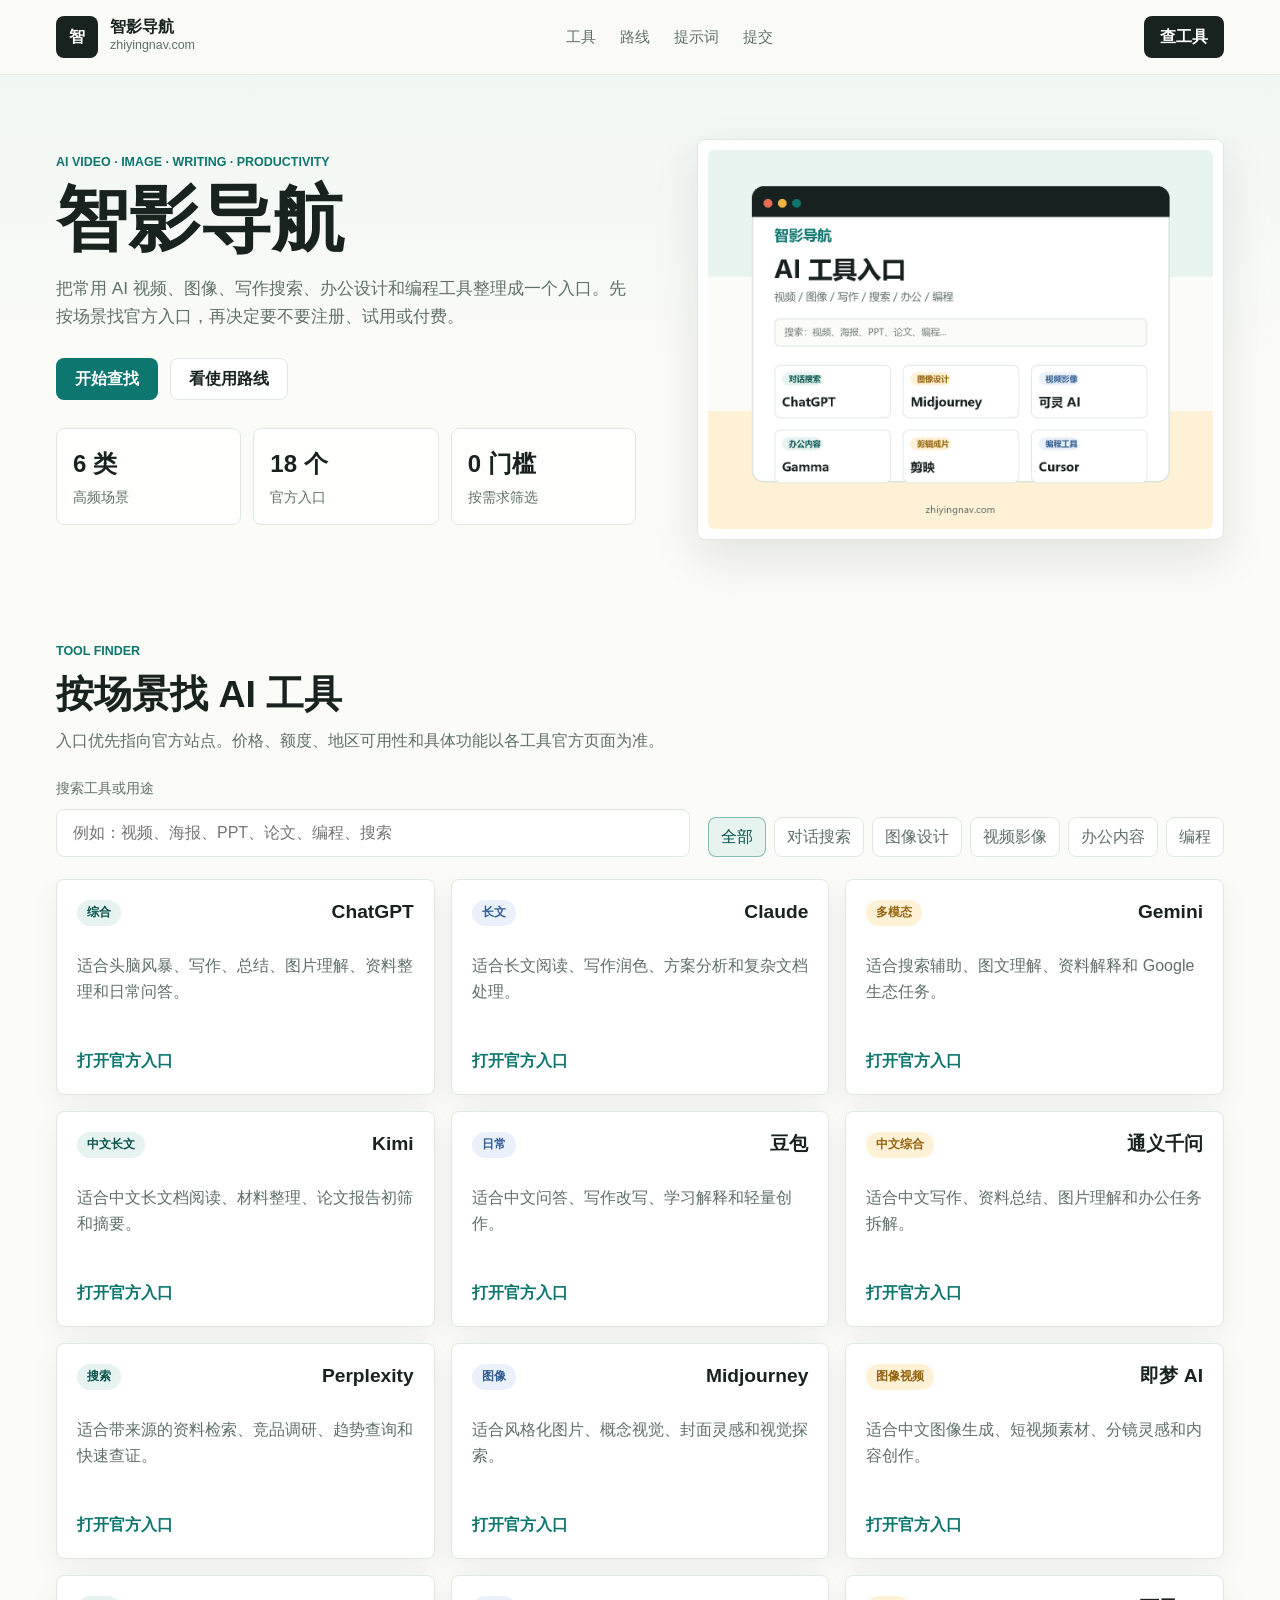
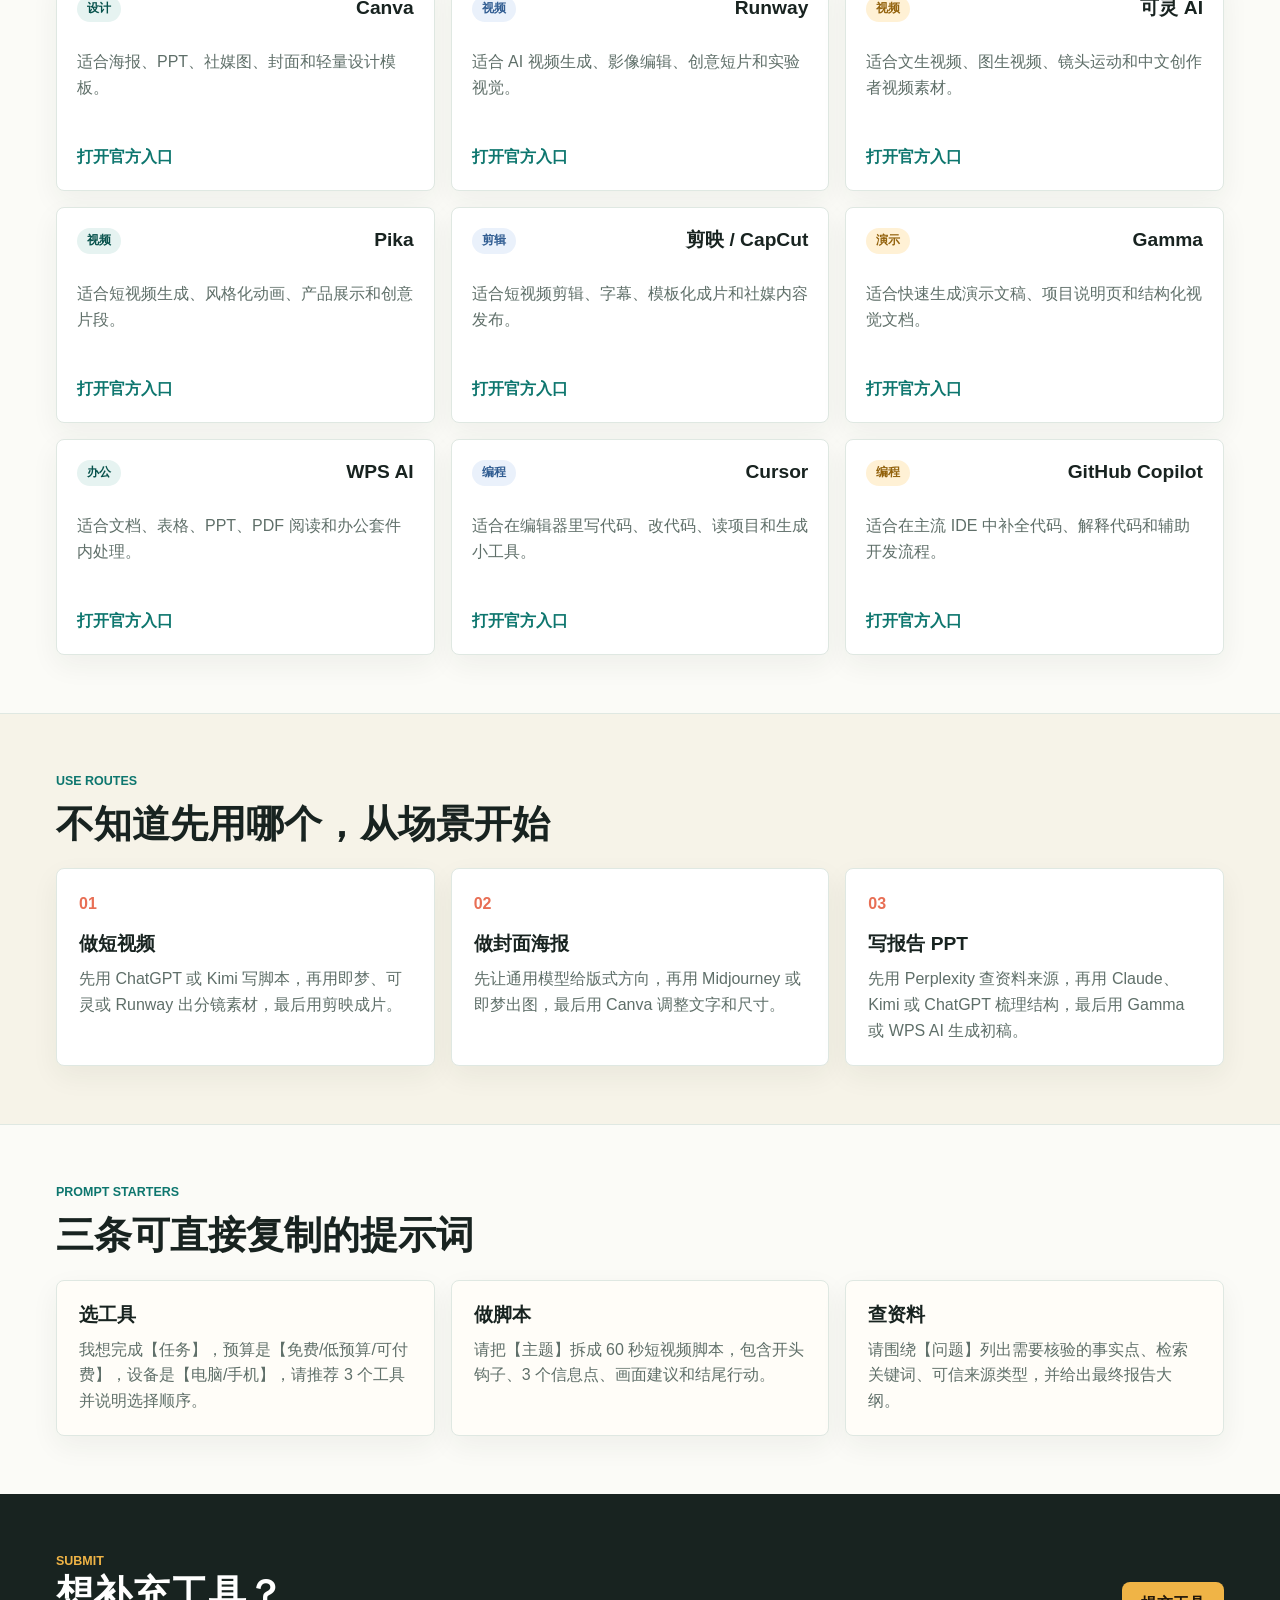
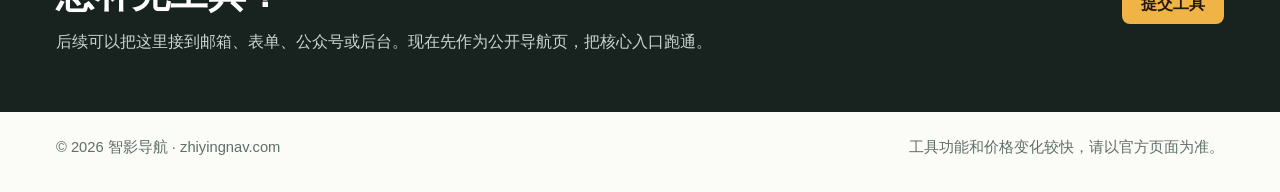
==== commit f4e0da36: "Turn homepage into AI navigation site" ====
--- a/index.html
+++ b/index.html
@@ -3,212 +3,321 @@
   <head>
     <meta charset="utf-8" />
     <meta name="viewport" content="width=device-width, initial-scale=1" />
-    <title>智盈导航 | AI 工具避坑包</title>
+    <title>智影导航 | AI 视频、图像、写作与效率工具入口</title>
     <meta
       name="description"
-      content="AI 工具避坑包：把常用工具、免费替代、提示词模板和新手避坑说明整理成一份，适合刚开始使用 AI 的普通用户。"
+      content="智影导航整理 AI 视频、AI 绘画、写作搜索、办公设计和编程工具入口，按使用场景快速找到适合的官方工具。"
     />
-    <meta name="theme-color" content="#0b1417" />
+    <meta name="theme-color" content="#fbfbf7" />
+    <meta property="og:title" content="智影导航 | AI 工具入口" />
+    <meta
+      property="og:description"
+      content="按场景查找 AI 视频、图像、写作、搜索、办公和编程工具。"
+    />
+    <meta property="og:image" content="https://zhiyingnav.com/assets/site-preview.png" />
+    <link rel="canonical" href="https://zhiyingnav.com/" />
+    <link rel="icon" href="./favicon.svg" type="image/svg+xml" />
     <link rel="stylesheet" href="./home.css" />
   </head>
   <body>
-    <div class="page">
-      <header class="header">
-        <div class="shell header-inner">
-          <a class="brand" href="#top" aria-label="智盈导航 首页">
-            <span class="brand-mark">智</span>
-            <span class="brand-copy">
-              <strong>智盈导航</strong>
-              <small>AI 工具避坑包 · 购买与领取</small>
-            </span>
-          </a>
-          <nav class="nav" aria-label="主导航">
-            <a href="#contents">资料内容</a>
-            <a href="#buy">购买方式</a>
-            <a href="#faq">常见问题</a>
-          </nav>
-          <a class="button ghost compact" href="./checkout.html">立即购买</a>
-        </div>
-      </header>
-
-      <main id="top">
-        <section class="hero shell">
-          <div class="hero-copy">
-            <p class="eyebrow">适合刚开始用 AI 的普通用户</p>
-            <h1>AI 工具避坑包</h1>
-            <p class="lede">
-              9.9 元，把常用 AI 工具、免费替代、提示词模板和避坑说明整理到一份。先知道该用什么，再决定要不要升级。
-            </p>
-            <div class="hero-actions">
-              <a class="button primary" href="./checkout.html">立即购买</a>
-              <a class="button" href="#contents">查看资料内容</a>
-            </div>
-            <p class="offer-line">
-              <strong>AI 工具避坑包</strong> · <strong>¥9.9</strong> · 微信 <strong>w2582479036</strong>
-            </p>
-            <ul class="hero-stats" aria-label="资料包亮点">
-              <li>
-                <strong>10+</strong>
-                <span>常用工具整理</span>
-              </li>
-              <li>
-                <strong>4 组</strong>
-                <span>实用提示词模板</span>
-              </li>
-              <li>
-                <strong>1 次</strong>
-                <span>买齐即可查看</span>
-              </li>
-            </ul>
+    <header class="site-header">
+      <a class="brand" href="#top" aria-label="智影导航首页">
+        <span class="brand-mark">智</span>
+        <span class="brand-copy">
+          <strong>智影导航</strong>
+          <small>zhiyingnav.com</small>
+        </span>
+      </a>
+      <nav class="nav-links" aria-label="主导航">
+        <a href="#tools">工具</a>
+        <a href="#routes">路线</a>
+        <a href="#prompts">提示词</a>
+        <a href="#submit">提交</a>
+      </nav>
+      <a class="header-action" href="#tools">查工具</a>
+    </header>
+
+    <main id="top">
+      <section class="hero">
+        <div class="hero-copy">
+          <p class="eyebrow">AI video · image · writing · productivity</p>
+          <h1>智影导航</h1>
+          <p class="hero-text">
+            把常用 AI 视频、图像、写作搜索、办公设计和编程工具整理成一个入口。先按场景找官方入口，再决定要不要注册、试用或付费。
+          </p>
+          <div class="hero-actions">
+            <a class="button primary" href="#tools">开始查找</a>
+            <a class="button secondary" href="#routes">看使用路线</a>
           </div>
-
-          <div class="hero-visual">
-            <img src="./assets/hero.png" alt="AI 工具避坑包预览图" />
-            <div class="visual-note">
-              <span class="note-kicker">资料包预览</span>
-              <strong>先看结论，再按场景使用。</strong>
-              <p>工具清单、免费替代和提示词模板都已经整理好，打开就能用。</p>
-            </div>
+          <dl class="quick-stats" aria-label="站点内容概览">
+            <div>
+              <dt>6 类</dt>
+              <dd>高频场景</dd>
+            </div>
+            <div>
+              <dt>18 个</dt>
+              <dd>官方入口</dd>
+            </div>
+            <div>
+              <dt>0 门槛</dt>
+              <dd>按需求筛选</dd>
+            </div>
+          </dl>
+        </div>
+
+        <div class="hero-visual" aria-label="智影导航预览">
+          <img src="./assets/site-preview.png" alt="智影导航工具搜索界面预览" />
+        </div>
+      </section>
+
+      <section class="finder" id="tools" aria-labelledby="tools-title">
+        <div class="section-heading">
+          <p class="eyebrow">Tool Finder</p>
+          <h2 id="tools-title">按场景找 AI 工具</h2>
+          <p>入口优先指向官方站点。价格、额度、地区可用性和具体功能以各工具官方页面为准。</p>
+        </div>
+
+        <div class="filter-panel" role="search">
+          <label class="search-box">
+            <span>搜索工具或用途</span>
+            <input id="toolSearch" type="search" placeholder="例如：视频、海报、PPT、论文、编程、搜索" />
+          </label>
+          <div class="chips" aria-label="工具分类筛选">
+            <button class="chip active" data-filter="all" type="button">全部</button>
+            <button class="chip" data-filter="chat" type="button">对话搜索</button>
+            <button class="chip" data-filter="image" type="button">图像设计</button>
+            <button class="chip" data-filter="video" type="button">视频影像</button>
+            <button class="chip" data-filter="office" type="button">办公内容</button>
+            <button class="chip" data-filter="code" type="button">编程</button>
           </div>
-        </section>
-
-        <section class="band" id="contents">
-          <div class="shell">
-            <div class="band-head">
-              <div>
-                <p class="eyebrow">资料内容</p>
-                <h2>不是一堆链接，而是一份按现实使用场景整理好的入门清单。</h2>
-              </div>
-              <p class="band-copy">
-                重点是先把最常见的事情跑通：选工具、查资料、写内容、做图和整理成品。
-              </p>
-            </div>
-
-            <div class="grid three">
-              <article class="panel">
-                <span class="panel-tag">工具清单</span>
-                <h3>按场景分类</h3>
-                <p>写作、图片、PPT、表格、办公和学习都已经分好类，打开后更容易找到自己要用的工具。</p>
-                <ul>
-                  <li>常用工具入口</li>
-                  <li>适合人群说明</li>
-                  <li>推荐使用顺序</li>
-                </ul>
-              </article>
-              <article class="panel">
-                <span class="panel-tag">省钱参考</span>
-                <h3>免费替代方案</h3>
-                <p>很多需求不一定一开始就要付费。先看免费版够不够用，再决定要不要升级。</p>
-                <ul>
-                  <li>先试用再付费</li>
-                  <li>避免重复开会员</li>
-                  <li>减少无效花费</li>
-                </ul>
-              </article>
-              <article class="panel">
-                <span class="panel-tag">直接可用</span>
-                <h3>提示词模板</h3>
-                <p>写作、总结、标题、清单和行动步骤都准备了模板，复制后按自己的情况修改就行。</p>
-                <ul>
-                  <li>写作提示词</li>
-                  <li>总结与整理模板</li>
-                  <li>行动步骤模板</li>
-                </ul>
-              </article>
-            </div>
-          </div>
-        </section>
-
-        <section class="band alt" id="buy">
-          <div class="shell">
-            <div class="band-head">
-              <div>
-                <p class="eyebrow">购买方式</p>
-                <h2>完成付款后，直接进入领取页。</h2>
-              </div>
-              <p class="band-copy">如果你已经完成付款，打开领取页就能看到完整资料。</p>
-            </div>
-
-            <div class="contact-grid">
-              <div class="contact-form" aria-label="购买信息">
-                <label class="wide">
-                  <span>资料名称</span>
-                  <input type="text" value="AI 工具避坑包" readonly />
-                </label>
-                <label>
-                  <span>价格</span>
-                  <input type="text" value="¥9.9" readonly />
-                </label>
-                <label>
-                  <span>微信号</span>
-                  <input type="text" value="w2582479036" readonly />
-                </label>
-                <label class="wide">
-                  <span>付款后说明</span>
-                  <textarea rows="4" readonly>付款完成后，打开领取页即可查看完整资料内容。</textarea>
-                </label>
-                <div class="form-actions wide">
-                  <a class="button primary" href="./checkout.html">去付款</a>
-                </div>
-              </div>
-
-              <aside class="summary-panel">
-                <div class="summary-head">
-                  <span class="panel-tag">当前主推</span>
-                  <strong>AI 工具避坑包</strong>
-                </div>
-                <div class="payment-box">
-                  <span class="panel-tag">基础资料包</span>
-                  <strong>¥9.9</strong>
-                  <p>包含：AI 工具清单、免费替代、提示词模板、新手避坑说明。</p>
-                  <p>微信：w2582479036</p>
-                  <p>备注：9.9</p>
-                </div>
-                <div class="summary-foot">
-                  <p>付款后直接进入领取页，资料内容就是这份整理好的清单和模板。</p>
-                </div>
-              </aside>
-            </div>
-          </div>
-        </section>
-
-        <section class="band" id="faq">
-          <div class="shell">
-            <div class="band-head">
-              <div>
-                <p class="eyebrow">常见问题</p>
-                <h2>先把几个最常问的问题说清楚。</h2>
-              </div>
-              <p class="band-copy">看完如果还想先确认内容，可以直接打开领取页预览结构。</p>
-            </div>
-
-            <div class="grid three">
-              <article class="panel">
-                <span class="panel-tag">问题 1</span>
-                <h3>适合谁买？</h3>
-                <p>想开始用 AI，但不知道先从哪个工具下手的人，最适合先看这份资料包。</p>
-              </article>
-              <article class="panel">
-                <span class="panel-tag">问题 2</span>
-                <h3>一定要升级付费吗？</h3>
-                <p>不是。资料包的重点就是先从免费版开始，够用再决定要不要升级。</p>
-              </article>
-              <article class="panel">
-                <span class="panel-tag">问题 3</span>
-                <h3>付款后怎么拿？</h3>
-                <p>完成付款后，直接打开领取页，就能查看完整内容和模板。</p>
-              </article>
-            </div>
-          </div>
-        </section>
-      </main>
-
-      <footer class="footer">
-        <div class="shell footer-inner">
-          <p>© 2026 智盈导航</p>
-          <p>AI 工具清单、实用模板与新手避坑资料。</p>
-        </div>
-      </footer>
-    </div>
+        </div>
+
+        <div class="tool-grid" id="toolGrid">
+          <article class="tool-card" data-category="chat office" data-keywords="通用 对话 写作 总结 学习 办公">
+            <div class="tool-head">
+              <span class="tool-badge">综合</span>
+              <h3>ChatGPT</h3>
+            </div>
+            <p>适合头脑风暴、写作、总结、图片理解、资料整理和日常问答。</p>
+            <a href="https://chatgpt.com/" target="_blank" rel="noreferrer">打开官方入口</a>
+          </article>
+
+          <article class="tool-card" data-category="chat office" data-keywords="Claude 长文 写作 分析 文档">
+            <div class="tool-head">
+              <span class="tool-badge">长文</span>
+              <h3>Claude</h3>
+            </div>
+            <p>适合长文阅读、写作润色、方案分析和复杂文档处理。</p>
+            <a href="https://claude.ai/" target="_blank" rel="noreferrer">打开官方入口</a>
+          </article>
+
+          <article class="tool-card" data-category="chat office" data-keywords="Gemini 谷歌 多模态 搜索 学习">
+            <div class="tool-head">
+              <span class="tool-badge">多模态</span>
+              <h3>Gemini</h3>
+            </div>
+            <p>适合搜索辅助、图文理解、资料解释和 Google 生态任务。</p>
+            <a href="https://gemini.google.com/" target="_blank" rel="noreferrer">打开官方入口</a>
+          </article>
+
+          <article class="tool-card" data-category="chat office" data-keywords="Kimi 长文 中文 文档 论文 报告">
+            <div class="tool-head">
+              <span class="tool-badge">中文长文</span>
+              <h3>Kimi</h3>
+            </div>
+            <p>适合中文长文档阅读、材料整理、论文报告初筛和摘要。</p>
+            <a href="https://www.kimi.com/" target="_blank" rel="noreferrer">打开官方入口</a>
+          </article>
+
+          <article class="tool-card" data-category="chat office" data-keywords="豆包 中文 图片 视频 日常 问答">
+            <div class="tool-head">
+              <span class="tool-badge">日常</span>
+              <h3>豆包</h3>
+            </div>
+            <p>适合中文问答、写作改写、学习解释和轻量创作。</p>
+            <a href="https://www.doubao.com/" target="_blank" rel="noreferrer">打开官方入口</a>
+          </article>
+
+          <article class="tool-card" data-category="chat office" data-keywords="通义 千问 中文 搜索 文档 图片">
+            <div class="tool-head">
+              <span class="tool-badge">中文综合</span>
+              <h3>通义千问</h3>
+            </div>
+            <p>适合中文写作、资料总结、图片理解和办公任务拆解。</p>
+            <a href="https://www.qianwen.com/" target="_blank" rel="noreferrer">打开官方入口</a>
+          </article>
+
+          <article class="tool-card" data-category="chat" data-keywords="Perplexity 搜索 引用 资料 来源">
+            <div class="tool-head">
+              <span class="tool-badge">搜索</span>
+              <h3>Perplexity</h3>
+            </div>
+            <p>适合带来源的资料检索、竞品调研、趋势查询和快速查证。</p>
+            <a href="https://www.perplexity.ai/" target="_blank" rel="noreferrer">打开官方入口</a>
+          </article>
+
+          <article class="tool-card" data-category="image" data-keywords="Midjourney 图片 绘画 海报 视觉">
+            <div class="tool-head">
+              <span class="tool-badge">图像</span>
+              <h3>Midjourney</h3>
+            </div>
+            <p>适合风格化图片、概念视觉、封面灵感和视觉探索。</p>
+            <a href="https://www.midjourney.com/" target="_blank" rel="noreferrer">打开官方入口</a>
+          </article>
+
+          <article class="tool-card" data-category="image video" data-keywords="即梦 图片 视频 剪映 抖音 创作">
+            <div class="tool-head">
+              <span class="tool-badge">图像视频</span>
+              <h3>即梦 AI</h3>
+            </div>
+            <p>适合中文图像生成、短视频素材、分镜灵感和内容创作。</p>
+            <a href="https://jimeng.jianying.com/" target="_blank" rel="noreferrer">打开官方入口</a>
+          </article>
+
+          <article class="tool-card" data-category="image office" data-keywords="Canva 可画 海报 PPT 设计 模板">
+            <div class="tool-head">
+              <span class="tool-badge">设计</span>
+              <h3>Canva</h3>
+            </div>
+            <p>适合海报、PPT、社媒图、封面和轻量设计模板。</p>
+            <a href="https://www.canva.com/" target="_blank" rel="noreferrer">打开官方入口</a>
+          </article>
+
+          <article class="tool-card" data-category="video" data-keywords="Runway 视频 生成 剪辑 影像">
+            <div class="tool-head">
+              <span class="tool-badge">视频</span>
+              <h3>Runway</h3>
+            </div>
+            <p>适合 AI 视频生成、影像编辑、创意短片和实验视觉。</p>
+            <a href="https://runwayml.com/" target="_blank" rel="noreferrer">打开官方入口</a>
+          </article>
+
+          <article class="tool-card" data-category="video" data-keywords="可灵 Kling 视频 生成 图生视频">
+            <div class="tool-head">
+              <span class="tool-badge">视频</span>
+              <h3>可灵 AI</h3>
+            </div>
+            <p>适合文生视频、图生视频、镜头运动和中文创作者视频素材。</p>
+            <a href="https://klingai.kuaishou.com/" target="_blank" rel="noreferrer">打开官方入口</a>
+          </article>
+
+          <article class="tool-card" data-category="video" data-keywords="Pika 视频 生成 动画 短片">
+            <div class="tool-head">
+              <span class="tool-badge">视频</span>
+              <h3>Pika</h3>
+            </div>
+            <p>适合短视频生成、风格化动画、产品展示和创意片段。</p>
+            <a href="https://pika.art/" target="_blank" rel="noreferrer">打开官方入口</a>
+          </article>
+
+          <article class="tool-card" data-category="video image" data-keywords="剪映 CapCut 剪辑 字幕 视频">
+            <div class="tool-head">
+              <span class="tool-badge">剪辑</span>
+              <h3>剪映 / CapCut</h3>
+            </div>
+            <p>适合短视频剪辑、字幕、模板化成片和社媒内容发布。</p>
+            <a href="https://www.capcut.cn/" target="_blank" rel="noreferrer">打开官方入口</a>
+          </article>
+
+          <article class="tool-card" data-category="office image" data-keywords="Gamma PPT 演示 文档 页面">
+            <div class="tool-head">
+              <span class="tool-badge">演示</span>
+              <h3>Gamma</h3>
+            </div>
+            <p>适合快速生成演示文稿、项目说明页和结构化视觉文档。</p>
+            <a href="https://gamma.app/" target="_blank" rel="noreferrer">打开官方入口</a>
+          </article>
+
+          <article class="tool-card" data-category="office" data-keywords="WPS AI Word Excel PPT PDF 办公">
+            <div class="tool-head">
+              <span class="tool-badge">办公</span>
+              <h3>WPS AI</h3>
+            </div>
+            <p>适合文档、表格、PPT、PDF 阅读和办公套件内处理。</p>
+            <a href="https://ai.wps.cn/" target="_blank" rel="noreferrer">打开官方入口</a>
+          </article>
+
+          <article class="tool-card" data-category="code" data-keywords="Cursor 编程 代码 IDE AI">
+            <div class="tool-head">
+              <span class="tool-badge">编程</span>
+              <h3>Cursor</h3>
+            </div>
+            <p>适合在编辑器里写代码、改代码、读项目和生成小工具。</p>
+            <a href="https://cursor.com/" target="_blank" rel="noreferrer">打开官方入口</a>
+          </article>
+
+          <article class="tool-card" data-category="code" data-keywords="GitHub Copilot 编程 代码 IDE">
+            <div class="tool-head">
+              <span class="tool-badge">编程</span>
+              <h3>GitHub Copilot</h3>
+            </div>
+            <p>适合在主流 IDE 中补全代码、解释代码和辅助开发流程。</p>
+            <a href="https://github.com/features/copilot" target="_blank" rel="noreferrer">打开官方入口</a>
+          </article>
+        </div>
+        <p class="empty-state" id="emptyState" hidden>没有匹配结果。换一个关键词，或切回“全部”。</p>
+      </section>
+
+      <section class="routes" id="routes" aria-labelledby="routes-title">
+        <div class="section-heading compact">
+          <p class="eyebrow">Use Routes</p>
+          <h2 id="routes-title">不知道先用哪个，从场景开始</h2>
+        </div>
+        <div class="route-grid">
+          <article>
+            <span>01</span>
+            <h3>做短视频</h3>
+            <p>先用 ChatGPT 或 Kimi 写脚本，再用即梦、可灵或 Runway 出分镜素材，最后用剪映成片。</p>
+          </article>
+          <article>
+            <span>02</span>
+            <h3>做封面海报</h3>
+            <p>先让通用模型给版式方向，再用 Midjourney 或即梦出图，最后用 Canva 调整文字和尺寸。</p>
+          </article>
+          <article>
+            <span>03</span>
+            <h3>写报告 PPT</h3>
+            <p>先用 Perplexity 查资料来源，再用 Claude、Kimi 或 ChatGPT 梳理结构，最后用 Gamma 或 WPS AI 生成初稿。</p>
+          </article>
+        </div>
+      </section>
+
+      <section class="prompts" id="prompts" aria-labelledby="prompts-title">
+        <div class="section-heading compact">
+          <p class="eyebrow">Prompt Starters</p>
+          <h2 id="prompts-title">三条可直接复制的提示词</h2>
+        </div>
+        <div class="prompt-grid">
+          <article>
+            <h3>选工具</h3>
+            <p>我想完成【任务】，预算是【免费/低预算/可付费】，设备是【电脑/手机】，请推荐 3 个工具并说明选择顺序。</p>
+          </article>
+          <article>
+            <h3>做脚本</h3>
+            <p>请把【主题】拆成 60 秒短视频脚本，包含开头钩子、3 个信息点、画面建议和结尾行动。</p>
+          </article>
+          <article>
+            <h3>查资料</h3>
+            <p>请围绕【问题】列出需要核验的事实点、检索关键词、可信来源类型，并给出最终报告大纲。</p>
+          </article>
+        </div>
+      </section>
+
+      <section class="submit" id="submit" aria-labelledby="submit-title">
+        <div>
+          <p class="eyebrow">Submit</p>
+          <h2 id="submit-title">想补充工具？</h2>
+          <p>后续可以把这里接到邮箱、表单、公众号或后台。现在先作为公开导航页，把核心入口跑通。</p>
+        </div>
+        <a class="button primary" href="mailto:hello@zhiyingnav.com?subject=提交 AI 工具">提交工具</a>
+      </section>
+    </main>
+
+    <footer class="site-footer">
+      <p>© 2026 智影导航 · zhiyingnav.com</p>
+      <p>工具功能和价格变化较快，请以官方页面为准。</p>
+    </footer>
+
+    <script src="./home.js"></script>
   </body>
 </html>
--- a/home.css
+++ b/home.css
@@ -1,16 +1,17 @@
 :root {
-  color-scheme: dark;
-  --bg: #081013;
-  --bg-soft: #0d171b;
-  --panel: #101c21;
-  --panel-2: #0f1a1f;
-  --line: #21323a;
-  --text: #eef4f1;
-  --muted: #96aba7;
-  --accent: #f1b35e;
-  --accent-2: #6dd3c5;
-  --accent-3: #ed8c7c;
-  --shadow: 0 0 0 1px rgba(255, 255, 255, 0.02), 0 18px 48px rgba(0, 0, 0, 0.28);
+  color-scheme: light;
+  --ink: #182320;
+  --muted: #5f6f69;
+  --paper: #fbfbf7;
+  --surface: #ffffff;
+  --surface-soft: #f2f7f3;
+  --line: #dfe8e2;
+  --teal: #0d766e;
+  --teal-dark: #07524c;
+  --amber: #f0b446;
+  --coral: #e86f55;
+  --blue: #3f74b5;
+  --shadow: 0 18px 48px rgba(31, 47, 42, 0.11);
   --radius: 8px;
 }
 
@@ -27,12 +28,11 @@
 body {
   margin: 0;
   background:
-    radial-gradient(circle at top left, rgba(109, 211, 197, 0.08), transparent 30%),
-    radial-gradient(circle at top right, rgba(241, 179, 94, 0.08), transparent 34%),
-    linear-gradient(180deg, #081013, #0a1216 42%, #071013 100%);
-  color: var(--text);
-  font-family: "Microsoft YaHei", "PingFang SC", "Noto Sans SC", sans-serif;
-  line-height: 1.55;
+    linear-gradient(180deg, #edf6f2 0, #fbfbf7 360px),
+    var(--paper);
+  color: var(--ink);
+  font-family: "Microsoft YaHei", "PingFang SC", "Noto Sans SC", Arial, sans-serif;
+  line-height: 1.6;
   text-rendering: optimizeLegibility;
 }
 
@@ -47,35 +47,22 @@
 }
 
 button,
-input,
-textarea,
-select {
+input {
   font: inherit;
 }
 
-.shell {
-  width: min(1200px, calc(100% - 48px));
-  margin: 0 auto;
-}
-
-.page {
-  min-height: 100vh;
-}
-
-.header {
+.site-header {
   position: sticky;
   top: 0;
   z-index: 20;
-  background: rgba(8, 16, 19, 0.76);
-  backdrop-filter: blur(18px);
-  border-bottom: 1px solid rgba(33, 50, 58, 0.9);
-}
-
-.header-inner {
-  min-height: 76px;
-  display: flex;
-  align-items: center;
+  display: flex;
+  align-items: center;
+  justify-content: space-between;
   gap: 24px;
+  padding: 16px 56px;
+  background: rgba(251, 251, 247, 0.9);
+  border-bottom: 1px solid rgba(223, 232, 226, 0.86);
+  backdrop-filter: blur(16px);
 }
 
 .brand {
@@ -86,21 +73,20 @@
 }
 
 .brand-mark {
-  width: 40px;
-  height: 40px;
-  border-radius: var(--radius);
-  display: grid;
+  display: grid;
+  width: 42px;
+  height: 42px;
   place-items: center;
-  background: linear-gradient(135deg, var(--accent), #ffe2a9);
-  color: #091013;
-  font-weight: 800;
   flex: none;
+  border-radius: var(--radius);
+  background: var(--ink);
+  color: #fff;
+  font-weight: 900;
 }
 
 .brand-copy {
   display: grid;
-  gap: 2px;
-  min-width: 0;
+  gap: 1px;
 }
 
 .brand-copy strong {
@@ -110,535 +96,483 @@
 
 .brand-copy small {
   color: var(--muted);
-  font-size: 0.86rem;
-}
-
-.nav {
-  display: flex;
-  align-items: center;
-  gap: 18px;
-  margin-left: auto;
-  color: var(--muted);
-  font-size: 0.95rem;
-}
-
-.nav a:hover,
-.nav a:focus-visible {
-  color: var(--text);
-}
-
+  font-size: 0.78rem;
+}
+
+.nav-links {
+  display: flex;
+  align-items: center;
+  gap: 24px;
+  color: var(--muted);
+  font-size: 0.94rem;
+}
+
+.nav-links a:hover,
+.nav-links a:focus-visible {
+  color: var(--teal);
+}
+
+.header-action,
 .button {
   display: inline-flex;
+  min-height: 42px;
   align-items: center;
   justify-content: center;
-  min-height: 44px;
+  border-radius: var(--radius);
+  font-weight: 800;
+}
+
+.header-action {
   padding: 0 16px;
-  border-radius: var(--radius);
+  background: var(--ink);
+  color: #fff;
+}
+
+.button {
+  padding: 0 18px;
   border: 1px solid var(--line);
-  background: rgba(16, 28, 33, 0.9);
-  color: var(--text);
-  cursor: pointer;
-  transition:
-    border-color 0.18s ease,
-    transform 0.18s ease,
-    background 0.18s ease;
-}
-
-.button:hover,
-.button:focus-visible {
-  border-color: rgba(109, 211, 197, 0.5);
-  transform: translateY(-1px);
+  background: var(--surface);
 }
 
 .button.primary {
-  background: linear-gradient(135deg, var(--accent), #ffd49a);
-  color: #091013;
   border-color: transparent;
-  font-weight: 700;
-}
-
-.button.ghost {
-  background: transparent;
-}
-
-.button.compact {
-  min-height: 40px;
+  background: var(--teal);
+  color: #fff;
+}
+
+.button.primary:hover,
+.button.primary:focus-visible {
+  background: var(--teal-dark);
+}
+
+.button.secondary:hover,
+.button.secondary:focus-visible {
+  border-color: var(--teal);
+  color: var(--teal);
 }
 
 .hero {
   display: grid;
-  grid-template-columns: 1.05fr 0.95fr;
-  gap: 28px;
-  padding: 48px 0 36px;
-  align-items: center;
+  grid-template-columns: minmax(0, 1fr) minmax(360px, 0.9fr);
+  gap: 56px;
+  align-items: center;
+  padding: 64px 56px 44px;
+}
+
+.hero-copy {
+  max-width: 760px;
 }
 
 .eyebrow {
   margin: 0 0 10px;
-  color: var(--accent-2);
-  font-size: 0.9rem;
-  letter-spacing: 0.02em;
-}
-
-.hero-copy h1 {
-  margin: 0;
-  font-size: 3.15rem;
-  line-height: 1.08;
+  color: var(--teal);
+  font-size: 0.78rem;
+  font-weight: 900;
+  text-transform: uppercase;
+}
+
+h1,
+h2,
+h3,
+p {
+  margin-top: 0;
+}
+
+h1 {
+  margin-bottom: 18px;
+  font-size: 4.5rem;
+  line-height: 1.02;
   letter-spacing: 0;
-  max-width: 11ch;
-}
-
-.lede {
-  margin: 18px 0 0;
-  max-width: 58ch;
-  color: var(--muted);
-  font-size: 1.06rem;
+}
+
+h2 {
+  margin-bottom: 12px;
+  font-size: 2.35rem;
+  line-height: 1.18;
+  letter-spacing: 0;
+}
+
+h3 {
+  margin-bottom: 10px;
+  font-size: 1.2rem;
+  line-height: 1.25;
+  letter-spacing: 0;
+}
+
+.hero-text {
+  max-width: 640px;
+  color: var(--muted);
+  font-size: 1.08rem;
 }
 
 .hero-actions {
   display: flex;
   flex-wrap: wrap;
   gap: 12px;
-  margin-top: 26px;
-}
-
-.offer-line {
-  margin: 18px 0 0;
-  padding: 12px 14px;
-  border-radius: var(--radius);
-  border: 1px solid var(--line);
-  background: rgba(9, 18, 22, 0.72);
-  color: var(--muted);
-}
-
-.offer-line strong {
-  color: var(--text);
-}
-
-.hero-stats {
-  list-style: none;
-  padding: 0;
-  margin: 28px 0 0;
+  margin: 28px 0;
+}
+
+.quick-stats {
   display: grid;
   grid-template-columns: repeat(3, minmax(0, 1fr));
   gap: 12px;
-}
-
-.hero-stats li {
-  background: rgba(16, 28, 33, 0.74);
+  max-width: 580px;
+  margin: 0;
+}
+
+.quick-stats div {
+  padding: 16px;
   border: 1px solid var(--line);
   border-radius: var(--radius);
-  padding: 16px;
-}
-
-.hero-stats strong {
-  display: block;
-  font-size: 1.6rem;
-}
-
-.hero-stats span {
-  color: var(--muted);
-  font-size: 0.92rem;
+  background: rgba(255, 255, 255, 0.72);
+}
+
+.quick-stats dt {
+  font-size: 1.5rem;
+  font-weight: 900;
+}
+
+.quick-stats dd {
+  margin: 2px 0 0;
+  color: var(--muted);
+  font-size: 0.88rem;
 }
 
 .hero-visual {
-  position: relative;
+  padding: 10px;
   border: 1px solid var(--line);
   border-radius: var(--radius);
-  overflow: hidden;
-  background: linear-gradient(180deg, #081317, #0d181c);
+  background: var(--surface);
   box-shadow: var(--shadow);
 }
 
 .hero-visual img {
   width: 100%;
-  aspect-ratio: 4 / 3;
-  object-fit: cover;
-}
-
-.visual-note {
-  position: absolute;
-  left: 16px;
-  right: 16px;
-  bottom: 16px;
-  padding: 14px 16px;
-  border-radius: var(--radius);
-  background: rgba(7, 13, 16, 0.88);
-  border: 1px solid rgba(255, 255, 255, 0.05);
-  box-shadow: var(--shadow);
-}
-
-.visual-note strong {
-  display: block;
-  margin-bottom: 4px;
-}
-
-.visual-note p {
-  margin: 6px 0 0;
-  color: var(--muted);
-  font-size: 0.94rem;
-}
-
-.note-kicker,
-.panel-tag {
-  display: inline-flex;
-  align-items: center;
-  min-height: 22px;
-  padding: 0 8px;
-  border-radius: 999px;
-  background: rgba(109, 211, 197, 0.12);
-  border: 1px solid rgba(109, 211, 197, 0.22);
-  color: var(--accent-2);
-  font-size: 0.76rem;
-  letter-spacing: 0.02em;
-}
-
-.band {
-  padding: 38px 0 52px;
-  border-top: 1px solid rgba(33, 50, 58, 0.8);
-}
-
-.band.alt {
-  background: linear-gradient(180deg, rgba(15, 26, 31, 0.36), rgba(8, 16, 19, 0));
-}
-
-.band-head {
-  display: flex;
-  justify-content: space-between;
-  gap: 24px;
+  border-radius: 6px;
+}
+
+.finder,
+.routes,
+.prompts,
+.submit {
+  padding: 58px 56px;
+}
+
+.section-heading {
+  max-width: 820px;
+  margin-bottom: 24px;
+}
+
+.section-heading p:not(.eyebrow),
+.submit p {
+  color: var(--muted);
+}
+
+.section-heading.compact {
+  margin-bottom: 22px;
+}
+
+.filter-panel {
+  display: grid;
+  grid-template-columns: minmax(260px, 1fr) auto;
+  gap: 18px;
   align-items: end;
   margin-bottom: 22px;
 }
 
-.band-head h2 {
-  margin: 0;
-  font-size: 2rem;
-  line-height: 1.16;
-}
-
-.band-copy {
-  margin: 0;
-  max-width: 40ch;
-  color: var(--muted);
-}
-
-.grid {
-  display: grid;
+.search-box {
+  display: grid;
+  gap: 8px;
+}
+
+.search-box span {
+  color: var(--muted);
+  font-size: 0.9rem;
+}
+
+.search-box input {
+  width: 100%;
+  min-height: 48px;
+  border: 1px solid var(--line);
+  border-radius: var(--radius);
+  background: var(--surface);
+  color: var(--ink);
+  padding: 0 16px;
+  outline: none;
+}
+
+.search-box input:focus {
+  border-color: rgba(13, 118, 110, 0.56);
+  box-shadow: 0 0 0 4px rgba(13, 118, 110, 0.09);
+}
+
+.chips {
+  display: flex;
+  flex-wrap: wrap;
+  gap: 8px;
+  justify-content: flex-end;
+}
+
+.chip {
+  min-height: 40px;
+  border: 1px solid var(--line);
+  border-radius: var(--radius);
+  background: var(--surface);
+  color: var(--muted);
+  padding: 0 12px;
+  cursor: pointer;
+}
+
+.chip:hover,
+.chip:focus-visible,
+.chip.active {
+  border-color: rgba(13, 118, 110, 0.45);
+  background: #e7f3ef;
+  color: var(--teal-dark);
+}
+
+.tool-grid {
+  display: grid;
+  grid-template-columns: repeat(3, minmax(0, 1fr));
   gap: 16px;
 }
 
-.grid.three {
-  grid-template-columns: repeat(3, minmax(0, 1fr));
-}
-
-.panel,
-.route-panel,
-.calc-result,
-.contact-form,
-.summary-panel,
-.route-side {
-  background: rgba(16, 28, 33, 0.82);
+.tool-card,
+.route-grid article,
+.prompt-grid article {
   border: 1px solid var(--line);
   border-radius: var(--radius);
-  box-shadow: var(--shadow);
-}
-
-.panel {
+  background: var(--surface);
+  box-shadow: 0 10px 28px rgba(31, 47, 42, 0.06);
+}
+
+.tool-card {
+  display: grid;
+  gap: 12px;
+  min-height: 216px;
   padding: 20px;
 }
 
-.panel h3,
-.route-panel h3 {
-  margin: 14px 0 10px;
-  font-size: 1.28rem;
-}
-
-.panel p,
-.route-panel p,
-.calc-result p,
-.summary-foot p,
-.route-side p,
-.band-head p,
-.footer p {
-  color: var(--muted);
-}
-
-.panel ul,
-.route-panel ul {
-  margin: 14px 0 0;
-  padding-left: 18px;
-  color: #ccddd9;
-}
-
-.panel li + li,
-.route-panel li + li {
-  margin-top: 6px;
-}
-
-.route-switch {
-  display: flex;
-  flex-wrap: wrap;
-  gap: 10px;
-  margin-bottom: 16px;
-}
-
-.route-tab {
-  min-height: 42px;
-  padding: 0 14px;
-  border-radius: var(--radius);
-  background: transparent;
-  color: var(--muted);
-  border: 1px solid var(--line);
-  cursor: pointer;
-}
-
-.route-tab.active,
-.route-tab:hover,
-.route-tab:focus-visible {
-  color: var(--text);
-  border-color: rgba(109, 211, 197, 0.48);
-  background: rgba(109, 211, 197, 0.08);
-}
-
-.route-panel {
-  display: grid;
-  grid-template-columns: 1.2fr 0.8fr;
-  gap: 16px;
-  padding: 22px;
-}
-
-.route-side {
-  display: grid;
-  align-content: start;
-  gap: 10px;
-  padding: 18px;
-}
-
-.route-side strong {
-  font-size: 1rem;
-}
-
-.calculator {
-  display: grid;
-  grid-template-columns: 1.2fr 0.8fr;
-  gap: 16px;
-}
-
-.calc-controls {
-  display: grid;
-  gap: 12px;
-}
-
-.calc-controls label {
-  display: grid;
-  gap: 8px;
-  padding: 16px;
-  border-radius: var(--radius);
-  border: 1px solid var(--line);
-  background: rgba(16, 28, 33, 0.68);
-}
-
-.calc-controls span,
-.contact-form span {
-  font-size: 0.95rem;
-}
-
-.calc-controls small {
-  color: var(--muted);
-}
-
-input[type="range"] {
-  width: 100%;
-  accent-color: var(--accent);
-}
-
-.calc-result {
-  padding: 22px;
-  display: grid;
-  align-content: start;
-}
-
-.calc-result strong {
-  display: block;
-  margin: 6px 0 10px;
-  font-size: 2.2rem;
-}
-
-.contact-grid {
-  display: grid;
-  grid-template-columns: 1.2fr 0.8fr;
-  gap: 16px;
-}
-
-.contact-form {
-  display: grid;
-  grid-template-columns: repeat(2, minmax(0, 1fr));
-  gap: 14px;
-  padding: 22px;
-}
-
-.contact-form label {
-  display: grid;
-  gap: 8px;
-}
-
-.contact-form input,
-.contact-form select,
-.contact-form textarea {
-  width: 100%;
-  border: 1px solid var(--line);
-  border-radius: var(--radius);
-  background: #091216;
-  color: var(--text);
-  padding: 12px 14px;
-  outline: none;
-}
-
-.contact-form input:focus,
-.contact-form select:focus,
-.contact-form textarea:focus {
-  border-color: rgba(109, 211, 197, 0.56);
-  box-shadow: 0 0 0 3px rgba(109, 211, 197, 0.09);
-}
-
-.contact-form .wide {
-  grid-column: 1 / -1;
-}
-
-.form-actions {
-  display: flex;
-  flex-wrap: wrap;
-  gap: 12px;
-  align-items: center;
-}
-
-.status {
-  margin: 0;
-  color: var(--accent-2);
-}
-
-.summary-panel {
-  padding: 22px;
-  display: grid;
-  gap: 14px;
-}
-
-.summary-head {
-  display: flex;
-  align-items: center;
+.tool-card.hidden {
+  display: none;
+}
+
+.tool-head {
+  display: flex;
+  align-items: start;
   justify-content: space-between;
   gap: 12px;
 }
 
-.payment-box {
-  display: grid;
-  gap: 8px;
+.tool-head h3 {
+  margin: 0;
+}
+
+.tool-badge {
+  display: inline-flex;
+  min-height: 26px;
+  align-items: center;
+  border-radius: 999px;
+  background: #fff1d5;
+  color: #93620c;
+  padding: 0 10px;
+  flex: none;
+  font-size: 0.78rem;
+  font-weight: 800;
+}
+
+.tool-card:nth-child(3n + 1) .tool-badge {
+  background: #e6f3f1;
+  color: var(--teal-dark);
+}
+
+.tool-card:nth-child(3n + 2) .tool-badge {
+  background: #eaf1fb;
+  color: #315d92;
+}
+
+.tool-card p,
+.route-grid p,
+.prompt-grid p {
+  margin: 0;
+  color: var(--muted);
+}
+
+.tool-card a {
+  align-self: end;
+  color: var(--teal);
+  font-weight: 900;
+}
+
+.tool-card a:hover,
+.tool-card a:focus-visible {
+  color: var(--teal-dark);
+}
+
+.empty-state {
+  margin: 18px 0 0;
   padding: 16px;
-  border: 1px solid var(--line);
-  border-radius: var(--radius);
-  background: rgba(9, 18, 22, 0.92);
-}
-
-.payment-box strong,
-.payment-box p {
-  margin: 0;
-}
-
-.payment-box p {
-  color: var(--muted);
-}
-
-#brief {
-  width: 100%;
-  min-height: 310px;
-  resize: vertical;
-  border: 1px solid var(--line);
-  border-radius: var(--radius);
-  background: #091216;
-  color: var(--text);
-  padding: 14px;
-}
-
-.summary-foot {
-  border-top: 1px solid rgba(33, 50, 58, 0.7);
-  padding-top: 12px;
-}
-
-.footer {
-  border-top: 1px solid rgba(33, 50, 58, 0.8);
-  padding: 20px 0 26px;
-}
-
-.footer-inner {
-  display: flex;
+  border: 1px dashed var(--line);
+  border-radius: var(--radius);
+  color: var(--muted);
+}
+
+.routes {
+  background: #f6f3e8;
+  border-top: 1px solid var(--line);
+  border-bottom: 1px solid var(--line);
+}
+
+.route-grid,
+.prompt-grid {
+  display: grid;
+  grid-template-columns: repeat(3, minmax(0, 1fr));
+  gap: 16px;
+}
+
+.route-grid article,
+.prompt-grid article {
+  padding: 22px;
+}
+
+.route-grid span {
+  display: inline-flex;
+  margin-bottom: 16px;
+  color: var(--coral);
+  font-weight: 900;
+}
+
+.prompts {
+  background: var(--paper);
+}
+
+.prompt-grid article {
+  background: #fffdf8;
+}
+
+.submit {
+  display: flex;
+  align-items: center;
+  justify-content: space-between;
+  gap: 28px;
+  background: var(--ink);
+  color: #fff;
+}
+
+.submit div {
+  max-width: 700px;
+}
+
+.submit .eyebrow {
+  color: var(--amber);
+}
+
+.submit p {
+  margin-bottom: 0;
+  color: #c9d5cf;
+}
+
+.submit .button.primary {
+  flex: none;
+  background: var(--amber);
+  color: #21170a;
+}
+
+.site-footer {
+  display: flex;
+  align-items: center;
   justify-content: space-between;
   gap: 16px;
-  align-items: center;
+  padding: 24px 56px 32px;
   color: var(--muted);
   font-size: 0.92rem;
 }
 
+.site-footer p {
+  margin: 0;
+}
+
 @media (max-width: 1080px) {
+  .site-header,
   .hero,
-  .route-panel,
-  .calculator,
-  .contact-grid {
+  .finder,
+  .routes,
+  .prompts,
+  .submit,
+  .site-footer {
+    padding-left: 28px;
+    padding-right: 28px;
+  }
+
+  .hero,
+  .filter-panel {
     grid-template-columns: 1fr;
   }
 
-  .hero-copy h1 {
-    max-width: 13ch;
-  }
-
-  .grid.three {
+  .chips {
+    justify-content: flex-start;
+  }
+
+  .tool-grid,
+  .route-grid,
+  .prompt-grid {
+    grid-template-columns: repeat(2, minmax(0, 1fr));
+  }
+}
+
+@media (max-width: 760px) {
+  .site-header {
+    padding: 12px 16px;
+    gap: 12px;
+  }
+
+  .nav-links {
+    display: none;
+  }
+
+  .brand-mark {
+    width: 38px;
+    height: 38px;
+  }
+
+  .header-action {
+    min-height: 38px;
+    padding: 0 12px;
+  }
+
+  .hero,
+  .finder,
+  .routes,
+  .prompts,
+  .submit,
+  .site-footer {
+    padding-left: 16px;
+    padding-right: 16px;
+  }
+
+  .hero {
+    gap: 30px;
+    padding-top: 32px;
+  }
+
+  h1 {
+    font-size: 3rem;
+  }
+
+  h2 {
+    font-size: 1.9rem;
+  }
+
+  .quick-stats,
+  .tool-grid,
+  .route-grid,
+  .prompt-grid {
     grid-template-columns: 1fr;
   }
 
-  .band-head {
+  .submit,
+  .site-footer {
+    align-items: flex-start;
     flex-direction: column;
-    align-items: start;
-  }
-
-  .band-copy {
-    max-width: 56ch;
-  }
-
-  .nav {
-    display: none;
-  }
-}
-
-@media (max-width: 760px) {
-  .shell {
-    width: min(100% - 24px, 1200px);
-  }
-
-  .header-inner {
-    gap: 12px;
-  }
-
-  .hero {
-    padding-top: 24px;
-  }
-
-  .hero-copy h1 {
-    font-size: 2.3rem;
-  }
-
-  .lede {
-    font-size: 1rem;
-  }
-
-  .hero-stats {
-    grid-template-columns: 1fr;
-  }
-
-  .contact-form {
-    grid-template-columns: 1fr;
-  }
-
-  .footer-inner {
-    flex-direction: column;
-    align-items: start;
-  }
-}
+  }
+}
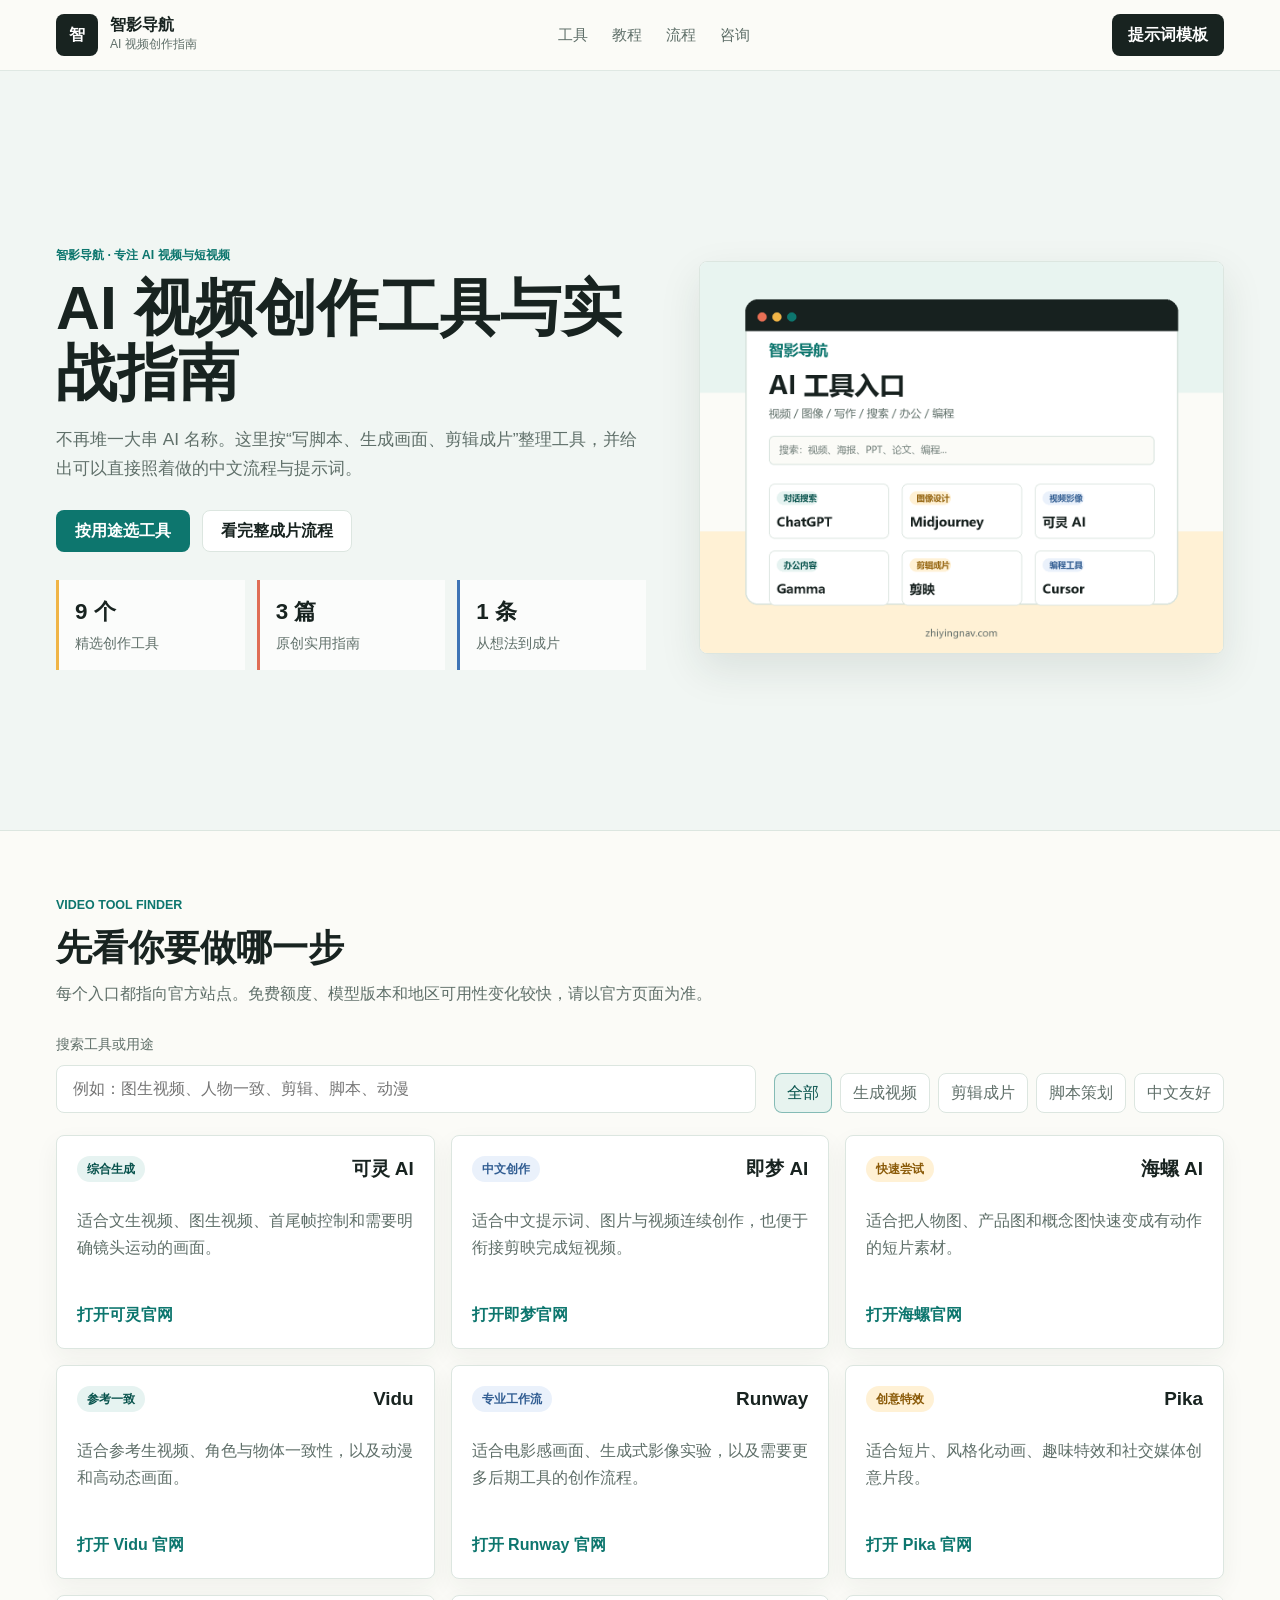
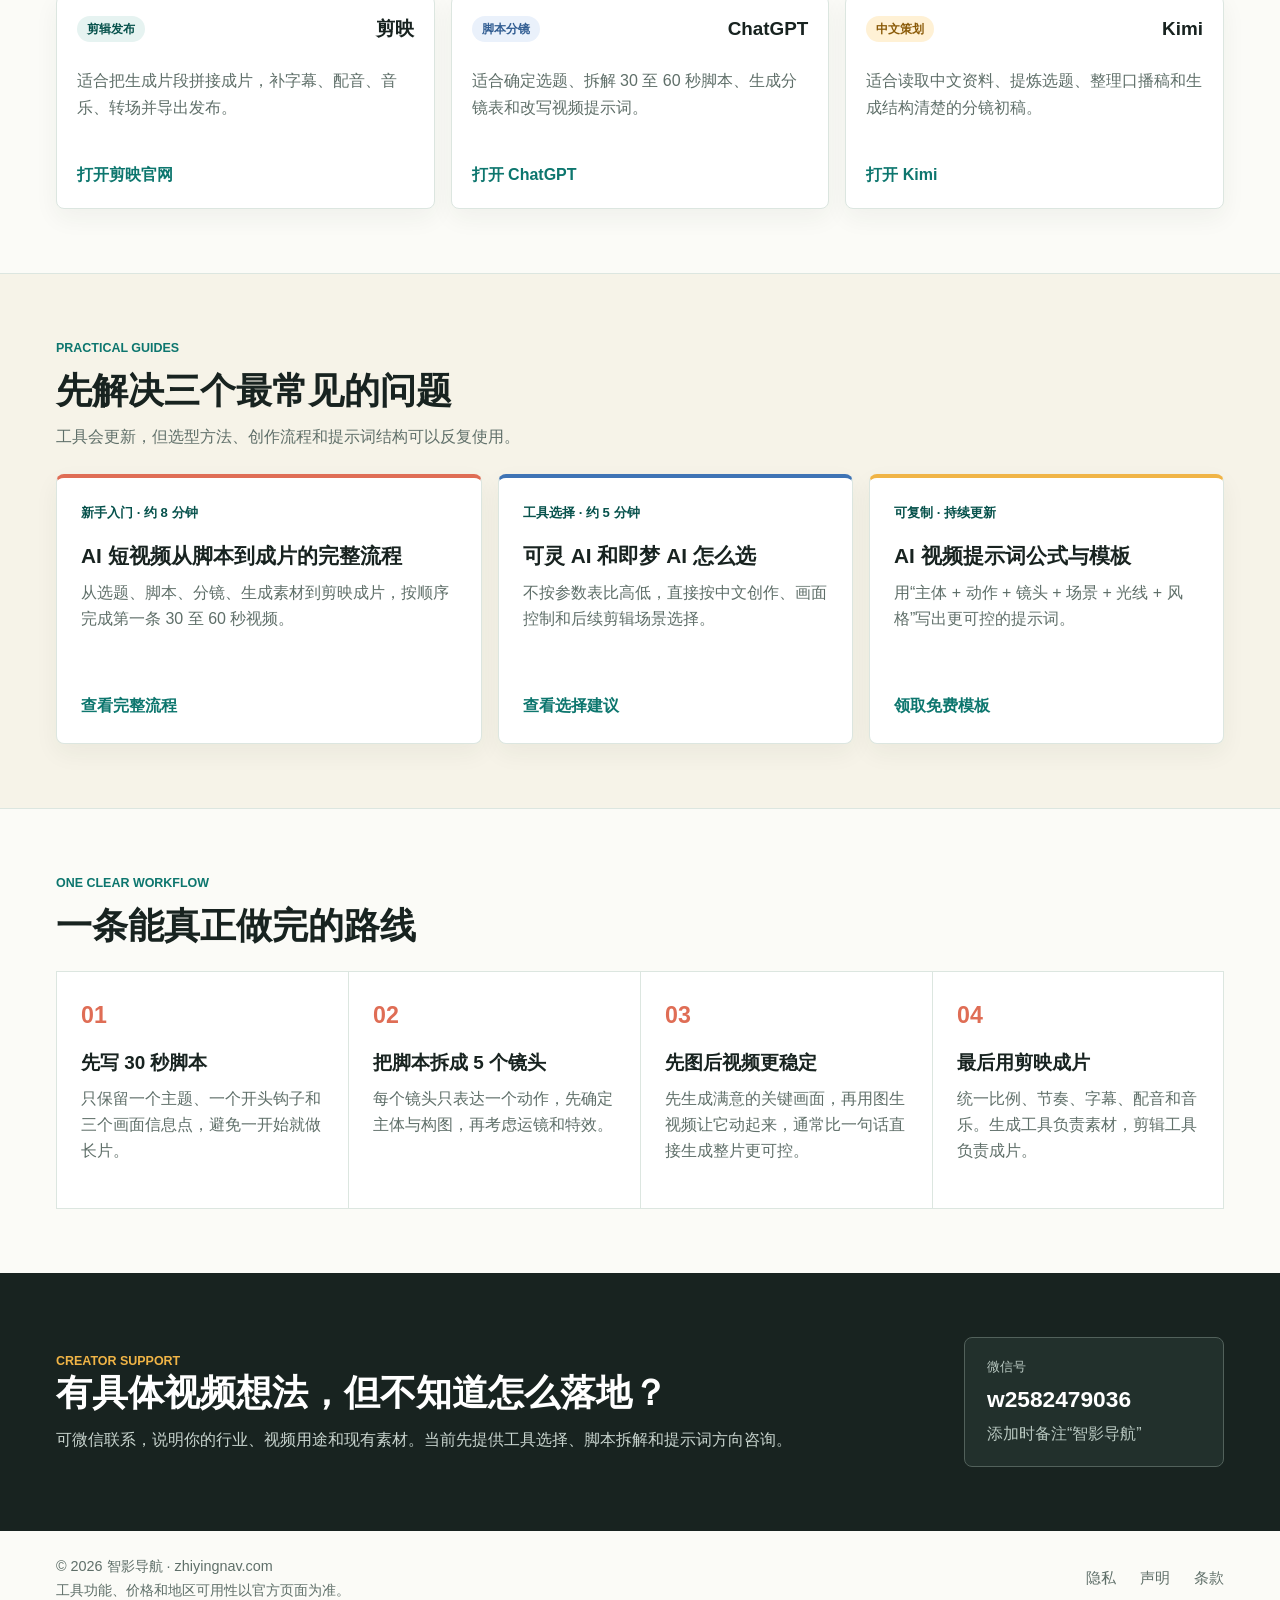
==== commit e8b6c8dc: "Focus site on AI video creation" ====
--- a/index.html
+++ b/index.html
@@ -3,21 +3,32 @@
   <head>
     <meta charset="utf-8" />
     <meta name="viewport" content="width=device-width, initial-scale=1" />
-    <title>智影导航 | AI 视频、图像、写作与效率工具入口</title>
+    <title>智影导航 | AI 视频创作工具、教程与提示词</title>
     <meta
       name="description"
-      content="智影导航整理 AI 视频、AI 绘画、写作搜索、办公设计和编程工具入口，按使用场景快速找到适合的官方工具。"
+      content="智影导航专注 AI 视频与短视频创作，整理可灵、即梦、Runway、海螺、Vidu、剪映等官方入口，并提供工具对比、成片流程和提示词模板。"
     />
     <meta name="theme-color" content="#fbfbf7" />
-    <meta property="og:title" content="智影导航 | AI 工具入口" />
+    <meta property="og:type" content="website" />
+    <meta property="og:site_name" content="智影导航" />
+    <meta property="og:title" content="智影导航 | AI 视频创作工具与实战指南" />
     <meta
       property="og:description"
-      content="按场景查找 AI 视频、图像、写作、搜索、办公和编程工具。"
+      content="从选工具、写提示词到剪辑成片，给中文创作者一条清楚的 AI 视频工作流。"
     />
     <meta property="og:image" content="https://zhiyingnav.com/assets/site-preview.png" />
     <link rel="canonical" href="https://zhiyingnav.com/" />
     <link rel="icon" href="./favicon.svg" type="image/svg+xml" />
     <link rel="stylesheet" href="./home.css" />
+    <script type="application/ld+json">
+      {
+        "@context": "https://schema.org",
+        "@type": "WebSite",
+        "name": "智影导航",
+        "url": "https://zhiyingnav.com/",
+        "description": "面向中文创作者的 AI 视频工具、教程与提示词站点"
+      }
+    </script>
   </head>
   <body>
     <header class="site-header">
@@ -25,297 +36,246 @@
         <span class="brand-mark">智</span>
         <span class="brand-copy">
           <strong>智影导航</strong>
-          <small>zhiyingnav.com</small>
+          <small>AI 视频创作指南</small>
         </span>
       </a>
       <nav class="nav-links" aria-label="主导航">
         <a href="#tools">工具</a>
-        <a href="#routes">路线</a>
-        <a href="#prompts">提示词</a>
-        <a href="#submit">提交</a>
+        <a href="#guides">教程</a>
+        <a href="#workflow">流程</a>
+        <a href="#contact">咨询</a>
       </nav>
-      <a class="header-action" href="#tools">查工具</a>
+      <a class="header-action" href="./guides/ai-video-prompt-template.html">提示词模板</a>
     </header>
 
     <main id="top">
       <section class="hero">
         <div class="hero-copy">
-          <p class="eyebrow">AI video · image · writing · productivity</p>
-          <h1>智影导航</h1>
+          <p class="eyebrow">智影导航 · 专注 AI 视频与短视频</p>
+          <h1>AI 视频创作工具与实战指南</h1>
           <p class="hero-text">
-            把常用 AI 视频、图像、写作搜索、办公设计和编程工具整理成一个入口。先按场景找官方入口，再决定要不要注册、试用或付费。
+            不再堆一大串 AI 名称。这里按“写脚本、生成画面、剪辑成片”整理工具，并给出可以直接照着做的中文流程与提示词。
           </p>
           <div class="hero-actions">
-            <a class="button primary" href="#tools">开始查找</a>
-            <a class="button secondary" href="#routes">看使用路线</a>
+            <a class="button primary" href="#tools">按用途选工具</a>
+            <a class="button secondary" href="./guides/ai-video-workflow.html">看完整成片流程</a>
           </div>
           <dl class="quick-stats" aria-label="站点内容概览">
             <div>
-              <dt>6 类</dt>
-              <dd>高频场景</dd>
-            </div>
-            <div>
-              <dt>18 个</dt>
-              <dd>官方入口</dd>
-            </div>
-            <div>
-              <dt>0 门槛</dt>
-              <dd>按需求筛选</dd>
+              <dt>9 个</dt>
+              <dd>精选创作工具</dd>
+            </div>
+            <div>
+              <dt>3 篇</dt>
+              <dd>原创实用指南</dd>
+            </div>
+            <div>
+              <dt>1 条</dt>
+              <dd>从想法到成片</dd>
             </div>
           </dl>
         </div>
 
-        <div class="hero-visual" aria-label="智影导航预览">
-          <img src="./assets/site-preview.png" alt="智影导航工具搜索界面预览" />
+        <div class="hero-visual" aria-label="智影导航工具工作台预览">
+          <img src="./assets/site-preview.png" alt="智影导航 AI 视频工具工作台预览" />
         </div>
       </section>
 
       <section class="finder" id="tools" aria-labelledby="tools-title">
         <div class="section-heading">
-          <p class="eyebrow">Tool Finder</p>
-          <h2 id="tools-title">按场景找 AI 工具</h2>
-          <p>入口优先指向官方站点。价格、额度、地区可用性和具体功能以各工具官方页面为准。</p>
+          <p class="eyebrow">Video Tool Finder</p>
+          <h2 id="tools-title">先看你要做哪一步</h2>
+          <p>每个入口都指向官方站点。免费额度、模型版本和地区可用性变化较快，请以官方页面为准。</p>
         </div>
 
         <div class="filter-panel" role="search">
           <label class="search-box">
             <span>搜索工具或用途</span>
-            <input id="toolSearch" type="search" placeholder="例如：视频、海报、PPT、论文、编程、搜索" />
+            <input id="toolSearch" type="search" placeholder="例如：图生视频、人物一致、剪辑、脚本、动漫" />
           </label>
           <div class="chips" aria-label="工具分类筛选">
             <button class="chip active" data-filter="all" type="button">全部</button>
-            <button class="chip" data-filter="chat" type="button">对话搜索</button>
-            <button class="chip" data-filter="image" type="button">图像设计</button>
-            <button class="chip" data-filter="video" type="button">视频影像</button>
-            <button class="chip" data-filter="office" type="button">办公内容</button>
-            <button class="chip" data-filter="code" type="button">编程</button>
+            <button class="chip" data-filter="generate" type="button">生成视频</button>
+            <button class="chip" data-filter="edit" type="button">剪辑成片</button>
+            <button class="chip" data-filter="script" type="button">脚本策划</button>
+            <button class="chip" data-filter="china" type="button">中文友好</button>
           </div>
         </div>
 
         <div class="tool-grid" id="toolGrid">
-          <article class="tool-card" data-category="chat office" data-keywords="通用 对话 写作 总结 学习 办公">
-            <div class="tool-head">
-              <span class="tool-badge">综合</span>
+          <article class="tool-card" data-category="generate china" data-keywords="可灵 Kling 文生视频 图生视频 首尾帧 多镜头 人物一致">
+            <div class="tool-head">
+              <span class="tool-badge">综合生成</span>
+              <h3>可灵 AI</h3>
+            </div>
+            <p>适合文生视频、图生视频、首尾帧控制和需要明确镜头运动的画面。</p>
+            <a href="https://klingai.kuaishou.com/" target="_blank" rel="noreferrer">打开可灵官网</a>
+          </article>
+
+          <article class="tool-card" data-category="generate china" data-keywords="即梦 剪映 中文 图片 视频 智能画布 首尾帧 短片">
+            <div class="tool-head">
+              <span class="tool-badge">中文创作</span>
+              <h3>即梦 AI</h3>
+            </div>
+            <p>适合中文提示词、图片与视频连续创作，也便于衔接剪映完成短视频。</p>
+            <a href="https://jimeng.jianying.com/" target="_blank" rel="noreferrer">打开即梦官网</a>
+          </article>
+
+          <article class="tool-card" data-category="generate china" data-keywords="海螺 Hailuo MiniMax 图生视频 动作 人物 产品">
+            <div class="tool-head">
+              <span class="tool-badge">快速尝试</span>
+              <h3>海螺 AI</h3>
+            </div>
+            <p>适合把人物图、产品图和概念图快速变成有动作的短片素材。</p>
+            <a href="https://hailuoai.video/" target="_blank" rel="noreferrer">打开海螺官网</a>
+          </article>
+
+          <article class="tool-card" data-category="generate china" data-keywords="Vidu 生数 文生视频 图生视频 参考生视频 主体一致 动漫">
+            <div class="tool-head">
+              <span class="tool-badge">参考一致</span>
+              <h3>Vidu</h3>
+            </div>
+            <p>适合参考生视频、角色与物体一致性，以及动漫和高动态画面。</p>
+            <a href="https://www.vidu.com/zh" target="_blank" rel="noreferrer">打开 Vidu 官网</a>
+          </article>
+
+          <article class="tool-card" data-category="generate" data-keywords="Runway 国际 电影感 文生视频 图生视频 生成式影像 编辑">
+            <div class="tool-head">
+              <span class="tool-badge">专业工作流</span>
+              <h3>Runway</h3>
+            </div>
+            <p>适合电影感画面、生成式影像实验，以及需要更多后期工具的创作流程。</p>
+            <a href="https://runwayml.com/" target="_blank" rel="noreferrer">打开 Runway 官网</a>
+          </article>
+
+          <article class="tool-card" data-category="generate" data-keywords="Pika 特效 动画 短片 产品展示 风格化">
+            <div class="tool-head">
+              <span class="tool-badge">创意特效</span>
+              <h3>Pika</h3>
+            </div>
+            <p>适合短片、风格化动画、趣味特效和社交媒体创意片段。</p>
+            <a href="https://pika.art/" target="_blank" rel="noreferrer">打开 Pika 官网</a>
+          </article>
+
+          <article class="tool-card" data-category="edit china" data-keywords="剪映 CapCut 剪辑 字幕 音频 降噪 口播 成片">
+            <div class="tool-head">
+              <span class="tool-badge">剪辑发布</span>
+              <h3>剪映</h3>
+            </div>
+            <p>适合把生成片段拼接成片，补字幕、配音、音乐、转场并导出发布。</p>
+            <a href="https://www.capcut.cn/" target="_blank" rel="noreferrer">打开剪映官网</a>
+          </article>
+
+          <article class="tool-card" data-category="script" data-keywords="ChatGPT 脚本 分镜 文案 创意 旁白 提示词">
+            <div class="tool-head">
+              <span class="tool-badge">脚本分镜</span>
               <h3>ChatGPT</h3>
             </div>
-            <p>适合头脑风暴、写作、总结、图片理解、资料整理和日常问答。</p>
-            <a href="https://chatgpt.com/" target="_blank" rel="noreferrer">打开官方入口</a>
-          </article>
-
-          <article class="tool-card" data-category="chat office" data-keywords="Claude 长文 写作 分析 文档">
-            <div class="tool-head">
-              <span class="tool-badge">长文</span>
-              <h3>Claude</h3>
-            </div>
-            <p>适合长文阅读、写作润色、方案分析和复杂文档处理。</p>
-            <a href="https://claude.ai/" target="_blank" rel="noreferrer">打开官方入口</a>
-          </article>
-
-          <article class="tool-card" data-category="chat office" data-keywords="Gemini 谷歌 多模态 搜索 学习">
-            <div class="tool-head">
-              <span class="tool-badge">多模态</span>
-              <h3>Gemini</h3>
-            </div>
-            <p>适合搜索辅助、图文理解、资料解释和 Google 生态任务。</p>
-            <a href="https://gemini.google.com/" target="_blank" rel="noreferrer">打开官方入口</a>
-          </article>
-
-          <article class="tool-card" data-category="chat office" data-keywords="Kimi 长文 中文 文档 论文 报告">
-            <div class="tool-head">
-              <span class="tool-badge">中文长文</span>
+            <p>适合确定选题、拆解 30 至 60 秒脚本、生成分镜表和改写视频提示词。</p>
+            <a href="https://chatgpt.com/" target="_blank" rel="noreferrer">打开 ChatGPT</a>
+          </article>
+
+          <article class="tool-card" data-category="script china" data-keywords="Kimi 中文 长文 脚本 资料 口播 文案 分镜">
+            <div class="tool-head">
+              <span class="tool-badge">中文策划</span>
               <h3>Kimi</h3>
             </div>
-            <p>适合中文长文档阅读、材料整理、论文报告初筛和摘要。</p>
-            <a href="https://www.kimi.com/" target="_blank" rel="noreferrer">打开官方入口</a>
-          </article>
-
-          <article class="tool-card" data-category="chat office" data-keywords="豆包 中文 图片 视频 日常 问答">
-            <div class="tool-head">
-              <span class="tool-badge">日常</span>
-              <h3>豆包</h3>
-            </div>
-            <p>适合中文问答、写作改写、学习解释和轻量创作。</p>
-            <a href="https://www.doubao.com/" target="_blank" rel="noreferrer">打开官方入口</a>
-          </article>
-
-          <article class="tool-card" data-category="chat office" data-keywords="通义 千问 中文 搜索 文档 图片">
-            <div class="tool-head">
-              <span class="tool-badge">中文综合</span>
-              <h3>通义千问</h3>
-            </div>
-            <p>适合中文写作、资料总结、图片理解和办公任务拆解。</p>
-            <a href="https://www.qianwen.com/" target="_blank" rel="noreferrer">打开官方入口</a>
-          </article>
-
-          <article class="tool-card" data-category="chat" data-keywords="Perplexity 搜索 引用 资料 来源">
-            <div class="tool-head">
-              <span class="tool-badge">搜索</span>
-              <h3>Perplexity</h3>
-            </div>
-            <p>适合带来源的资料检索、竞品调研、趋势查询和快速查证。</p>
-            <a href="https://www.perplexity.ai/" target="_blank" rel="noreferrer">打开官方入口</a>
-          </article>
-
-          <article class="tool-card" data-category="image" data-keywords="Midjourney 图片 绘画 海报 视觉">
-            <div class="tool-head">
-              <span class="tool-badge">图像</span>
-              <h3>Midjourney</h3>
-            </div>
-            <p>适合风格化图片、概念视觉、封面灵感和视觉探索。</p>
-            <a href="https://www.midjourney.com/" target="_blank" rel="noreferrer">打开官方入口</a>
-          </article>
-
-          <article class="tool-card" data-category="image video" data-keywords="即梦 图片 视频 剪映 抖音 创作">
-            <div class="tool-head">
-              <span class="tool-badge">图像视频</span>
-              <h3>即梦 AI</h3>
-            </div>
-            <p>适合中文图像生成、短视频素材、分镜灵感和内容创作。</p>
-            <a href="https://jimeng.jianying.com/" target="_blank" rel="noreferrer">打开官方入口</a>
-          </article>
-
-          <article class="tool-card" data-category="image office" data-keywords="Canva 可画 海报 PPT 设计 模板">
-            <div class="tool-head">
-              <span class="tool-badge">设计</span>
-              <h3>Canva</h3>
-            </div>
-            <p>适合海报、PPT、社媒图、封面和轻量设计模板。</p>
-            <a href="https://www.canva.com/" target="_blank" rel="noreferrer">打开官方入口</a>
-          </article>
-
-          <article class="tool-card" data-category="video" data-keywords="Runway 视频 生成 剪辑 影像">
-            <div class="tool-head">
-              <span class="tool-badge">视频</span>
-              <h3>Runway</h3>
-            </div>
-            <p>适合 AI 视频生成、影像编辑、创意短片和实验视觉。</p>
-            <a href="https://runwayml.com/" target="_blank" rel="noreferrer">打开官方入口</a>
-          </article>
-
-          <article class="tool-card" data-category="video" data-keywords="可灵 Kling 视频 生成 图生视频">
-            <div class="tool-head">
-              <span class="tool-badge">视频</span>
-              <h3>可灵 AI</h3>
-            </div>
-            <p>适合文生视频、图生视频、镜头运动和中文创作者视频素材。</p>
-            <a href="https://klingai.kuaishou.com/" target="_blank" rel="noreferrer">打开官方入口</a>
-          </article>
-
-          <article class="tool-card" data-category="video" data-keywords="Pika 视频 生成 动画 短片">
-            <div class="tool-head">
-              <span class="tool-badge">视频</span>
-              <h3>Pika</h3>
-            </div>
-            <p>适合短视频生成、风格化动画、产品展示和创意片段。</p>
-            <a href="https://pika.art/" target="_blank" rel="noreferrer">打开官方入口</a>
-          </article>
-
-          <article class="tool-card" data-category="video image" data-keywords="剪映 CapCut 剪辑 字幕 视频">
-            <div class="tool-head">
-              <span class="tool-badge">剪辑</span>
-              <h3>剪映 / CapCut</h3>
-            </div>
-            <p>适合短视频剪辑、字幕、模板化成片和社媒内容发布。</p>
-            <a href="https://www.capcut.cn/" target="_blank" rel="noreferrer">打开官方入口</a>
-          </article>
-
-          <article class="tool-card" data-category="office image" data-keywords="Gamma PPT 演示 文档 页面">
-            <div class="tool-head">
-              <span class="tool-badge">演示</span>
-              <h3>Gamma</h3>
-            </div>
-            <p>适合快速生成演示文稿、项目说明页和结构化视觉文档。</p>
-            <a href="https://gamma.app/" target="_blank" rel="noreferrer">打开官方入口</a>
-          </article>
-
-          <article class="tool-card" data-category="office" data-keywords="WPS AI Word Excel PPT PDF 办公">
-            <div class="tool-head">
-              <span class="tool-badge">办公</span>
-              <h3>WPS AI</h3>
-            </div>
-            <p>适合文档、表格、PPT、PDF 阅读和办公套件内处理。</p>
-            <a href="https://ai.wps.cn/" target="_blank" rel="noreferrer">打开官方入口</a>
-          </article>
-
-          <article class="tool-card" data-category="code" data-keywords="Cursor 编程 代码 IDE AI">
-            <div class="tool-head">
-              <span class="tool-badge">编程</span>
-              <h3>Cursor</h3>
-            </div>
-            <p>适合在编辑器里写代码、改代码、读项目和生成小工具。</p>
-            <a href="https://cursor.com/" target="_blank" rel="noreferrer">打开官方入口</a>
-          </article>
-
-          <article class="tool-card" data-category="code" data-keywords="GitHub Copilot 编程 代码 IDE">
-            <div class="tool-head">
-              <span class="tool-badge">编程</span>
-              <h3>GitHub Copilot</h3>
-            </div>
-            <p>适合在主流 IDE 中补全代码、解释代码和辅助开发流程。</p>
-            <a href="https://github.com/features/copilot" target="_blank" rel="noreferrer">打开官方入口</a>
+            <p>适合读取中文资料、提炼选题、整理口播稿和生成结构清楚的分镜初稿。</p>
+            <a href="https://www.kimi.com/" target="_blank" rel="noreferrer">打开 Kimi</a>
           </article>
         </div>
         <p class="empty-state" id="emptyState" hidden>没有匹配结果。换一个关键词，或切回“全部”。</p>
       </section>
 
-      <section class="routes" id="routes" aria-labelledby="routes-title">
+      <section class="guides" id="guides" aria-labelledby="guides-title">
         <div class="section-heading compact">
-          <p class="eyebrow">Use Routes</p>
-          <h2 id="routes-title">不知道先用哪个，从场景开始</h2>
-        </div>
-        <div class="route-grid">
-          <article>
+          <p class="eyebrow">Practical Guides</p>
+          <h2 id="guides-title">先解决三个最常见的问题</h2>
+          <p>工具会更新，但选型方法、创作流程和提示词结构可以反复使用。</p>
+        </div>
+        <div class="guide-grid">
+          <article class="guide-card featured">
+            <p class="guide-meta">新手入门 · 约 8 分钟</p>
+            <h3>AI 短视频从脚本到成片的完整流程</h3>
+            <p>从选题、脚本、分镜、生成素材到剪映成片，按顺序完成第一条 30 至 60 秒视频。</p>
+            <a href="./guides/ai-video-workflow.html">查看完整流程</a>
+          </article>
+          <article class="guide-card">
+            <p class="guide-meta">工具选择 · 约 5 分钟</p>
+            <h3>可灵 AI 和即梦 AI 怎么选</h3>
+            <p>不按参数表比高低，直接按中文创作、画面控制和后续剪辑场景选择。</p>
+            <a href="./guides/kling-vs-jimeng.html">查看选择建议</a>
+          </article>
+          <article class="guide-card">
+            <p class="guide-meta">可复制 · 持续更新</p>
+            <h3>AI 视频提示词公式与模板</h3>
+            <p>用“主体 + 动作 + 镜头 + 场景 + 光线 + 风格”写出更可控的提示词。</p>
+            <a href="./guides/ai-video-prompt-template.html">领取免费模板</a>
+          </article>
+        </div>
+      </section>
+
+      <section class="workflow" id="workflow" aria-labelledby="workflow-title">
+        <div class="section-heading compact">
+          <p class="eyebrow">One Clear Workflow</p>
+          <h2 id="workflow-title">一条能真正做完的路线</h2>
+        </div>
+        <ol class="workflow-list">
+          <li>
             <span>01</span>
-            <h3>做短视频</h3>
-            <p>先用 ChatGPT 或 Kimi 写脚本，再用即梦、可灵或 Runway 出分镜素材，最后用剪映成片。</p>
-          </article>
-          <article>
+            <div>
+              <h3>先写 30 秒脚本</h3>
+              <p>只保留一个主题、一个开头钩子和三个画面信息点，避免一开始就做长片。</p>
+            </div>
+          </li>
+          <li>
             <span>02</span>
-            <h3>做封面海报</h3>
-            <p>先让通用模型给版式方向，再用 Midjourney 或即梦出图，最后用 Canva 调整文字和尺寸。</p>
-          </article>
-          <article>
+            <div>
+              <h3>把脚本拆成 5 个镜头</h3>
+              <p>每个镜头只表达一个动作，先确定主体与构图，再考虑运镜和特效。</p>
+            </div>
+          </li>
+          <li>
             <span>03</span>
-            <h3>写报告 PPT</h3>
-            <p>先用 Perplexity 查资料来源，再用 Claude、Kimi 或 ChatGPT 梳理结构，最后用 Gamma 或 WPS AI 生成初稿。</p>
-          </article>
-        </div>
-      </section>
-
-      <section class="prompts" id="prompts" aria-labelledby="prompts-title">
-        <div class="section-heading compact">
-          <p class="eyebrow">Prompt Starters</p>
-          <h2 id="prompts-title">三条可直接复制的提示词</h2>
-        </div>
-        <div class="prompt-grid">
-          <article>
-            <h3>选工具</h3>
-            <p>我想完成【任务】，预算是【免费/低预算/可付费】，设备是【电脑/手机】，请推荐 3 个工具并说明选择顺序。</p>
-          </article>
-          <article>
-            <h3>做脚本</h3>
-            <p>请把【主题】拆成 60 秒短视频脚本，包含开头钩子、3 个信息点、画面建议和结尾行动。</p>
-          </article>
-          <article>
-            <h3>查资料</h3>
-            <p>请围绕【问题】列出需要核验的事实点、检索关键词、可信来源类型，并给出最终报告大纲。</p>
-          </article>
-        </div>
-      </section>
-
-      <section class="submit" id="submit" aria-labelledby="submit-title">
+            <div>
+              <h3>先图后视频更稳定</h3>
+              <p>先生成满意的关键画面，再用图生视频让它动起来，通常比一句话直接生成整片更可控。</p>
+            </div>
+          </li>
+          <li>
+            <span>04</span>
+            <div>
+              <h3>最后用剪映成片</h3>
+              <p>统一比例、节奏、字幕、配音和音乐。生成工具负责素材，剪辑工具负责成片。</p>
+            </div>
+          </li>
+        </ol>
+      </section>
+
+      <section class="contact" id="contact" aria-labelledby="contact-title">
         <div>
-          <p class="eyebrow">Submit</p>
-          <h2 id="submit-title">想补充工具？</h2>
-          <p>后续可以把这里接到邮箱、表单、公众号或后台。现在先作为公开导航页，把核心入口跑通。</p>
-        </div>
-        <a class="button primary" href="mailto:hello@zhiyingnav.com?subject=提交 AI 工具">提交工具</a>
+          <p class="eyebrow">Creator Support</p>
+          <h2 id="contact-title">有具体视频想法，但不知道怎么落地？</h2>
+          <p>可微信联系，说明你的行业、视频用途和现有素材。当前先提供工具选择、脚本拆解和提示词方向咨询。</p>
+        </div>
+        <div class="contact-box" aria-label="微信联系方式">
+          <small>微信号</small>
+          <strong>w2582479036</strong>
+          <span>添加时备注“智影导航”</span>
+        </div>
       </section>
     </main>
 
     <footer class="site-footer">
-      <p>© 2026 智影导航 · zhiyingnav.com</p>
-      <p>工具功能和价格变化较快，请以官方页面为准。</p>
+      <div>
+        <p>© 2026 智影导航 · zhiyingnav.com</p>
+        <p>工具功能、价格和地区可用性以官方页面为准。</p>
+      </div>
+      <nav aria-label="页脚导航">
+        <a href="./privacy.html">隐私</a>
+        <a href="./disclaimer.html">声明</a>
+        <a href="./terms.html">条款</a>
+      </nav>
     </footer>
 
     <script src="./home.js"></script>
--- a/home.css
+++ b/home.css
@@ -4,14 +4,14 @@
   --muted: #5f6f69;
   --paper: #fbfbf7;
   --surface: #ffffff;
-  --surface-soft: #f2f7f3;
-  --line: #dfe8e2;
+  --surface-soft: #f1f6f3;
+  --line: #dce6e0;
   --teal: #0d766e;
   --teal-dark: #07524c;
   --amber: #f0b446;
-  --coral: #e86f55;
+  --coral: #df6d55;
   --blue: #3f74b5;
-  --shadow: 0 18px 48px rgba(31, 47, 42, 0.11);
+  --shadow: 0 16px 42px rgba(31, 47, 42, 0.1);
   --radius: 8px;
 }
 
@@ -27,12 +27,10 @@
 
 body {
   margin: 0;
-  background:
-    linear-gradient(180deg, #edf6f2 0, #fbfbf7 360px),
-    var(--paper);
+  background: var(--paper);
   color: var(--ink);
   font-family: "Microsoft YaHei", "PingFang SC", "Noto Sans SC", Arial, sans-serif;
-  line-height: 1.6;
+  line-height: 1.65;
   text-rendering: optimizeLegibility;
 }
 
@@ -59,10 +57,10 @@
   align-items: center;
   justify-content: space-between;
   gap: 24px;
-  padding: 16px 56px;
-  background: rgba(251, 251, 247, 0.9);
-  border-bottom: 1px solid rgba(223, 232, 226, 0.86);
-  backdrop-filter: blur(16px);
+  padding: 14px 56px;
+  background: rgba(251, 251, 247, 0.94);
+  border-bottom: 1px solid rgba(220, 230, 224, 0.9);
+  backdrop-filter: blur(14px);
 }
 
 .brand {
@@ -96,19 +94,22 @@
 
 .brand-copy small {
   color: var(--muted);
-  font-size: 0.78rem;
-}
-
-.nav-links {
+  font-size: 0.76rem;
+}
+
+.nav-links,
+.site-footer nav {
   display: flex;
   align-items: center;
   gap: 24px;
   color: var(--muted);
-  font-size: 0.94rem;
+  font-size: 0.92rem;
 }
 
 .nav-links a:hover,
-.nav-links a:focus-visible {
+.nav-links a:focus-visible,
+.site-footer a:hover,
+.site-footer a:focus-visible {
   color: var(--teal);
 }
 
@@ -153,10 +154,13 @@
 
 .hero {
   display: grid;
-  grid-template-columns: minmax(0, 1fr) minmax(360px, 0.9fr);
-  gap: 56px;
+  grid-template-columns: minmax(0, 1.06fr) minmax(360px, 0.94fr);
+  gap: 52px;
   align-items: center;
-  padding: 64px 56px 44px;
+  min-height: min(760px, calc(100vh - 140px));
+  padding: 58px 56px 44px;
+  background: var(--surface-soft);
+  border-bottom: 1px solid var(--line);
 }
 
 .hero-copy {
@@ -180,27 +184,28 @@
 
 h1 {
   margin-bottom: 18px;
-  font-size: 4.5rem;
-  line-height: 1.02;
+  max-width: 760px;
+  font-size: 3.8rem;
+  line-height: 1.08;
   letter-spacing: 0;
 }
 
 h2 {
   margin-bottom: 12px;
-  font-size: 2.35rem;
-  line-height: 1.18;
+  font-size: 2.25rem;
+  line-height: 1.2;
   letter-spacing: 0;
 }
 
 h3 {
   margin-bottom: 10px;
-  font-size: 1.2rem;
-  line-height: 1.25;
+  font-size: 1.18rem;
+  line-height: 1.35;
   letter-spacing: 0;
 }
 
 .hero-text {
-  max-width: 640px;
+  max-width: 660px;
   color: var(--muted);
   font-size: 1.08rem;
 }
@@ -216,30 +221,37 @@
   display: grid;
   grid-template-columns: repeat(3, minmax(0, 1fr));
   gap: 12px;
-  max-width: 580px;
+  max-width: 590px;
   margin: 0;
 }
 
 .quick-stats div {
-  padding: 16px;
-  border: 1px solid var(--line);
-  border-radius: var(--radius);
+  padding: 14px 16px;
+  border-left: 3px solid var(--amber);
   background: rgba(255, 255, 255, 0.72);
 }
 
+.quick-stats div:nth-child(2) {
+  border-color: var(--coral);
+}
+
+.quick-stats div:nth-child(3) {
+  border-color: var(--blue);
+}
+
 .quick-stats dt {
-  font-size: 1.5rem;
+  font-size: 1.4rem;
   font-weight: 900;
 }
 
 .quick-stats dd {
   margin: 2px 0 0;
   color: var(--muted);
-  font-size: 0.88rem;
+  font-size: 0.86rem;
 }
 
 .hero-visual {
-  padding: 10px;
+  overflow: hidden;
   border: 1px solid var(--line);
   border-radius: var(--radius);
   background: var(--surface);
@@ -248,28 +260,29 @@
 
 .hero-visual img {
   width: 100%;
-  border-radius: 6px;
+  aspect-ratio: 4 / 3;
+  object-fit: cover;
 }
 
 .finder,
-.routes,
-.prompts,
-.submit {
-  padding: 58px 56px;
+.guides,
+.workflow,
+.contact {
+  padding: 64px 56px;
 }
 
 .section-heading {
   max-width: 820px;
+  margin-bottom: 26px;
+}
+
+.section-heading p:not(.eyebrow),
+.contact p {
+  color: var(--muted);
+}
+
+.section-heading.compact {
   margin-bottom: 24px;
-}
-
-.section-heading p:not(.eyebrow),
-.submit p {
-  color: var(--muted);
-}
-
-.section-heading.compact {
-  margin-bottom: 22px;
 }
 
 .filter-panel {
@@ -338,18 +351,17 @@
 }
 
 .tool-card,
-.route-grid article,
-.prompt-grid article {
+.guide-card {
   border: 1px solid var(--line);
   border-radius: var(--radius);
   background: var(--surface);
-  box-shadow: 0 10px 28px rgba(31, 47, 42, 0.06);
+  box-shadow: 0 9px 24px rgba(31, 47, 42, 0.055);
 }
 
 .tool-card {
   display: grid;
   gap: 12px;
-  min-height: 216px;
+  min-height: 214px;
   padding: 20px;
 }
 
@@ -374,10 +386,10 @@
   align-items: center;
   border-radius: 999px;
   background: #fff1d5;
-  color: #93620c;
+  color: #8a5a08;
   padding: 0 10px;
   flex: none;
-  font-size: 0.78rem;
+  font-size: 0.76rem;
   font-weight: 800;
 }
 
@@ -392,21 +404,32 @@
 }
 
 .tool-card p,
-.route-grid p,
-.prompt-grid p {
+.guide-card p,
+.workflow-list p {
   margin: 0;
   color: var(--muted);
+}
+
+.tool-card a,
+.guide-card a,
+.article-main a {
+  color: var(--teal);
+  font-weight: 900;
 }
 
 .tool-card a {
   align-self: end;
-  color: var(--teal);
-  font-weight: 900;
 }
 
 .tool-card a:hover,
-.tool-card a:focus-visible {
+.tool-card a:focus-visible,
+.guide-card a:hover,
+.guide-card a:focus-visible,
+.article-main a:hover,
+.article-main a:focus-visible {
   color: var(--teal-dark);
+  text-decoration: underline;
+  text-underline-offset: 3px;
 }
 
 .empty-state {
@@ -417,89 +440,354 @@
   color: var(--muted);
 }
 
-.routes {
+.guides {
   background: #f6f3e8;
   border-top: 1px solid var(--line);
   border-bottom: 1px solid var(--line);
 }
 
-.route-grid,
-.prompt-grid {
-  display: grid;
-  grid-template-columns: repeat(3, minmax(0, 1fr));
+.guide-grid {
+  display: grid;
+  grid-template-columns: 1.2fr 1fr 1fr;
   gap: 16px;
 }
 
-.route-grid article,
-.prompt-grid article {
-  padding: 22px;
-}
-
-.route-grid span {
-  display: inline-flex;
-  margin-bottom: 16px;
+.guide-card {
+  display: flex;
+  min-height: 270px;
+  flex-direction: column;
+  padding: 24px;
+}
+
+.guide-card.featured {
+  border-top: 4px solid var(--coral);
+}
+
+.guide-card:nth-child(2) {
+  border-top: 4px solid var(--blue);
+}
+
+.guide-card:nth-child(3) {
+  border-top: 4px solid var(--amber);
+}
+
+.guide-card .guide-meta {
+  margin-bottom: 18px;
+  color: var(--teal-dark);
+  font-size: 0.82rem;
+  font-weight: 800;
+}
+
+.guide-card h3 {
+  font-size: 1.3rem;
+}
+
+.guide-card a {
+  margin-top: auto;
+  padding-top: 20px;
+}
+
+.workflow {
+  background: var(--paper);
+}
+
+.workflow-list {
+  display: grid;
+  grid-template-columns: repeat(4, minmax(0, 1fr));
+  gap: 0;
+  margin: 0;
+  padding: 0;
+  list-style: none;
+}
+
+.workflow-list li {
+  display: grid;
+  grid-template-rows: auto 1fr;
+  gap: 16px;
+  min-height: 238px;
+  padding: 24px;
+  border-top: 1px solid var(--line);
+  border-bottom: 1px solid var(--line);
+  border-left: 1px solid var(--line);
+  background: #fff;
+}
+
+.workflow-list li:last-child {
+  border-right: 1px solid var(--line);
+}
+
+.workflow-list span {
   color: var(--coral);
+  font-size: 1.45rem;
   font-weight: 900;
 }
 
-.prompts {
-  background: var(--paper);
-}
-
-.prompt-grid article {
-  background: #fffdf8;
-}
-
-.submit {
+.contact {
   display: flex;
   align-items: center;
   justify-content: space-between;
-  gap: 28px;
+  gap: 36px;
   background: var(--ink);
   color: #fff;
 }
 
-.submit div {
-  max-width: 700px;
-}
-
-.submit .eyebrow {
+.contact > div:first-child {
+  max-width: 760px;
+}
+
+.contact .eyebrow {
   color: var(--amber);
 }
 
-.submit p {
+.contact p {
   margin-bottom: 0;
   color: #c9d5cf;
 }
 
-.submit .button.primary {
-  flex: none;
-  background: var(--amber);
-  color: #21170a;
+.contact-box {
+  display: grid;
+  min-width: 260px;
+  gap: 3px;
+  padding: 18px 22px;
+  border: 1px solid #52615b;
+  border-radius: var(--radius);
+  background: #22302c;
+}
+
+.contact-box small,
+.contact-box span {
+  color: #b9c8c1;
+}
+
+.contact-box strong {
+  font-size: 1.42rem;
+  overflow-wrap: anywhere;
 }
 
 .site-footer {
   display: flex;
   align-items: center;
   justify-content: space-between;
-  gap: 16px;
+  gap: 22px;
   padding: 24px 56px 32px;
   color: var(--muted);
-  font-size: 0.92rem;
+  font-size: 0.9rem;
 }
 
 .site-footer p {
   margin: 0;
+}
+
+/* Guide pages */
+.article-hero {
+  padding: 64px 56px 42px;
+  background: var(--surface-soft);
+  border-bottom: 1px solid var(--line);
+}
+
+.article-hero-inner {
+  max-width: 960px;
+  margin: 0 auto;
+}
+
+.breadcrumbs {
+  display: flex;
+  flex-wrap: wrap;
+  gap: 8px;
+  margin-bottom: 22px;
+  color: var(--muted);
+  font-size: 0.88rem;
+}
+
+.breadcrumbs a:hover,
+.breadcrumbs a:focus-visible {
+  color: var(--teal);
+}
+
+.article-hero h1 {
+  max-width: 900px;
+  font-size: 3.15rem;
+}
+
+.article-lead {
+  max-width: 800px;
+  color: var(--muted);
+  font-size: 1.1rem;
+}
+
+.article-meta {
+  display: flex;
+  flex-wrap: wrap;
+  gap: 14px;
+  margin-top: 24px;
+  color: var(--muted);
+  font-size: 0.86rem;
+}
+
+.article-layout {
+  display: grid;
+  grid-template-columns: minmax(0, 760px) 260px;
+  gap: 56px;
+  justify-content: center;
+  align-items: start;
+  padding: 56px;
+}
+
+.article-main {
+  min-width: 0;
+}
+
+.article-main > h2 {
+  margin-top: 52px;
+  padding-top: 8px;
+  font-size: 1.85rem;
+}
+
+.article-main > h2:first-child {
+  margin-top: 0;
+}
+
+.article-main h3 {
+  margin-top: 32px;
+}
+
+.article-main p,
+.article-main li {
+  color: #40504a;
+}
+
+.article-main ul,
+.article-main ol {
+  padding-left: 22px;
+}
+
+.article-main li + li {
+  margin-top: 9px;
+}
+
+.article-aside {
+  position: sticky;
+  top: 92px;
+  padding-left: 20px;
+  border-left: 2px solid var(--line);
+}
+
+.article-aside strong {
+  display: block;
+  margin-bottom: 10px;
+}
+
+.article-aside nav {
+  display: grid;
+  gap: 9px;
+  color: var(--muted);
+  font-size: 0.88rem;
+}
+
+.article-aside a:hover,
+.article-aside a:focus-visible {
+  color: var(--teal);
+}
+
+.takeaway,
+.template-block,
+.source-note {
+  margin: 28px 0;
+  padding: 20px;
+  border-radius: var(--radius);
+}
+
+.takeaway {
+  border-left: 4px solid var(--teal);
+  background: #edf6f2;
+}
+
+.takeaway strong,
+.template-block strong {
+  display: block;
+  margin-bottom: 6px;
+}
+
+.template-block {
+  border: 1px solid #ead6a9;
+  background: #fffaf0;
+}
+
+.template-block p:last-child,
+.takeaway p:last-child,
+.source-note p:last-child {
+  margin-bottom: 0;
+}
+
+.source-note {
+  border: 1px solid var(--line);
+  background: #f7f9f8;
+  color: var(--muted);
+  font-size: 0.9rem;
+}
+
+.comparison-wrap {
+  width: 100%;
+  margin: 26px 0;
+  overflow-x: auto;
+}
+
+.comparison-table {
+  width: 100%;
+  min-width: 650px;
+  border-collapse: collapse;
+  background: #fff;
+}
+
+.comparison-table th,
+.comparison-table td {
+  padding: 14px;
+  border: 1px solid var(--line);
+  text-align: left;
+  vertical-align: top;
+}
+
+.comparison-table th {
+  background: var(--surface-soft);
+}
+
+.article-cta {
+  display: flex;
+  align-items: center;
+  justify-content: space-between;
+  gap: 24px;
+  margin-top: 56px;
+  padding: 26px;
+  border-top: 4px solid var(--amber);
+  background: var(--ink);
+  color: #fff;
+}
+
+.article-cta h2 {
+  margin: 0 0 6px;
+  font-size: 1.45rem;
+}
+
+.article-cta p {
+  margin: 0;
+  color: #c9d5cf;
+}
+
+.article-cta strong {
+  flex: none;
+  font-size: 1.12rem;
 }
 
 @media (max-width: 1080px) {
   .site-header,
   .hero,
   .finder,
-  .routes,
-  .prompts,
-  .submit,
-  .site-footer {
+  .guides,
+  .workflow,
+  .contact,
+  .site-footer,
+  .article-hero,
+  .article-layout {
     padding-left: 28px;
     padding-right: 28px;
   }
@@ -509,14 +797,44 @@
     grid-template-columns: 1fr;
   }
 
+  .hero {
+    min-height: auto;
+  }
+
+  .hero-visual {
+    max-width: 720px;
+  }
+
   .chips {
     justify-content: flex-start;
   }
 
-  .tool-grid,
-  .route-grid,
-  .prompt-grid {
+  .tool-grid {
     grid-template-columns: repeat(2, minmax(0, 1fr));
+  }
+
+  .guide-grid {
+    grid-template-columns: 1fr 1fr;
+  }
+
+  .guide-card.featured {
+    grid-column: 1 / -1;
+  }
+
+  .workflow-list {
+    grid-template-columns: repeat(2, minmax(0, 1fr));
+  }
+
+  .workflow-list li:nth-child(2) {
+    border-right: 1px solid var(--line);
+  }
+
+  .article-layout {
+    grid-template-columns: minmax(0, 760px);
+  }
+
+  .article-aside {
+    display: none;
   }
 }
 
@@ -537,42 +855,96 @@
 
   .header-action {
     min-height: 38px;
-    padding: 0 12px;
+    padding: 0 11px;
+    font-size: 0.84rem;
   }
 
   .hero,
   .finder,
-  .routes,
-  .prompts,
-  .submit,
-  .site-footer {
+  .guides,
+  .workflow,
+  .contact,
+  .site-footer,
+  .article-hero,
+  .article-layout {
     padding-left: 16px;
     padding-right: 16px;
   }
 
   .hero {
     gap: 30px;
-    padding-top: 32px;
-  }
-
-  h1 {
-    font-size: 3rem;
+    padding-top: 28px;
+    padding-bottom: 28px;
+  }
+
+  h1,
+  .article-hero h1 {
+    font-size: 2.5rem;
   }
 
   h2 {
-    font-size: 1.9rem;
-  }
-
-  .quick-stats,
+    font-size: 1.82rem;
+  }
+
+  .quick-stats {
+    display: none;
+  }
+
   .tool-grid,
-  .route-grid,
-  .prompt-grid {
+  .guide-grid,
+  .workflow-list {
     grid-template-columns: 1fr;
   }
 
-  .submit,
-  .site-footer {
+  .hero-actions {
+    margin: 20px 0 0;
+  }
+
+  .hero-visual img {
+    aspect-ratio: 16 / 9;
+    object-position: top;
+  }
+
+  .guide-card.featured {
+    grid-column: auto;
+  }
+
+  .workflow-list li,
+  .workflow-list li:nth-child(2) {
+    min-height: 0;
+    border-right: 1px solid var(--line);
+    border-bottom: 0;
+  }
+
+  .workflow-list li:last-child {
+    border-bottom: 1px solid var(--line);
+  }
+
+  .contact,
+  .site-footer,
+  .article-cta {
     align-items: flex-start;
     flex-direction: column;
   }
-}
+
+  .contact-box {
+    width: 100%;
+    min-width: 0;
+  }
+
+  .site-footer nav {
+    gap: 18px;
+  }
+
+  .article-layout {
+    padding-top: 36px;
+  }
+
+  .article-main > h2 {
+    margin-top: 40px;
+  }
+
+  .article-cta strong {
+    overflow-wrap: anywhere;
+  }
+}
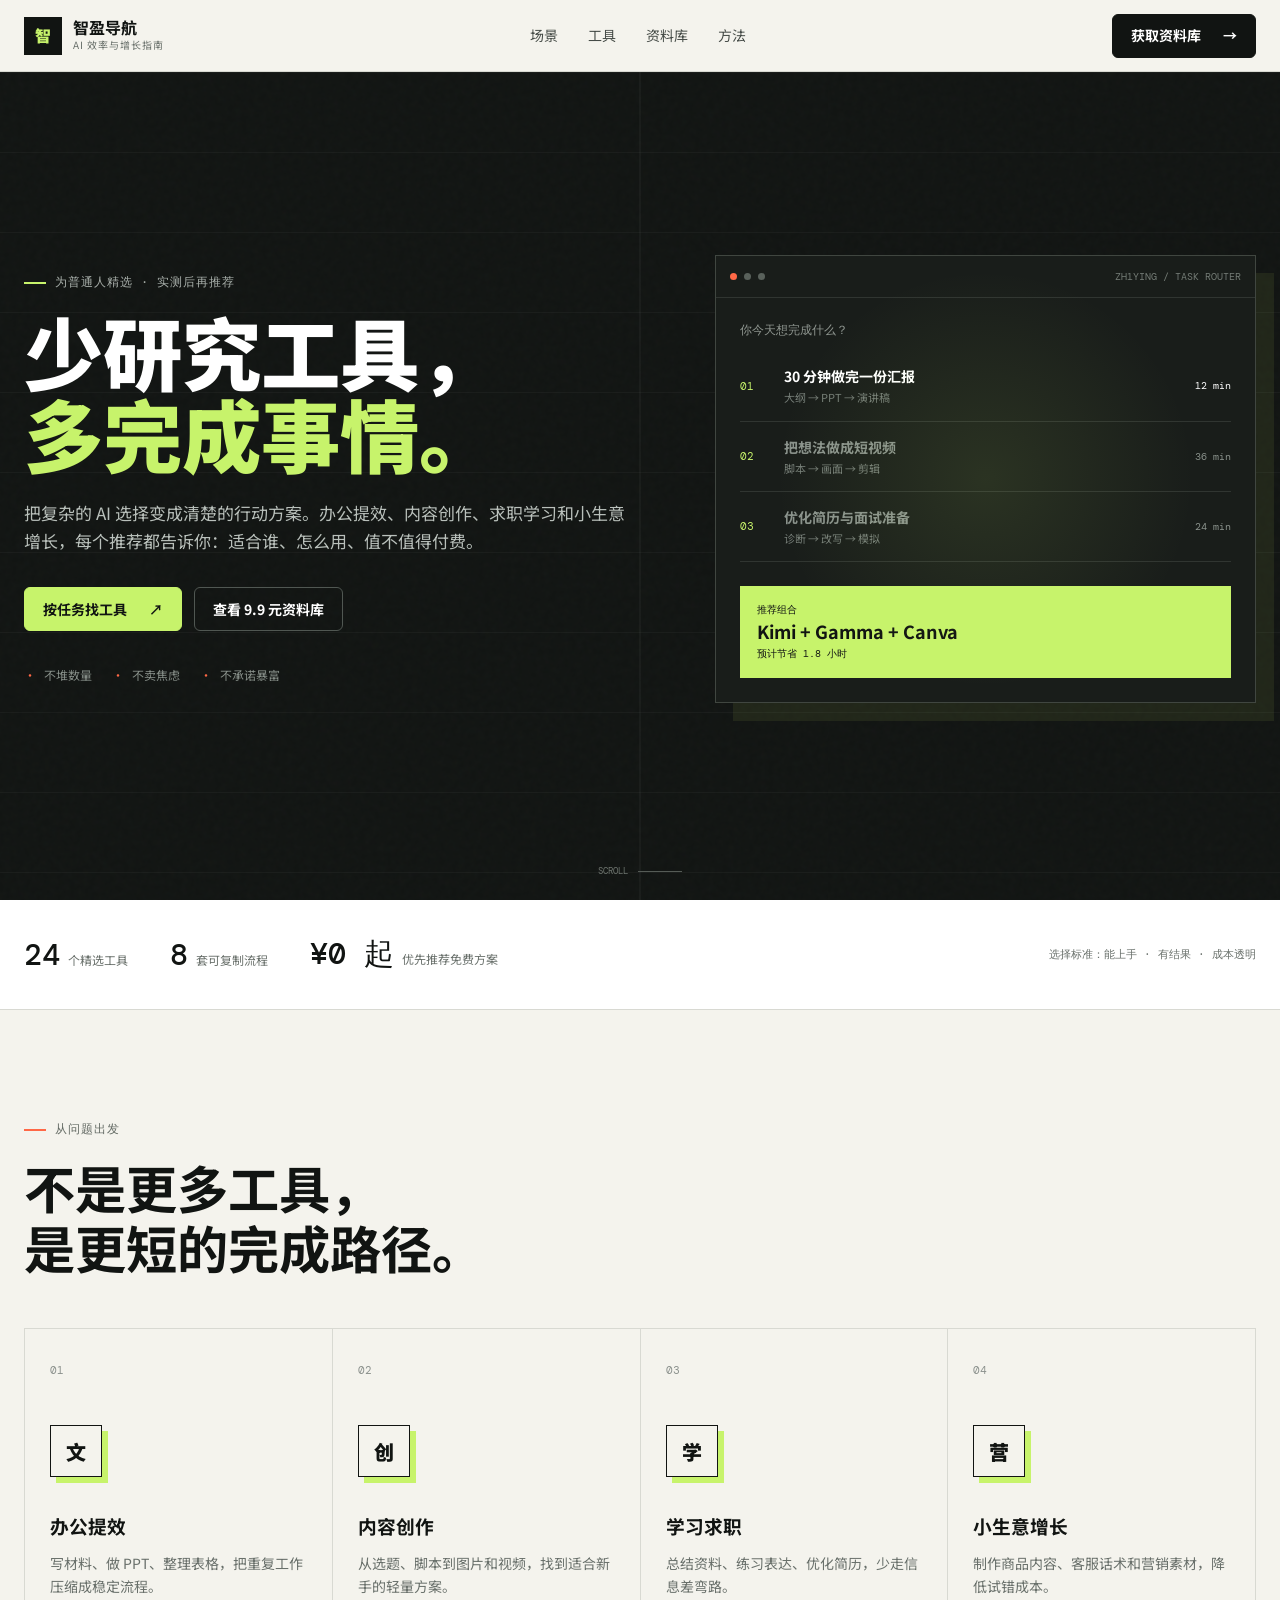
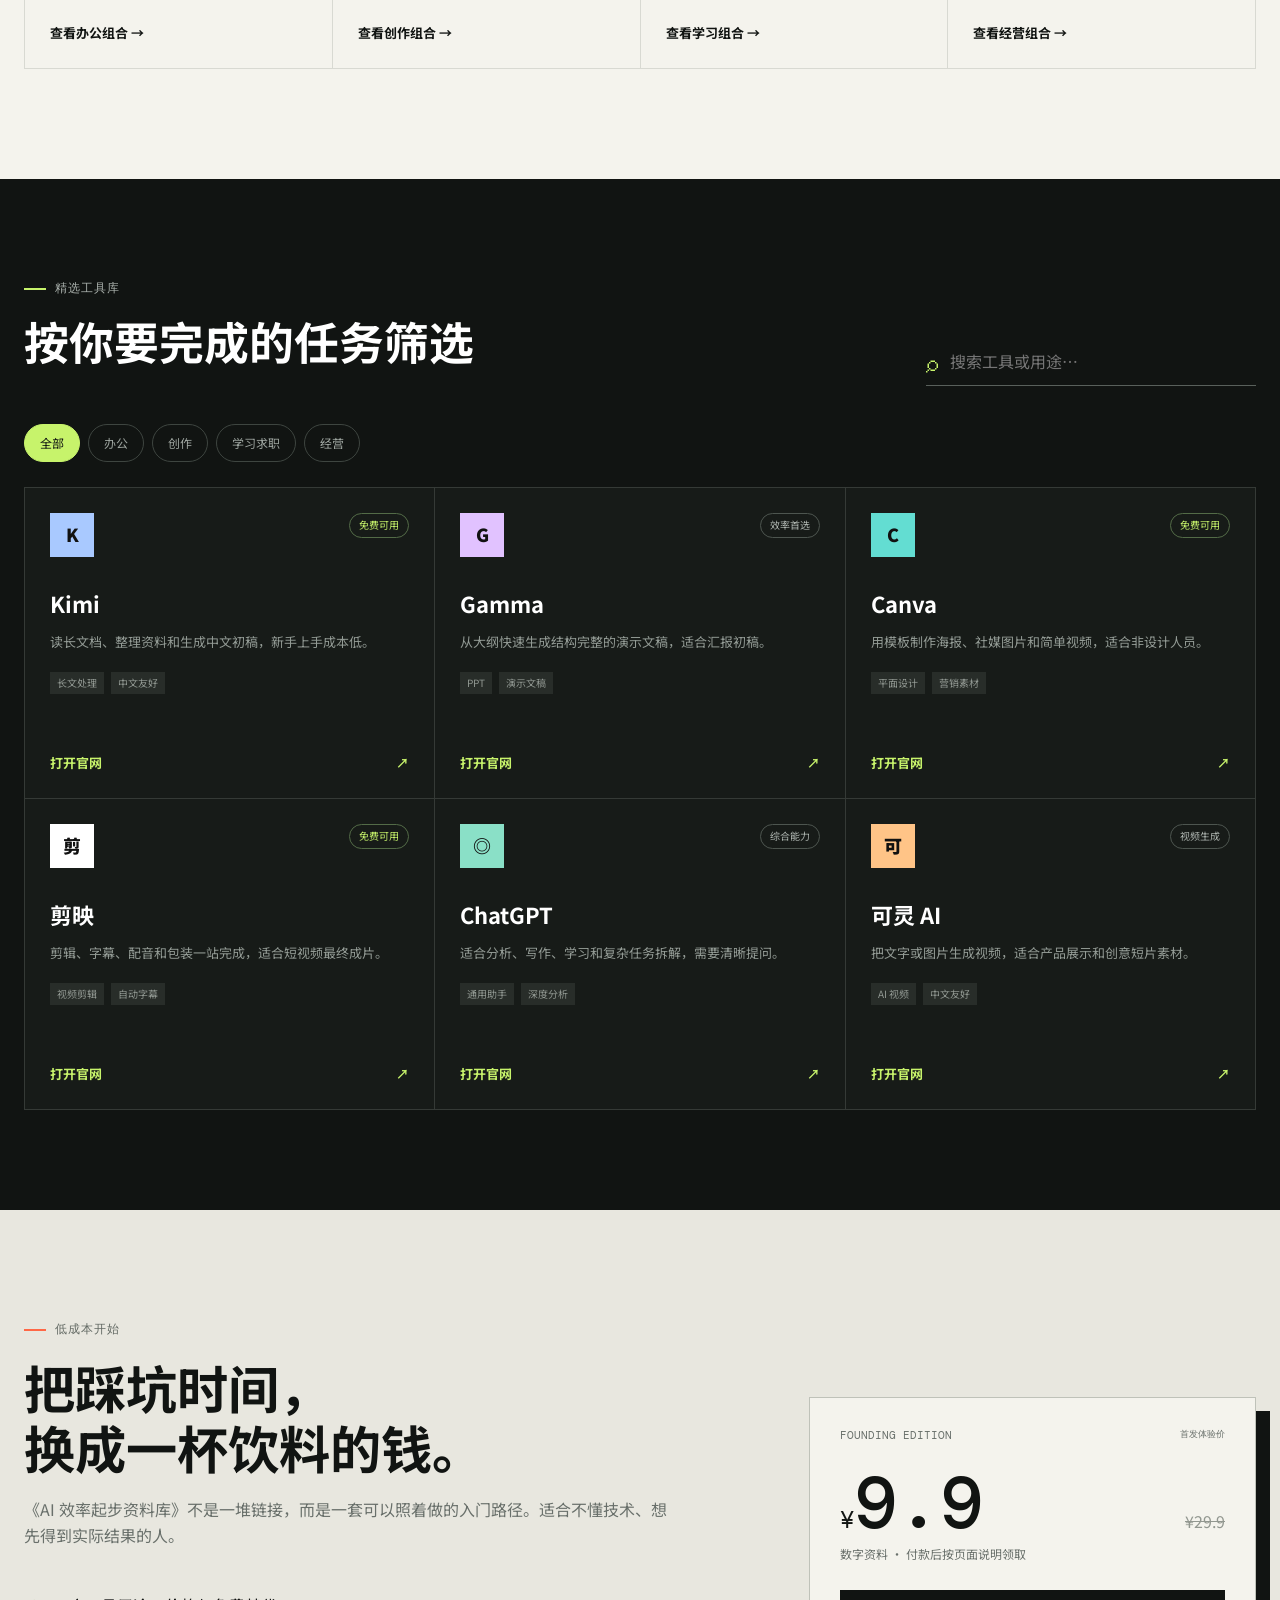
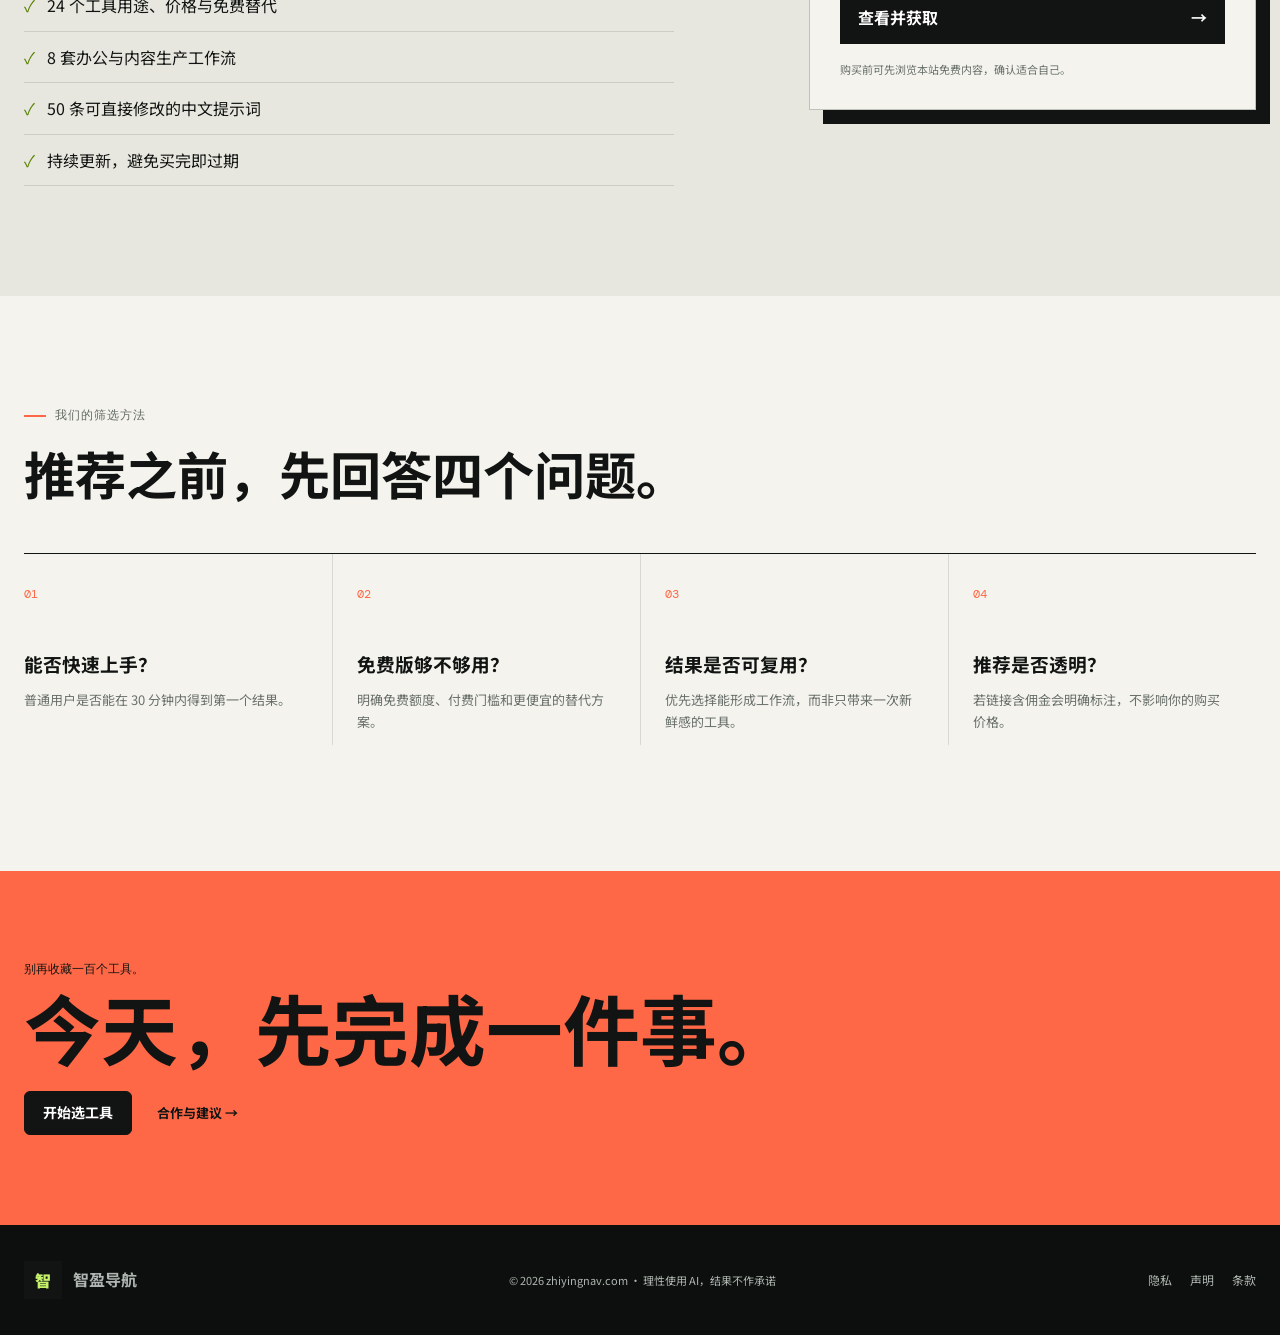
==== commit 4b5ad5fc: "Redesign homepage around AI productivity monetization" ====
--- a/index.html
+++ b/index.html
@@ -1,283 +1,82 @@
 <!doctype html>
 <html lang="zh-CN">
-  <head>
-    <meta charset="utf-8" />
-    <meta name="viewport" content="width=device-width, initial-scale=1" />
-    <title>智影导航 | AI 视频创作工具、教程与提示词</title>
-    <meta
-      name="description"
-      content="智影导航专注 AI 视频与短视频创作，整理可灵、即梦、Runway、海螺、Vidu、剪映等官方入口，并提供工具对比、成片流程和提示词模板。"
-    />
-    <meta name="theme-color" content="#fbfbf7" />
-    <meta property="og:type" content="website" />
-    <meta property="og:site_name" content="智影导航" />
-    <meta property="og:title" content="智影导航 | AI 视频创作工具与实战指南" />
-    <meta
-      property="og:description"
-      content="从选工具、写提示词到剪辑成片，给中文创作者一条清楚的 AI 视频工作流。"
-    />
-    <meta property="og:image" content="https://zhiyingnav.com/assets/site-preview.png" />
-    <link rel="canonical" href="https://zhiyingnav.com/" />
-    <link rel="icon" href="./favicon.svg" type="image/svg+xml" />
-    <link rel="stylesheet" href="./home.css" />
-    <script type="application/ld+json">
-      {
-        "@context": "https://schema.org",
-        "@type": "WebSite",
-        "name": "智影导航",
-        "url": "https://zhiyingnav.com/",
-        "description": "面向中文创作者的 AI 视频工具、教程与提示词站点"
-      }
-    </script>
-  </head>
-  <body>
-    <header class="site-header">
-      <a class="brand" href="#top" aria-label="智影导航首页">
-        <span class="brand-mark">智</span>
-        <span class="brand-copy">
-          <strong>智影导航</strong>
-          <small>AI 视频创作指南</small>
-        </span>
-      </a>
-      <nav class="nav-links" aria-label="主导航">
-        <a href="#tools">工具</a>
-        <a href="#guides">教程</a>
-        <a href="#workflow">流程</a>
-        <a href="#contact">咨询</a>
-      </nav>
-      <a class="header-action" href="./guides/ai-video-prompt-template.html">提示词模板</a>
-    </header>
+<head>
+  <meta charset="utf-8">
+  <meta name="viewport" content="width=device-width, initial-scale=1">
+  <title>智盈导航 | 把 AI 变成真正的生产力</title>
+  <meta name="description" content="为普通人筛选真正好用的 AI 与办公工具，提供实测推荐、可复制工作流和低成本数字资料。">
+  <meta name="theme-color" content="#111412">
+  <link rel="canonical" href="https://zhiyingnav.com/">
+  <link rel="icon" href="./favicon.svg" type="image/svg+xml">
+  <link rel="stylesheet" href="./home.css">
+  <link rel="stylesheet" href="./mobile-fixes.css">
+</head>
+<body>
+  <header class="site-header">
+    <a class="brand" href="#top" aria-label="智盈导航首页"><span class="brand-mark">智</span><span><strong>智盈导航</strong><small>AI 效率与增长指南</small></span></a>
+    <nav class="nav-links" aria-label="主导航"><a href="#solutions">场景</a><a href="#tools">工具</a><a href="#product">资料库</a><a href="#method">方法</a></nav>
+    <a class="header-action" href="./checkout.html">获取资料库 <span>→</span></a>
+  </header>
 
-    <main id="top">
-      <section class="hero">
-        <div class="hero-copy">
-          <p class="eyebrow">智影导航 · 专注 AI 视频与短视频</p>
-          <h1>AI 视频创作工具与实战指南</h1>
-          <p class="hero-text">
-            不再堆一大串 AI 名称。这里按“写脚本、生成画面、剪辑成片”整理工具，并给出可以直接照着做的中文流程与提示词。
-          </p>
-          <div class="hero-actions">
-            <a class="button primary" href="#tools">按用途选工具</a>
-            <a class="button secondary" href="./guides/ai-video-workflow.html">看完整成片流程</a>
-          </div>
-          <dl class="quick-stats" aria-label="站点内容概览">
-            <div>
-              <dt>9 个</dt>
-              <dd>精选创作工具</dd>
-            </div>
-            <div>
-              <dt>3 篇</dt>
-              <dd>原创实用指南</dd>
-            </div>
-            <div>
-              <dt>1 条</dt>
-              <dd>从想法到成片</dd>
-            </div>
-          </dl>
+  <main id="top">
+    <section class="hero">
+      <div class="hero-noise"></div>
+      <div class="hero-copy reveal">
+        <p class="eyebrow"><span></span>为普通人精选 · 实测后再推荐</p>
+        <h1>少研究工具，<br><em>多完成事情。</em></h1>
+        <p class="hero-text">把复杂的 AI 选择变成清楚的行动方案。办公提效、内容创作、求职学习和小生意增长，每个推荐都告诉你：适合谁、怎么用、值不值得付费。</p>
+        <div class="hero-actions"><a class="button primary" href="#tools">按任务找工具 <span>↗</span></a><a class="button ghost" href="#product">查看 9.9 元资料库</a></div>
+        <div class="trust-line"><span>不堆数量</span><span>不卖焦虑</span><span>不承诺暴富</span></div>
+      </div>
+      <div class="hero-console reveal" aria-label="AI 工具选择器预览">
+        <div class="console-bar"><span></span><span></span><span></span><small>ZH1YING / TASK ROUTER</small></div>
+        <div class="console-body">
+          <p class="console-label">你今天想完成什么？</p>
+          <div class="task active"><b>01</b><span><strong>30 分钟做完一份汇报</strong><small>大纲 → PPT → 演讲稿</small></span><i>12 min</i></div>
+          <div class="task"><b>02</b><span><strong>把想法做成短视频</strong><small>脚本 → 画面 → 剪辑</small></span><i>36 min</i></div>
+          <div class="task"><b>03</b><span><strong>优化简历与面试准备</strong><small>诊断 → 改写 → 模拟</small></span><i>24 min</i></div>
+          <div class="route"><span>推荐组合</span><strong>Kimi + Gamma + Canva</strong><small>预计节省 1.8 小时</small></div>
         </div>
+      </div>
+      <div class="scroll-cue">SCROLL <span></span></div>
+    </section>
 
-        <div class="hero-visual" aria-label="智影导航工具工作台预览">
-          <img src="./assets/site-preview.png" alt="智影导航 AI 视频工具工作台预览" />
-        </div>
-      </section>
+    <section class="signal-strip" aria-label="网站数据"><div><strong data-count="24">0</strong><span>个精选工具</span></div><div><strong data-count="8">0</strong><span>套可复制流程</span></div><div><strong>¥0 起</strong><span>优先推荐免费方案</span></div><p>选择标准：能上手 · 有结果 · 成本透明</p></section>
 
-      <section class="finder" id="tools" aria-labelledby="tools-title">
-        <div class="section-heading">
-          <p class="eyebrow">Video Tool Finder</p>
-          <h2 id="tools-title">先看你要做哪一步</h2>
-          <p>每个入口都指向官方站点。免费额度、模型版本和地区可用性变化较快，请以官方页面为准。</p>
-        </div>
+    <section class="solutions" id="solutions">
+      <div class="section-heading reveal"><p class="eyebrow"><span></span>从问题出发</p><h2>不是更多工具，<br>是更短的完成路径。</h2></div>
+      <div class="solution-grid">
+        <article class="solution-card reveal"><span class="index">01</span><div class="solution-icon">文</div><h3>办公提效</h3><p>写材料、做 PPT、整理表格，把重复工作压缩成稳定流程。</p><a href="#tools" data-set-filter="office">查看办公组合 →</a></article>
+        <article class="solution-card reveal"><span class="index">02</span><div class="solution-icon">创</div><h3>内容创作</h3><p>从选题、脚本到图片和视频，找到适合新手的轻量方案。</p><a href="#tools" data-set-filter="content">查看创作组合 →</a></article>
+        <article class="solution-card reveal"><span class="index">03</span><div class="solution-icon">学</div><h3>学习求职</h3><p>总结资料、练习表达、优化简历，少走信息差弯路。</p><a href="#tools" data-set-filter="study">查看学习组合 →</a></article>
+        <article class="solution-card reveal"><span class="index">04</span><div class="solution-icon">营</div><h3>小生意增长</h3><p>制作商品内容、客服话术和营销素材，降低试错成本。</p><a href="#tools" data-set-filter="business">查看经营组合 →</a></article>
+      </div>
+    </section>
 
-        <div class="filter-panel" role="search">
-          <label class="search-box">
-            <span>搜索工具或用途</span>
-            <input id="toolSearch" type="search" placeholder="例如：图生视频、人物一致、剪辑、脚本、动漫" />
-          </label>
-          <div class="chips" aria-label="工具分类筛选">
-            <button class="chip active" data-filter="all" type="button">全部</button>
-            <button class="chip" data-filter="generate" type="button">生成视频</button>
-            <button class="chip" data-filter="edit" type="button">剪辑成片</button>
-            <button class="chip" data-filter="script" type="button">脚本策划</button>
-            <button class="chip" data-filter="china" type="button">中文友好</button>
-          </div>
-        </div>
+    <section class="finder" id="tools">
+      <div class="finder-head reveal"><div><p class="eyebrow light"><span></span>精选工具库</p><h2>按你要完成的任务筛选</h2></div><label class="search-box"><span>⌕</span><input id="toolSearch" type="search" placeholder="搜索工具或用途…" aria-label="搜索工具"></label></div>
+      <div class="chips reveal" aria-label="工具分类"><button class="chip active" data-filter="all">全部</button><button class="chip" data-filter="office">办公</button><button class="chip" data-filter="content">创作</button><button class="chip" data-filter="study">学习求职</button><button class="chip" data-filter="business">经营</button></div>
+      <div class="tool-grid" id="toolGrid">
+        <article class="tool-card reveal" data-category="office study" data-keywords="kimi 长文 总结 文档 写作"><div class="tool-top"><span class="tool-logo kimi">K</span><span class="tag free">免费可用</span></div><h3>Kimi</h3><p>读长文档、整理资料和生成中文初稿，新手上手成本低。</p><div class="tool-meta"><span>长文处理</span><span>中文友好</span></div><a href="https://www.kimi.com/" target="_blank" rel="noreferrer">打开官网 <span>↗</span></a></article>
+        <article class="tool-card reveal" data-category="office business" data-keywords="gamma ppt 演示 汇报"><div class="tool-top"><span class="tool-logo gamma">G</span><span class="tag">效率首选</span></div><h3>Gamma</h3><p>从大纲快速生成结构完整的演示文稿，适合汇报初稿。</p><div class="tool-meta"><span>PPT</span><span>演示文稿</span></div><a href="https://gamma.app/" target="_blank" rel="noreferrer">打开官网 <span>↗</span></a></article>
+        <article class="tool-card reveal" data-category="content business" data-keywords="canva 图片 海报 设计 营销"><div class="tool-top"><span class="tool-logo canva">C</span><span class="tag free">免费可用</span></div><h3>Canva</h3><p>用模板制作海报、社媒图片和简单视频，适合非设计人员。</p><div class="tool-meta"><span>平面设计</span><span>营销素材</span></div><a href="https://www.canva.cn/" target="_blank" rel="noreferrer">打开官网 <span>↗</span></a></article>
+        <article class="tool-card reveal" data-category="content business" data-keywords="剪映 视频 字幕 剪辑 口播"><div class="tool-top"><span class="tool-logo capcut">剪</span><span class="tag free">免费可用</span></div><h3>剪映</h3><p>剪辑、字幕、配音和包装一站完成，适合短视频最终成片。</p><div class="tool-meta"><span>视频剪辑</span><span>自动字幕</span></div><a href="https://www.capcut.cn/" target="_blank" rel="noreferrer">打开官网 <span>↗</span></a></article>
+        <article class="tool-card reveal" data-category="office study content" data-keywords="chatgpt 写作 分析 编程 学习"><div class="tool-top"><span class="tool-logo chatgpt">◎</span><span class="tag">综合能力</span></div><h3>ChatGPT</h3><p>适合分析、写作、学习和复杂任务拆解，需要清晰提问。</p><div class="tool-meta"><span>通用助手</span><span>深度分析</span></div><a href="https://chatgpt.com/" target="_blank" rel="noreferrer">打开官网 <span>↗</span></a></article>
+        <article class="tool-card reveal" data-category="content business" data-keywords="可灵 视频 图生视频 营销"><div class="tool-top"><span class="tool-logo kling">可</span><span class="tag">视频生成</span></div><h3>可灵 AI</h3><p>把文字或图片生成视频，适合产品展示和创意短片素材。</p><div class="tool-meta"><span>AI 视频</span><span>中文友好</span></div><a href="https://klingai.kuaishou.com/" target="_blank" rel="noreferrer">打开官网 <span>↗</span></a></article>
+      </div>
+      <p id="emptyState" class="empty-state" hidden>没有匹配结果，试试“写作”“视频”或切换分类。</p>
+    </section>
 
-        <div class="tool-grid" id="toolGrid">
-          <article class="tool-card" data-category="generate china" data-keywords="可灵 Kling 文生视频 图生视频 首尾帧 多镜头 人物一致">
-            <div class="tool-head">
-              <span class="tool-badge">综合生成</span>
-              <h3>可灵 AI</h3>
-            </div>
-            <p>适合文生视频、图生视频、首尾帧控制和需要明确镜头运动的画面。</p>
-            <a href="https://klingai.kuaishou.com/" target="_blank" rel="noreferrer">打开可灵官网</a>
-          </article>
+    <section class="product" id="product">
+      <div class="product-copy reveal"><p class="eyebrow"><span></span>低成本开始</p><h2>把踩坑时间，<br>换成一杯饮料的钱。</h2><p>《AI 效率起步资料库》不是一堆链接，而是一套可以照着做的入门路径。适合不懂技术、想先得到实际结果的人。</p><ul><li><span>✓</span>24 个工具用途、价格与免费替代</li><li><span>✓</span>8 套办公与内容生产工作流</li><li><span>✓</span>50 条可直接修改的中文提示词</li><li><span>✓</span>持续更新，避免买完即过期</li></ul></div>
+      <div class="price-panel reveal"><div class="price-head"><span>FOUNDING EDITION</span><small>首发体验价</small></div><div class="price"><sup>¥</sup><strong>9.9</strong><del>¥29.9</del></div><p>数字资料 · 付款后按页面说明领取</p><a class="buy-button" href="./checkout.html">查看并获取 <span>→</span></a><small class="honest-note">购买前可先浏览本站免费内容，确认适合自己。</small></div>
+    </section>
 
-          <article class="tool-card" data-category="generate china" data-keywords="即梦 剪映 中文 图片 视频 智能画布 首尾帧 短片">
-            <div class="tool-head">
-              <span class="tool-badge">中文创作</span>
-              <h3>即梦 AI</h3>
-            </div>
-            <p>适合中文提示词、图片与视频连续创作，也便于衔接剪映完成短视频。</p>
-            <a href="https://jimeng.jianying.com/" target="_blank" rel="noreferrer">打开即梦官网</a>
-          </article>
+    <section class="method" id="method"><div class="section-heading reveal"><p class="eyebrow"><span></span>我们的筛选方法</p><h2>推荐之前，先回答四个问题。</h2></div><ol class="method-list"><li class="reveal"><span>01</span><h3>能否快速上手？</h3><p>普通用户是否能在 30 分钟内得到第一个结果。</p></li><li class="reveal"><span>02</span><h3>免费版够不够用？</h3><p>明确免费额度、付费门槛和更便宜的替代方案。</p></li><li class="reveal"><span>03</span><h3>结果是否可复用？</h3><p>优先选择能形成工作流，而非只带来一次新鲜感的工具。</p></li><li class="reveal"><span>04</span><h3>推荐是否透明？</h3><p>若链接含佣金会明确标注，不影响你的购买价格。</p></li></ol></section>
 
-          <article class="tool-card" data-category="generate china" data-keywords="海螺 Hailuo MiniMax 图生视频 动作 人物 产品">
-            <div class="tool-head">
-              <span class="tool-badge">快速尝试</span>
-              <h3>海螺 AI</h3>
-            </div>
-            <p>适合把人物图、产品图和概念图快速变成有动作的短片素材。</p>
-            <a href="https://hailuoai.video/" target="_blank" rel="noreferrer">打开海螺官网</a>
-          </article>
-
-          <article class="tool-card" data-category="generate china" data-keywords="Vidu 生数 文生视频 图生视频 参考生视频 主体一致 动漫">
-            <div class="tool-head">
-              <span class="tool-badge">参考一致</span>
-              <h3>Vidu</h3>
-            </div>
-            <p>适合参考生视频、角色与物体一致性，以及动漫和高动态画面。</p>
-            <a href="https://www.vidu.com/zh" target="_blank" rel="noreferrer">打开 Vidu 官网</a>
-          </article>
-
-          <article class="tool-card" data-category="generate" data-keywords="Runway 国际 电影感 文生视频 图生视频 生成式影像 编辑">
-            <div class="tool-head">
-              <span class="tool-badge">专业工作流</span>
-              <h3>Runway</h3>
-            </div>
-            <p>适合电影感画面、生成式影像实验，以及需要更多后期工具的创作流程。</p>
-            <a href="https://runwayml.com/" target="_blank" rel="noreferrer">打开 Runway 官网</a>
-          </article>
-
-          <article class="tool-card" data-category="generate" data-keywords="Pika 特效 动画 短片 产品展示 风格化">
-            <div class="tool-head">
-              <span class="tool-badge">创意特效</span>
-              <h3>Pika</h3>
-            </div>
-            <p>适合短片、风格化动画、趣味特效和社交媒体创意片段。</p>
-            <a href="https://pika.art/" target="_blank" rel="noreferrer">打开 Pika 官网</a>
-          </article>
-
-          <article class="tool-card" data-category="edit china" data-keywords="剪映 CapCut 剪辑 字幕 音频 降噪 口播 成片">
-            <div class="tool-head">
-              <span class="tool-badge">剪辑发布</span>
-              <h3>剪映</h3>
-            </div>
-            <p>适合把生成片段拼接成片，补字幕、配音、音乐、转场并导出发布。</p>
-            <a href="https://www.capcut.cn/" target="_blank" rel="noreferrer">打开剪映官网</a>
-          </article>
-
-          <article class="tool-card" data-category="script" data-keywords="ChatGPT 脚本 分镜 文案 创意 旁白 提示词">
-            <div class="tool-head">
-              <span class="tool-badge">脚本分镜</span>
-              <h3>ChatGPT</h3>
-            </div>
-            <p>适合确定选题、拆解 30 至 60 秒脚本、生成分镜表和改写视频提示词。</p>
-            <a href="https://chatgpt.com/" target="_blank" rel="noreferrer">打开 ChatGPT</a>
-          </article>
-
-          <article class="tool-card" data-category="script china" data-keywords="Kimi 中文 长文 脚本 资料 口播 文案 分镜">
-            <div class="tool-head">
-              <span class="tool-badge">中文策划</span>
-              <h3>Kimi</h3>
-            </div>
-            <p>适合读取中文资料、提炼选题、整理口播稿和生成结构清楚的分镜初稿。</p>
-            <a href="https://www.kimi.com/" target="_blank" rel="noreferrer">打开 Kimi</a>
-          </article>
-        </div>
-        <p class="empty-state" id="emptyState" hidden>没有匹配结果。换一个关键词，或切回“全部”。</p>
-      </section>
-
-      <section class="guides" id="guides" aria-labelledby="guides-title">
-        <div class="section-heading compact">
-          <p class="eyebrow">Practical Guides</p>
-          <h2 id="guides-title">先解决三个最常见的问题</h2>
-          <p>工具会更新，但选型方法、创作流程和提示词结构可以反复使用。</p>
-        </div>
-        <div class="guide-grid">
-          <article class="guide-card featured">
-            <p class="guide-meta">新手入门 · 约 8 分钟</p>
-            <h3>AI 短视频从脚本到成片的完整流程</h3>
-            <p>从选题、脚本、分镜、生成素材到剪映成片，按顺序完成第一条 30 至 60 秒视频。</p>
-            <a href="./guides/ai-video-workflow.html">查看完整流程</a>
-          </article>
-          <article class="guide-card">
-            <p class="guide-meta">工具选择 · 约 5 分钟</p>
-            <h3>可灵 AI 和即梦 AI 怎么选</h3>
-            <p>不按参数表比高低，直接按中文创作、画面控制和后续剪辑场景选择。</p>
-            <a href="./guides/kling-vs-jimeng.html">查看选择建议</a>
-          </article>
-          <article class="guide-card">
-            <p class="guide-meta">可复制 · 持续更新</p>
-            <h3>AI 视频提示词公式与模板</h3>
-            <p>用“主体 + 动作 + 镜头 + 场景 + 光线 + 风格”写出更可控的提示词。</p>
-            <a href="./guides/ai-video-prompt-template.html">领取免费模板</a>
-          </article>
-        </div>
-      </section>
-
-      <section class="workflow" id="workflow" aria-labelledby="workflow-title">
-        <div class="section-heading compact">
-          <p class="eyebrow">One Clear Workflow</p>
-          <h2 id="workflow-title">一条能真正做完的路线</h2>
-        </div>
-        <ol class="workflow-list">
-          <li>
-            <span>01</span>
-            <div>
-              <h3>先写 30 秒脚本</h3>
-              <p>只保留一个主题、一个开头钩子和三个画面信息点，避免一开始就做长片。</p>
-            </div>
-          </li>
-          <li>
-            <span>02</span>
-            <div>
-              <h3>把脚本拆成 5 个镜头</h3>
-              <p>每个镜头只表达一个动作，先确定主体与构图，再考虑运镜和特效。</p>
-            </div>
-          </li>
-          <li>
-            <span>03</span>
-            <div>
-              <h3>先图后视频更稳定</h3>
-              <p>先生成满意的关键画面，再用图生视频让它动起来，通常比一句话直接生成整片更可控。</p>
-            </div>
-          </li>
-          <li>
-            <span>04</span>
-            <div>
-              <h3>最后用剪映成片</h3>
-              <p>统一比例、节奏、字幕、配音和音乐。生成工具负责素材，剪辑工具负责成片。</p>
-            </div>
-          </li>
-        </ol>
-      </section>
-
-      <section class="contact" id="contact" aria-labelledby="contact-title">
-        <div>
-          <p class="eyebrow">Creator Support</p>
-          <h2 id="contact-title">有具体视频想法，但不知道怎么落地？</h2>
-          <p>可微信联系，说明你的行业、视频用途和现有素材。当前先提供工具选择、脚本拆解和提示词方向咨询。</p>
-        </div>
-        <div class="contact-box" aria-label="微信联系方式">
-          <small>微信号</small>
-          <strong>w2582479036</strong>
-          <span>添加时备注“智影导航”</span>
-        </div>
-      </section>
-    </main>
-
-    <footer class="site-footer">
-      <div>
-        <p>© 2026 智影导航 · zhiyingnav.com</p>
-        <p>工具功能、价格和地区可用性以官方页面为准。</p>
-      </div>
-      <nav aria-label="页脚导航">
-        <a href="./privacy.html">隐私</a>
-        <a href="./disclaimer.html">声明</a>
-        <a href="./terms.html">条款</a>
-      </nav>
-    </footer>
-
-    <script src="./home.js"></script>
-  </body>
+    <section class="final-cta reveal"><p>别再收藏一百个工具。</p><h2>今天，先完成一件事。</h2><div><a class="button primary" href="#tools">开始选工具</a><a href="mailto:hello@zhiyingnav.com">合作与建议 →</a></div></section>
+  </main>
+  <footer class="site-footer"><a class="brand" href="#top"><span class="brand-mark">智</span><strong>智盈导航</strong></a><p>© 2026 zhiyingnav.com · 理性使用 AI，结果不作承诺</p><nav><a href="./privacy.html">隐私</a><a href="./disclaimer.html">声明</a><a href="./terms.html">条款</a></nav></footer>
+  <script src="./home.js"></script>
+</body>
 </html>
--- a/home.css
+++ b/home.css
@@ -1,950 +1,8 @@
-:root {
-  color-scheme: light;
-  --ink: #182320;
-  --muted: #5f6f69;
-  --paper: #fbfbf7;
-  --surface: #ffffff;
-  --surface-soft: #f1f6f3;
-  --line: #dce6e0;
-  --teal: #0d766e;
-  --teal-dark: #07524c;
-  --amber: #f0b446;
-  --coral: #df6d55;
-  --blue: #3f74b5;
-  --shadow: 0 16px 42px rgba(31, 47, 42, 0.1);
-  --radius: 8px;
-}
-
-*,
-*::before,
-*::after {
-  box-sizing: border-box;
-}
-
-html {
-  scroll-behavior: smooth;
-}
-
-body {
-  margin: 0;
-  background: var(--paper);
-  color: var(--ink);
-  font-family: "Microsoft YaHei", "PingFang SC", "Noto Sans SC", Arial, sans-serif;
-  line-height: 1.65;
-  text-rendering: optimizeLegibility;
-}
-
-a {
-  color: inherit;
-  text-decoration: none;
-}
-
-img {
-  display: block;
-  max-width: 100%;
-}
-
-button,
-input {
-  font: inherit;
-}
-
-.site-header {
-  position: sticky;
-  top: 0;
-  z-index: 20;
-  display: flex;
-  align-items: center;
-  justify-content: space-between;
-  gap: 24px;
-  padding: 14px 56px;
-  background: rgba(251, 251, 247, 0.94);
-  border-bottom: 1px solid rgba(220, 230, 224, 0.9);
-  backdrop-filter: blur(14px);
-}
-
-.brand {
-  display: inline-flex;
-  align-items: center;
-  gap: 12px;
-  min-width: 0;
-}
-
-.brand-mark {
-  display: grid;
-  width: 42px;
-  height: 42px;
-  place-items: center;
-  flex: none;
-  border-radius: var(--radius);
-  background: var(--ink);
-  color: #fff;
-  font-weight: 900;
-}
-
-.brand-copy {
-  display: grid;
-  gap: 1px;
-}
-
-.brand-copy strong {
-  font-size: 1rem;
-  line-height: 1.1;
-}
-
-.brand-copy small {
-  color: var(--muted);
-  font-size: 0.76rem;
-}
-
-.nav-links,
-.site-footer nav {
-  display: flex;
-  align-items: center;
-  gap: 24px;
-  color: var(--muted);
-  font-size: 0.92rem;
-}
-
-.nav-links a:hover,
-.nav-links a:focus-visible,
-.site-footer a:hover,
-.site-footer a:focus-visible {
-  color: var(--teal);
-}
-
-.header-action,
-.button {
-  display: inline-flex;
-  min-height: 42px;
-  align-items: center;
-  justify-content: center;
-  border-radius: var(--radius);
-  font-weight: 800;
-}
-
-.header-action {
-  padding: 0 16px;
-  background: var(--ink);
-  color: #fff;
-}
-
-.button {
-  padding: 0 18px;
-  border: 1px solid var(--line);
-  background: var(--surface);
-}
-
-.button.primary {
-  border-color: transparent;
-  background: var(--teal);
-  color: #fff;
-}
-
-.button.primary:hover,
-.button.primary:focus-visible {
-  background: var(--teal-dark);
-}
-
-.button.secondary:hover,
-.button.secondary:focus-visible {
-  border-color: var(--teal);
-  color: var(--teal);
-}
-
-.hero {
-  display: grid;
-  grid-template-columns: minmax(0, 1.06fr) minmax(360px, 0.94fr);
-  gap: 52px;
-  align-items: center;
-  min-height: min(760px, calc(100vh - 140px));
-  padding: 58px 56px 44px;
-  background: var(--surface-soft);
-  border-bottom: 1px solid var(--line);
-}
-
-.hero-copy {
-  max-width: 760px;
-}
-
-.eyebrow {
-  margin: 0 0 10px;
-  color: var(--teal);
-  font-size: 0.78rem;
-  font-weight: 900;
-  text-transform: uppercase;
-}
-
-h1,
-h2,
-h3,
-p {
-  margin-top: 0;
-}
-
-h1 {
-  margin-bottom: 18px;
-  max-width: 760px;
-  font-size: 3.8rem;
-  line-height: 1.08;
-  letter-spacing: 0;
-}
-
-h2 {
-  margin-bottom: 12px;
-  font-size: 2.25rem;
-  line-height: 1.2;
-  letter-spacing: 0;
-}
-
-h3 {
-  margin-bottom: 10px;
-  font-size: 1.18rem;
-  line-height: 1.35;
-  letter-spacing: 0;
-}
-
-.hero-text {
-  max-width: 660px;
-  color: var(--muted);
-  font-size: 1.08rem;
-}
-
-.hero-actions {
-  display: flex;
-  flex-wrap: wrap;
-  gap: 12px;
-  margin: 28px 0;
-}
-
-.quick-stats {
-  display: grid;
-  grid-template-columns: repeat(3, minmax(0, 1fr));
-  gap: 12px;
-  max-width: 590px;
-  margin: 0;
-}
-
-.quick-stats div {
-  padding: 14px 16px;
-  border-left: 3px solid var(--amber);
-  background: rgba(255, 255, 255, 0.72);
-}
-
-.quick-stats div:nth-child(2) {
-  border-color: var(--coral);
-}
-
-.quick-stats div:nth-child(3) {
-  border-color: var(--blue);
-}
-
-.quick-stats dt {
-  font-size: 1.4rem;
-  font-weight: 900;
-}
-
-.quick-stats dd {
-  margin: 2px 0 0;
-  color: var(--muted);
-  font-size: 0.86rem;
-}
-
-.hero-visual {
-  overflow: hidden;
-  border: 1px solid var(--line);
-  border-radius: var(--radius);
-  background: var(--surface);
-  box-shadow: var(--shadow);
-}
-
-.hero-visual img {
-  width: 100%;
-  aspect-ratio: 4 / 3;
-  object-fit: cover;
-}
-
-.finder,
-.guides,
-.workflow,
-.contact {
-  padding: 64px 56px;
-}
-
-.section-heading {
-  max-width: 820px;
-  margin-bottom: 26px;
-}
-
-.section-heading p:not(.eyebrow),
-.contact p {
-  color: var(--muted);
-}
-
-.section-heading.compact {
-  margin-bottom: 24px;
-}
-
-.filter-panel {
-  display: grid;
-  grid-template-columns: minmax(260px, 1fr) auto;
-  gap: 18px;
-  align-items: end;
-  margin-bottom: 22px;
-}
-
-.search-box {
-  display: grid;
-  gap: 8px;
-}
-
-.search-box span {
-  color: var(--muted);
-  font-size: 0.9rem;
-}
-
-.search-box input {
-  width: 100%;
-  min-height: 48px;
-  border: 1px solid var(--line);
-  border-radius: var(--radius);
-  background: var(--surface);
-  color: var(--ink);
-  padding: 0 16px;
-  outline: none;
-}
-
-.search-box input:focus {
-  border-color: rgba(13, 118, 110, 0.56);
-  box-shadow: 0 0 0 4px rgba(13, 118, 110, 0.09);
-}
-
-.chips {
-  display: flex;
-  flex-wrap: wrap;
-  gap: 8px;
-  justify-content: flex-end;
-}
-
-.chip {
-  min-height: 40px;
-  border: 1px solid var(--line);
-  border-radius: var(--radius);
-  background: var(--surface);
-  color: var(--muted);
-  padding: 0 12px;
-  cursor: pointer;
-}
-
-.chip:hover,
-.chip:focus-visible,
-.chip.active {
-  border-color: rgba(13, 118, 110, 0.45);
-  background: #e7f3ef;
-  color: var(--teal-dark);
-}
-
-.tool-grid {
-  display: grid;
-  grid-template-columns: repeat(3, minmax(0, 1fr));
-  gap: 16px;
-}
-
-.tool-card,
-.guide-card {
-  border: 1px solid var(--line);
-  border-radius: var(--radius);
-  background: var(--surface);
-  box-shadow: 0 9px 24px rgba(31, 47, 42, 0.055);
-}
-
-.tool-card {
-  display: grid;
-  gap: 12px;
-  min-height: 214px;
-  padding: 20px;
-}
-
-.tool-card.hidden {
-  display: none;
-}
-
-.tool-head {
-  display: flex;
-  align-items: start;
-  justify-content: space-between;
-  gap: 12px;
-}
-
-.tool-head h3 {
-  margin: 0;
-}
-
-.tool-badge {
-  display: inline-flex;
-  min-height: 26px;
-  align-items: center;
-  border-radius: 999px;
-  background: #fff1d5;
-  color: #8a5a08;
-  padding: 0 10px;
-  flex: none;
-  font-size: 0.76rem;
-  font-weight: 800;
-}
-
-.tool-card:nth-child(3n + 1) .tool-badge {
-  background: #e6f3f1;
-  color: var(--teal-dark);
-}
-
-.tool-card:nth-child(3n + 2) .tool-badge {
-  background: #eaf1fb;
-  color: #315d92;
-}
-
-.tool-card p,
-.guide-card p,
-.workflow-list p {
-  margin: 0;
-  color: var(--muted);
-}
-
-.tool-card a,
-.guide-card a,
-.article-main a {
-  color: var(--teal);
-  font-weight: 900;
-}
-
-.tool-card a {
-  align-self: end;
-}
-
-.tool-card a:hover,
-.tool-card a:focus-visible,
-.guide-card a:hover,
-.guide-card a:focus-visible,
-.article-main a:hover,
-.article-main a:focus-visible {
-  color: var(--teal-dark);
-  text-decoration: underline;
-  text-underline-offset: 3px;
-}
-
-.empty-state {
-  margin: 18px 0 0;
-  padding: 16px;
-  border: 1px dashed var(--line);
-  border-radius: var(--radius);
-  color: var(--muted);
-}
-
-.guides {
-  background: #f6f3e8;
-  border-top: 1px solid var(--line);
-  border-bottom: 1px solid var(--line);
-}
-
-.guide-grid {
-  display: grid;
-  grid-template-columns: 1.2fr 1fr 1fr;
-  gap: 16px;
-}
-
-.guide-card {
-  display: flex;
-  min-height: 270px;
-  flex-direction: column;
-  padding: 24px;
-}
-
-.guide-card.featured {
-  border-top: 4px solid var(--coral);
-}
-
-.guide-card:nth-child(2) {
-  border-top: 4px solid var(--blue);
-}
-
-.guide-card:nth-child(3) {
-  border-top: 4px solid var(--amber);
-}
-
-.guide-card .guide-meta {
-  margin-bottom: 18px;
-  color: var(--teal-dark);
-  font-size: 0.82rem;
-  font-weight: 800;
-}
-
-.guide-card h3 {
-  font-size: 1.3rem;
-}
-
-.guide-card a {
-  margin-top: auto;
-  padding-top: 20px;
-}
-
-.workflow {
-  background: var(--paper);
-}
-
-.workflow-list {
-  display: grid;
-  grid-template-columns: repeat(4, minmax(0, 1fr));
-  gap: 0;
-  margin: 0;
-  padding: 0;
-  list-style: none;
-}
-
-.workflow-list li {
-  display: grid;
-  grid-template-rows: auto 1fr;
-  gap: 16px;
-  min-height: 238px;
-  padding: 24px;
-  border-top: 1px solid var(--line);
-  border-bottom: 1px solid var(--line);
-  border-left: 1px solid var(--line);
-  background: #fff;
-}
-
-.workflow-list li:last-child {
-  border-right: 1px solid var(--line);
-}
-
-.workflow-list span {
-  color: var(--coral);
-  font-size: 1.45rem;
-  font-weight: 900;
-}
-
-.contact {
-  display: flex;
-  align-items: center;
-  justify-content: space-between;
-  gap: 36px;
-  background: var(--ink);
-  color: #fff;
-}
-
-.contact > div:first-child {
-  max-width: 760px;
-}
-
-.contact .eyebrow {
-  color: var(--amber);
-}
-
-.contact p {
-  margin-bottom: 0;
-  color: #c9d5cf;
-}
-
-.contact-box {
-  display: grid;
-  min-width: 260px;
-  gap: 3px;
-  padding: 18px 22px;
-  border: 1px solid #52615b;
-  border-radius: var(--radius);
-  background: #22302c;
-}
-
-.contact-box small,
-.contact-box span {
-  color: #b9c8c1;
-}
-
-.contact-box strong {
-  font-size: 1.42rem;
-  overflow-wrap: anywhere;
-}
-
-.site-footer {
-  display: flex;
-  align-items: center;
-  justify-content: space-between;
-  gap: 22px;
-  padding: 24px 56px 32px;
-  color: var(--muted);
-  font-size: 0.9rem;
-}
-
-.site-footer p {
-  margin: 0;
-}
-
-/* Guide pages */
-.article-hero {
-  padding: 64px 56px 42px;
-  background: var(--surface-soft);
-  border-bottom: 1px solid var(--line);
-}
-
-.article-hero-inner {
-  max-width: 960px;
-  margin: 0 auto;
-}
-
-.breadcrumbs {
-  display: flex;
-  flex-wrap: wrap;
-  gap: 8px;
-  margin-bottom: 22px;
-  color: var(--muted);
-  font-size: 0.88rem;
-}
-
-.breadcrumbs a:hover,
-.breadcrumbs a:focus-visible {
-  color: var(--teal);
-}
-
-.article-hero h1 {
-  max-width: 900px;
-  font-size: 3.15rem;
-}
-
-.article-lead {
-  max-width: 800px;
-  color: var(--muted);
-  font-size: 1.1rem;
-}
-
-.article-meta {
-  display: flex;
-  flex-wrap: wrap;
-  gap: 14px;
-  margin-top: 24px;
-  color: var(--muted);
-  font-size: 0.86rem;
-}
-
-.article-layout {
-  display: grid;
-  grid-template-columns: minmax(0, 760px) 260px;
-  gap: 56px;
-  justify-content: center;
-  align-items: start;
-  padding: 56px;
-}
-
-.article-main {
-  min-width: 0;
-}
-
-.article-main > h2 {
-  margin-top: 52px;
-  padding-top: 8px;
-  font-size: 1.85rem;
-}
-
-.article-main > h2:first-child {
-  margin-top: 0;
-}
-
-.article-main h3 {
-  margin-top: 32px;
-}
-
-.article-main p,
-.article-main li {
-  color: #40504a;
-}
-
-.article-main ul,
-.article-main ol {
-  padding-left: 22px;
-}
-
-.article-main li + li {
-  margin-top: 9px;
-}
-
-.article-aside {
-  position: sticky;
-  top: 92px;
-  padding-left: 20px;
-  border-left: 2px solid var(--line);
-}
-
-.article-aside strong {
-  display: block;
-  margin-bottom: 10px;
-}
-
-.article-aside nav {
-  display: grid;
-  gap: 9px;
-  color: var(--muted);
-  font-size: 0.88rem;
-}
-
-.article-aside a:hover,
-.article-aside a:focus-visible {
-  color: var(--teal);
-}
-
-.takeaway,
-.template-block,
-.source-note {
-  margin: 28px 0;
-  padding: 20px;
-  border-radius: var(--radius);
-}
-
-.takeaway {
-  border-left: 4px solid var(--teal);
-  background: #edf6f2;
-}
-
-.takeaway strong,
-.template-block strong {
-  display: block;
-  margin-bottom: 6px;
-}
-
-.template-block {
-  border: 1px solid #ead6a9;
-  background: #fffaf0;
-}
-
-.template-block p:last-child,
-.takeaway p:last-child,
-.source-note p:last-child {
-  margin-bottom: 0;
-}
-
-.source-note {
-  border: 1px solid var(--line);
-  background: #f7f9f8;
-  color: var(--muted);
-  font-size: 0.9rem;
-}
-
-.comparison-wrap {
-  width: 100%;
-  margin: 26px 0;
-  overflow-x: auto;
-}
-
-.comparison-table {
-  width: 100%;
-  min-width: 650px;
-  border-collapse: collapse;
-  background: #fff;
-}
-
-.comparison-table th,
-.comparison-table td {
-  padding: 14px;
-  border: 1px solid var(--line);
-  text-align: left;
-  vertical-align: top;
-}
-
-.comparison-table th {
-  background: var(--surface-soft);
-}
-
-.article-cta {
-  display: flex;
-  align-items: center;
-  justify-content: space-between;
-  gap: 24px;
-  margin-top: 56px;
-  padding: 26px;
-  border-top: 4px solid var(--amber);
-  background: var(--ink);
-  color: #fff;
-}
-
-.article-cta h2 {
-  margin: 0 0 6px;
-  font-size: 1.45rem;
-}
-
-.article-cta p {
-  margin: 0;
-  color: #c9d5cf;
-}
-
-.article-cta strong {
-  flex: none;
-  font-size: 1.12rem;
-}
-
-@media (max-width: 1080px) {
-  .site-header,
-  .hero,
-  .finder,
-  .guides,
-  .workflow,
-  .contact,
-  .site-footer,
-  .article-hero,
-  .article-layout {
-    padding-left: 28px;
-    padding-right: 28px;
-  }
-
-  .hero,
-  .filter-panel {
-    grid-template-columns: 1fr;
-  }
-
-  .hero {
-    min-height: auto;
-  }
-
-  .hero-visual {
-    max-width: 720px;
-  }
-
-  .chips {
-    justify-content: flex-start;
-  }
-
-  .tool-grid {
-    grid-template-columns: repeat(2, minmax(0, 1fr));
-  }
-
-  .guide-grid {
-    grid-template-columns: 1fr 1fr;
-  }
-
-  .guide-card.featured {
-    grid-column: 1 / -1;
-  }
-
-  .workflow-list {
-    grid-template-columns: repeat(2, minmax(0, 1fr));
-  }
-
-  .workflow-list li:nth-child(2) {
-    border-right: 1px solid var(--line);
-  }
-
-  .article-layout {
-    grid-template-columns: minmax(0, 760px);
-  }
-
-  .article-aside {
-    display: none;
-  }
-}
-
-@media (max-width: 760px) {
-  .site-header {
-    padding: 12px 16px;
-    gap: 12px;
-  }
-
-  .nav-links {
-    display: none;
-  }
-
-  .brand-mark {
-    width: 38px;
-    height: 38px;
-  }
-
-  .header-action {
-    min-height: 38px;
-    padding: 0 11px;
-    font-size: 0.84rem;
-  }
-
-  .hero,
-  .finder,
-  .guides,
-  .workflow,
-  .contact,
-  .site-footer,
-  .article-hero,
-  .article-layout {
-    padding-left: 16px;
-    padding-right: 16px;
-  }
-
-  .hero {
-    gap: 30px;
-    padding-top: 28px;
-    padding-bottom: 28px;
-  }
-
-  h1,
-  .article-hero h1 {
-    font-size: 2.5rem;
-  }
-
-  h2 {
-    font-size: 1.82rem;
-  }
-
-  .quick-stats {
-    display: none;
-  }
-
-  .tool-grid,
-  .guide-grid,
-  .workflow-list {
-    grid-template-columns: 1fr;
-  }
-
-  .hero-actions {
-    margin: 20px 0 0;
-  }
-
-  .hero-visual img {
-    aspect-ratio: 16 / 9;
-    object-position: top;
-  }
-
-  .guide-card.featured {
-    grid-column: auto;
-  }
-
-  .workflow-list li,
-  .workflow-list li:nth-child(2) {
-    min-height: 0;
-    border-right: 1px solid var(--line);
-    border-bottom: 0;
-  }
-
-  .workflow-list li:last-child {
-    border-bottom: 1px solid var(--line);
-  }
-
-  .contact,
-  .site-footer,
-  .article-cta {
-    align-items: flex-start;
-    flex-direction: column;
-  }
-
-  .contact-box {
-    width: 100%;
-    min-width: 0;
-  }
-
-  .site-footer nav {
-    gap: 18px;
-  }
-
-  .article-layout {
-    padding-top: 36px;
-  }
-
-  .article-main > h2 {
-    margin-top: 40px;
-  }
-
-  .article-cta strong {
-    overflow-wrap: anywhere;
-  }
-}
+@import url('https://fonts.googleapis.com/css2?family=DM+Mono:wght@400;500&family=Noto+Sans+SC:wght@400;500;700;900&display=swap');
+:root{--ink:#111412;--paper:#f4f3ed;--white:#fff;--lime:#c7f36b;--orange:#ff6846;--muted:#69706b;--line:#d8d9d2;--darkline:#303531;--radius:6px;--max:1240px}
+*{box-sizing:border-box}html{scroll-behavior:smooth}body{margin:0;background:var(--paper);color:var(--ink);font-family:'Noto Sans SC','Microsoft YaHei',sans-serif;line-height:1.65}a{color:inherit;text-decoration:none}button,input{font:inherit}button{cursor:pointer}.site-header{height:72px;padding:0 max(24px,calc((100% - var(--max))/2));display:flex;align-items:center;justify-content:space-between;gap:28px;position:sticky;top:0;z-index:30;background:rgba(244,243,237,.91);border-bottom:1px solid var(--line);backdrop-filter:blur(16px)}.brand{display:flex;align-items:center;gap:11px}.brand-mark{display:grid;place-items:center;width:38px;height:38px;background:var(--ink);color:var(--lime);font-weight:900}.brand>span:last-child{display:grid}.brand strong{line-height:1.2}.brand small{font-size:10px;color:var(--muted);letter-spacing:1px}.nav-links{display:flex;gap:30px;font-size:14px;color:#454b47}.nav-links a:hover{color:#000}.header-action,.button{display:inline-flex;align-items:center;justify-content:center;gap:22px;min-height:44px;padding:0 18px;border:1px solid var(--ink);border-radius:var(--radius);font-size:14px;font-weight:700}.header-action{background:var(--ink);color:white}.header-action:hover,.button.primary:hover{background:#2a302c}.hero{position:relative;min-height:calc(100vh - 72px);overflow:hidden;display:grid;grid-template-columns:1fr .9fr;gap:7vw;align-items:center;padding:72px max(24px,calc((100% - var(--max))/2)) 86px;background:var(--ink);color:white}.hero:before{content:'';position:absolute;inset:0;background:linear-gradient(90deg,transparent 49.9%,rgba(255,255,255,.055) 50%,transparent 50.1%),linear-gradient(rgba(255,255,255,.035) 1px,transparent 1px);background-size:100% 100%,100% 80px;pointer-events:none}.hero-noise{position:absolute;inset:0;opacity:.16;pointer-events:none;background-image:url("data:image/svg+xml,%3Csvg viewBox='0 0 140 140' xmlns='http://www.w3.org/2000/svg'%3E%3Cfilter id='n'%3E%3CfeTurbulence type='fractalNoise' baseFrequency='.9' numOctaves='2' stitchTiles='stitch'/%3E%3C/filter%3E%3Crect width='100%25' height='100%25' filter='url(%23n)' opacity='.15'/%3E%3C/svg%3E")}.hero-copy,.hero-console{position:relative;z-index:1}.eyebrow{display:flex;align-items:center;gap:9px;margin:0 0 17px;font-family:'DM Mono',monospace;font-size:12px;letter-spacing:1px;text-transform:uppercase;color:#626963}.eyebrow span{width:22px;height:2px;background:var(--orange)}.hero .eyebrow,.eyebrow.light{color:#aab1ac}.hero .eyebrow span,.eyebrow.light span{background:var(--lime)}h1,h2,h3,p{margin-top:0}h1{margin-bottom:24px;font-size:clamp(54px,6.2vw,94px);line-height:1.04;letter-spacing:0;font-weight:900}h1 em{font-style:normal;color:var(--lime)}h2{margin-bottom:18px;font-size:clamp(38px,4vw,58px);line-height:1.18;letter-spacing:0}h3{margin-bottom:10px}.hero-text{max-width:640px;color:#b9c0bb;font-size:17px}.hero-actions{display:flex;flex-wrap:wrap;gap:12px;margin-top:32px}.button.primary{background:var(--lime);border-color:var(--lime);color:var(--ink)}.button.ghost{border-color:#505752;color:white}.button.ghost:hover{border-color:white}.trust-line{display:flex;flex-wrap:wrap;gap:20px;margin-top:34px;color:#858d87;font-size:12px}.trust-line span:before{content:'·';color:var(--orange);margin-right:8px}.hero-console{--x:50%;--y:50%;border:1px solid #404640;background:#191d1a;box-shadow:18px 18px 0 rgba(199,243,107,.08)}.hero-console:after{content:'';position:absolute;inset:0;pointer-events:none;background:radial-gradient(380px circle at var(--x) var(--y),rgba(199,243,107,.10),transparent 55%)}.console-bar{height:42px;padding:0 14px;display:flex;align-items:center;gap:7px;border-bottom:1px solid var(--darkline)}.console-bar span{width:7px;height:7px;border-radius:50%;background:#59615b}.console-bar span:first-child{background:var(--orange)}.console-bar small{margin-left:auto;font:10px 'DM Mono';color:#747c76}.console-body{padding:24px}.console-label{font:12px 'DM Mono';color:#909791}.task{display:grid;grid-template-columns:32px 1fr auto;align-items:center;gap:12px;padding:14px 0;border-bottom:1px solid var(--darkline);color:#8a928c}.task.active{color:white}.task b{font:11px 'DM Mono';color:var(--lime)}.task span{display:grid}.task strong{font-size:14px}.task small{font-size:11px;color:#757d77}.task i{font:10px 'DM Mono';font-style:normal}.route{margin-top:24px;padding:17px;background:var(--lime);color:var(--ink);display:grid}.route span,.route small{font:10px 'DM Mono'}.route strong{font-size:18px}.scroll-cue{position:absolute;left:50%;bottom:23px;display:flex;align-items:center;gap:10px;font:9px 'DM Mono';color:#6e756f;transform:translateX(-50%)}.scroll-cue span{width:44px;height:1px;background:#555b56}.signal-strip{min-height:110px;display:flex;align-items:center;gap:42px;padding:20px max(24px,calc((100% - var(--max))/2));border-bottom:1px solid var(--line);background:#fff}.signal-strip div{display:grid;grid-template-columns:auto auto;align-items:baseline;gap:8px}.signal-strip strong{font:500 30px 'DM Mono'}.signal-strip span{font-size:12px;color:var(--muted)}.signal-strip p{margin:0 0 0 auto;font:11px 'DM Mono';color:var(--muted)}.solutions,.method{padding:110px max(24px,calc((100% - var(--max))/2))}.section-heading{max-width:780px;margin-bottom:50px}.solution-grid{display:grid;grid-template-columns:repeat(4,1fr);border-top:1px solid var(--line);border-left:1px solid var(--line)}.solution-card{position:relative;min-height:340px;padding:25px;border-right:1px solid var(--line);border-bottom:1px solid var(--line);transition:.25s ease}.solution-card:hover{background:white;transform:translateY(-5px);box-shadow:0 16px 30px rgba(17,20,18,.07)}.solution-card .index{font:11px 'DM Mono';color:#8b918d}.solution-icon{margin:45px 0 34px;width:52px;height:52px;display:grid;place-items:center;border:1px solid var(--ink);font-size:20px;font-weight:900;box-shadow:6px 6px 0 var(--lime)}.solution-card p{color:var(--muted);font-size:14px}.solution-card a{position:absolute;bottom:24px;font-size:13px;font-weight:700}.finder{padding:100px max(24px,calc((100% - var(--max))/2));background:var(--ink);color:white}.finder-head{display:flex;justify-content:space-between;align-items:end;gap:28px}.finder h2{font-size:clamp(34px,3.5vw,50px)}.search-box{display:flex;align-items:center;width:min(330px,100%);border-bottom:1px solid #59605b}.search-box span{font-size:24px;color:var(--lime)}.search-box input{width:100%;height:48px;padding:0 12px;border:0;outline:0;background:transparent;color:white}.chips{display:flex;gap:8px;margin:38px 0 25px}.chip{padding:8px 15px;border:1px solid #3e4540;border-radius:99px;background:transparent;color:#9da49f;font-size:12px}.chip.active,.chip:hover{background:var(--lime);border-color:var(--lime);color:var(--ink)}.tool-grid{display:grid;grid-template-columns:repeat(3,1fr);gap:1px;background:#353a36;border:1px solid #353a36}.tool-card{min-height:310px;padding:25px;background:#171b18;display:flex;flex-direction:column;transition:.25s}.tool-card:hover{background:#202521}.tool-card[hidden]{display:none}.tool-top{display:flex;justify-content:space-between}.tool-logo{width:44px;height:44px;display:grid;place-items:center;background:#e4e5df;color:#111;font-weight:900;font-size:18px}.tool-logo.kimi{background:#a9c9ff}.tool-logo.gamma{background:#e1c2ff}.tool-logo.canva{background:#63ddd2}.tool-logo.capcut{background:#fff}.tool-logo.chatgpt{background:#8ae0c7}.tool-logo.kling{background:#ffc487}.tag{height:25px;padding:3px 9px;border:1px solid #4d554f;border-radius:99px;color:#adb4af;font-size:10px}.tag.free{border-color:#536b47;color:var(--lime)}.tool-card h3{margin-top:28px;font-size:22px}.tool-card p{color:#939b95;font-size:13px}.tool-meta{display:flex;gap:7px;margin-top:6px}.tool-meta span{padding:3px 7px;background:#282d29;color:#909791;font-size:10px}.tool-card a{margin-top:auto;padding-top:23px;color:var(--lime);font-size:13px;font-weight:700}.tool-card a span{float:right}.empty-state{text-align:center;color:#aaa}.product{display:grid;grid-template-columns:1.2fr .8fr;gap:9vw;padding:110px max(24px,calc((100% - var(--max))/2));background:#e8e7df}.product-copy{max-width:650px}.product-copy>p:not(.eyebrow){color:var(--muted)}.product-copy ul{padding:0;margin:32px 0 0;list-style:none}.product-copy li{padding:12px 0;border-bottom:1px solid #cccec6}.product-copy li span{color:#568200;margin-right:12px}.price-panel{align-self:center;padding:30px;border:1px solid #bfc2b9;background:var(--paper);box-shadow:14px 14px 0 var(--ink)}.price-head{display:flex;justify-content:space-between;font:11px 'DM Mono';color:var(--muted)}.price{display:flex;align-items:baseline;margin:26px 0 4px}.price sup{font:24px 'DM Mono'}.price strong{font:500 72px 'DM Mono';line-height:1}.price del{margin-left:auto;color:#929790}.price-panel>p{font-size:12px;color:var(--muted)}.buy-button{height:54px;margin:27px 0 16px;padding:0 18px;display:flex;align-items:center;justify-content:space-between;background:var(--ink);color:white;font-weight:700}.buy-button:hover{background:#282e2a}.honest-note{display:block;color:var(--muted);font-size:11px}.method-list{display:grid;grid-template-columns:repeat(4,1fr);padding:0;list-style:none;border-top:1px solid var(--ink)}.method-list li{padding:24px 24px 0 0}.method-list li+li{padding-left:24px;border-left:1px solid var(--line)}.method-list span{font:12px 'DM Mono';color:var(--orange)}.method-list h3{margin-top:44px}.method-list p{color:var(--muted);font-size:13px}.final-cta{padding:90px max(24px,calc((100% - var(--max))/2));background:var(--orange);color:var(--ink)}.final-cta p{margin-bottom:4px;font:12px 'DM Mono';text-transform:uppercase}.final-cta h2{font-size:clamp(44px,6vw,84px)}.final-cta>div{display:flex;align-items:center;gap:25px}.final-cta .primary{background:var(--ink);border-color:var(--ink);color:white}.final-cta>div>a:last-child{font-size:13px;font-weight:700}.site-footer{min-height:110px;padding:25px max(24px,calc((100% - var(--max))/2));display:flex;align-items:center;justify-content:space-between;gap:25px;background:#0c0f0d;color:#afb5b0}.site-footer p{margin:0;font-size:11px}.site-footer nav{display:flex;gap:18px;font-size:12px}.reveal{opacity:0;transform:translateY(18px);transition:opacity .7s ease,transform .7s ease}.reveal.visible{opacity:1;transform:none}.solution-card:nth-child(2),.tool-card:nth-child(2),.method-list li:nth-child(2){transition-delay:.08s}.solution-card:nth-child(3),.tool-card:nth-child(3),.method-list li:nth-child(3){transition-delay:.16s}.solution-card:nth-child(4),.method-list li:nth-child(4){transition-delay:.24s}
+@media(max-width:900px){.nav-links{display:none}.hero{grid-template-columns:1fr;gap:50px;padding-top:55px}.hero-console{max-width:650px}.signal-strip{flex-wrap:wrap;gap:20px 35px}.signal-strip p{width:100%;margin:0}.solution-grid,.method-list{grid-template-columns:repeat(2,1fr)}.tool-grid{grid-template-columns:repeat(2,1fr)}.product{grid-template-columns:1fr}.price-panel{max-width:520px}.method-list li:nth-child(3){border-left:0}.finder-head{align-items:start;flex-direction:column}}
+@media(max-width:600px){.site-header{height:62px;padding:0 16px}.brand small{display:none}.header-action{min-height:38px;padding:0 12px;font-size:12px}.hero{min-height:auto;padding:48px 16px 70px}.hero h1{font-size:48px}.hero-text{font-size:15px}.console-body{padding:17px}.task{grid-template-columns:24px 1fr}.task i{display:none}.scroll-cue{display:none}.signal-strip{padding:20px 16px}.signal-strip div{width:calc(50% - 18px)}.solutions,.method,.finder,.product,.final-cta{padding:75px 16px}.solution-grid,.tool-grid,.method-list{grid-template-columns:1fr}.solution-card{min-height:300px}.method-list li,.method-list li+li{padding:22px 0;border-left:0;border-bottom:1px solid var(--line)}.method-list h3{margin-top:20px}.chips{overflow-x:auto;padding-bottom:5px}.chip{flex:none}.price-panel{box-shadow:8px 8px 0 var(--ink)}.price strong{font-size:60px}.final-cta>div{align-items:flex-start;flex-direction:column}.site-footer{padding:30px 16px;align-items:flex-start;flex-direction:column}.site-footer p{order:3}}
+@media(prefers-reduced-motion:reduce){html{scroll-behavior:auto}.reveal{opacity:1;transform:none;transition:none}.solution-card,.tool-card{transition:none}}
+html,body{overflow-x:hidden}.hero-console{min-width:0}
+@media(max-width:600px){.header-action{width:38px;min-height:38px;padding:0;font-size:0;gap:0}.header-action span{font-size:16px}}
--- a/mobile-fixes.css
+++ b/mobile-fixes.css
@@ -0,0 +1,42 @@
+html,
+body {
+  max-width: 100%;
+  overflow-x: hidden;
+}
+
+.hero-copy,
+.hero-console {
+  min-width: 0;
+  max-width: 100%;
+}
+
+@media (max-width: 600px) {
+  .site-header .header-action {
+    width: 38px;
+    min-width: 38px;
+    min-height: 38px;
+    padding: 0;
+    gap: 0;
+    overflow: hidden;
+    font-size: 0;
+  }
+
+  .site-header .header-action span {
+    font-size: 16px;
+  }
+
+  .hero-console {
+    width: 100%;
+  }
+
+  .console-bar small {
+    max-width: 180px;
+    overflow: hidden;
+    text-overflow: ellipsis;
+    white-space: nowrap;
+  }
+
+  .route strong {
+    overflow-wrap: anywhere;
+  }
+}
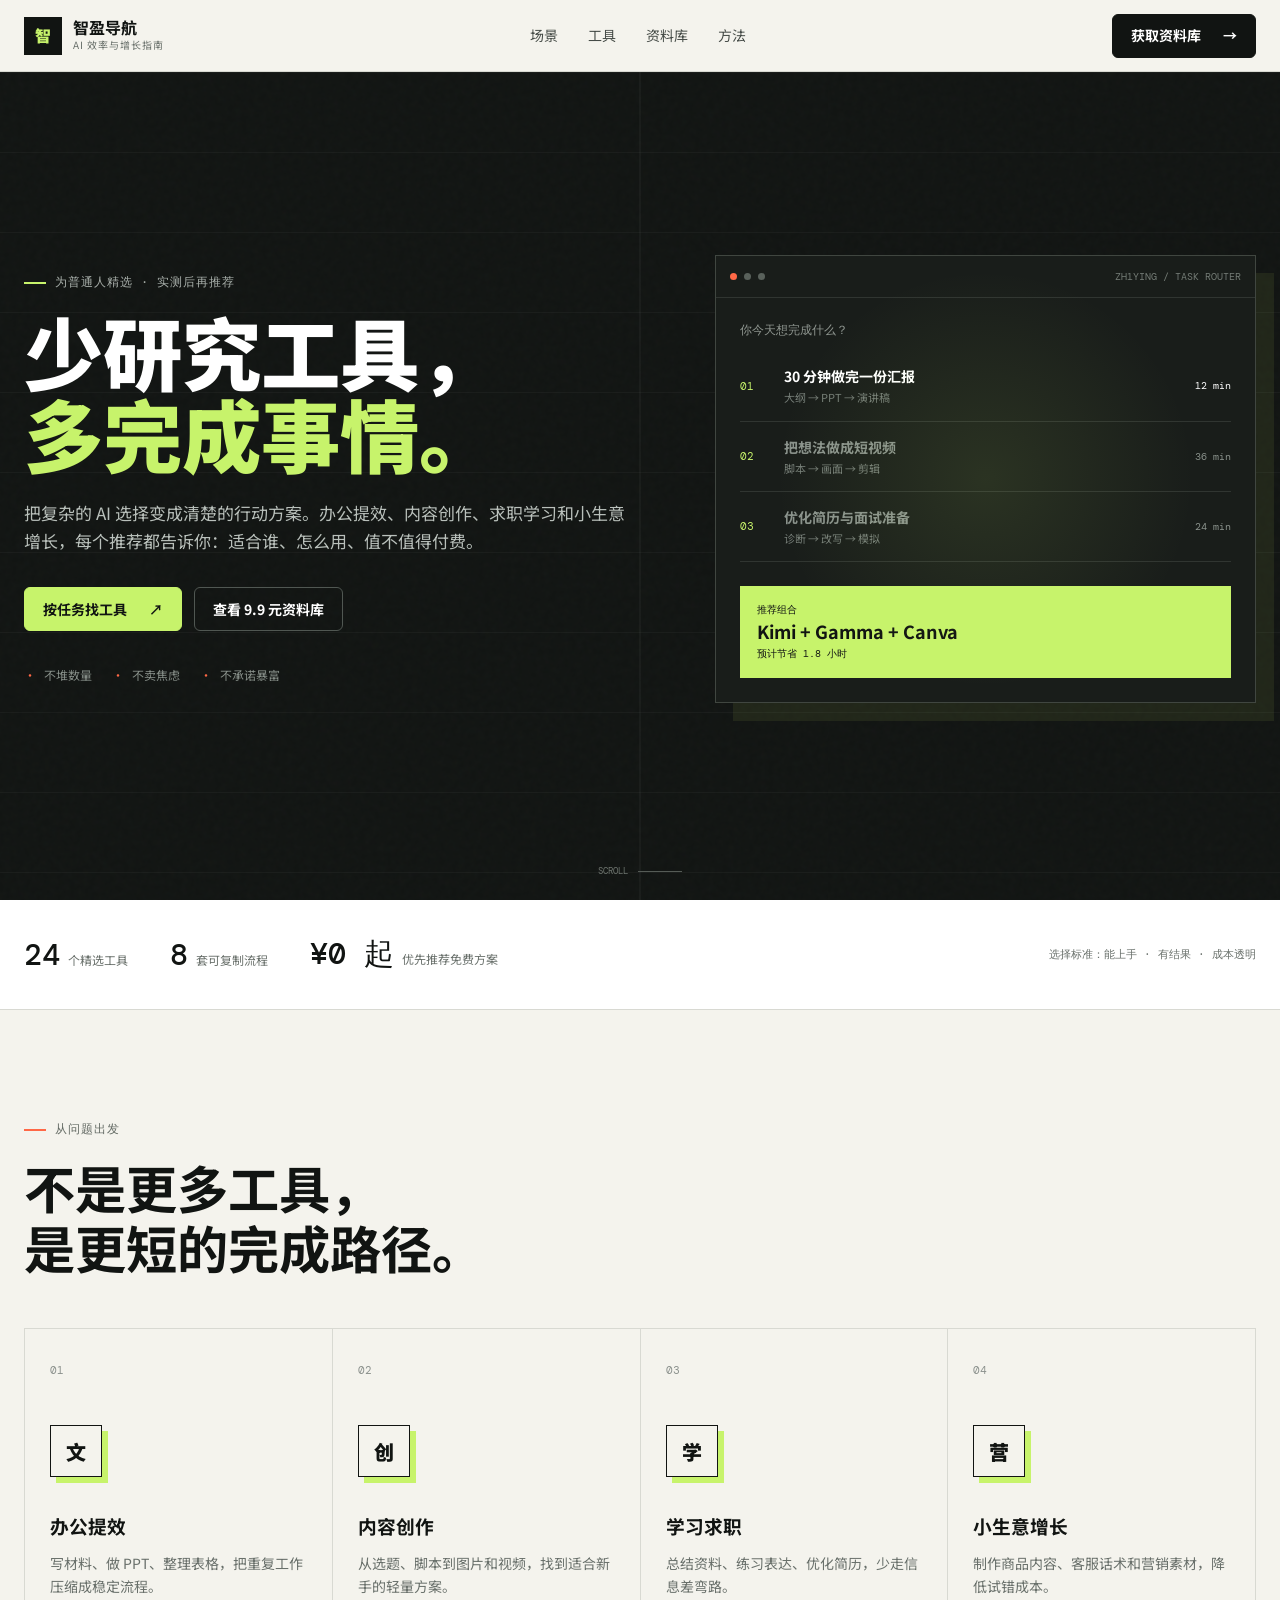
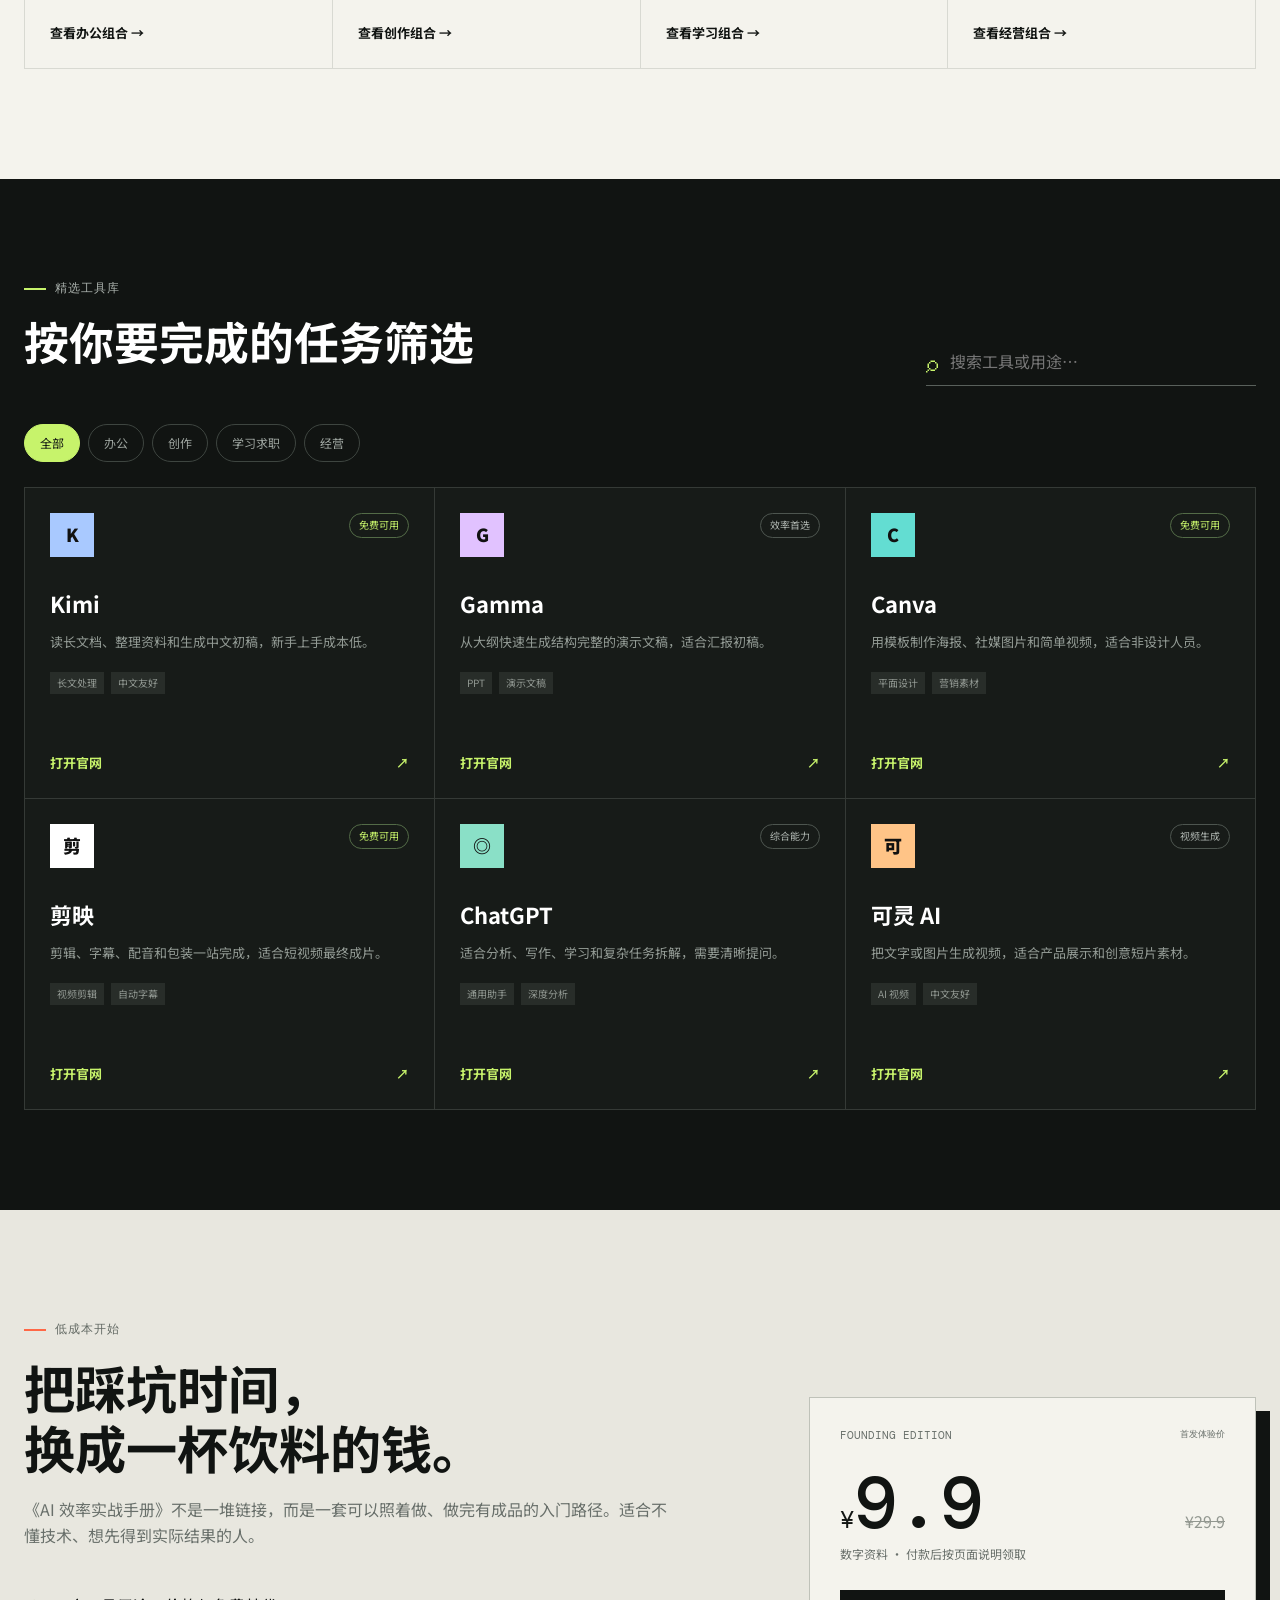
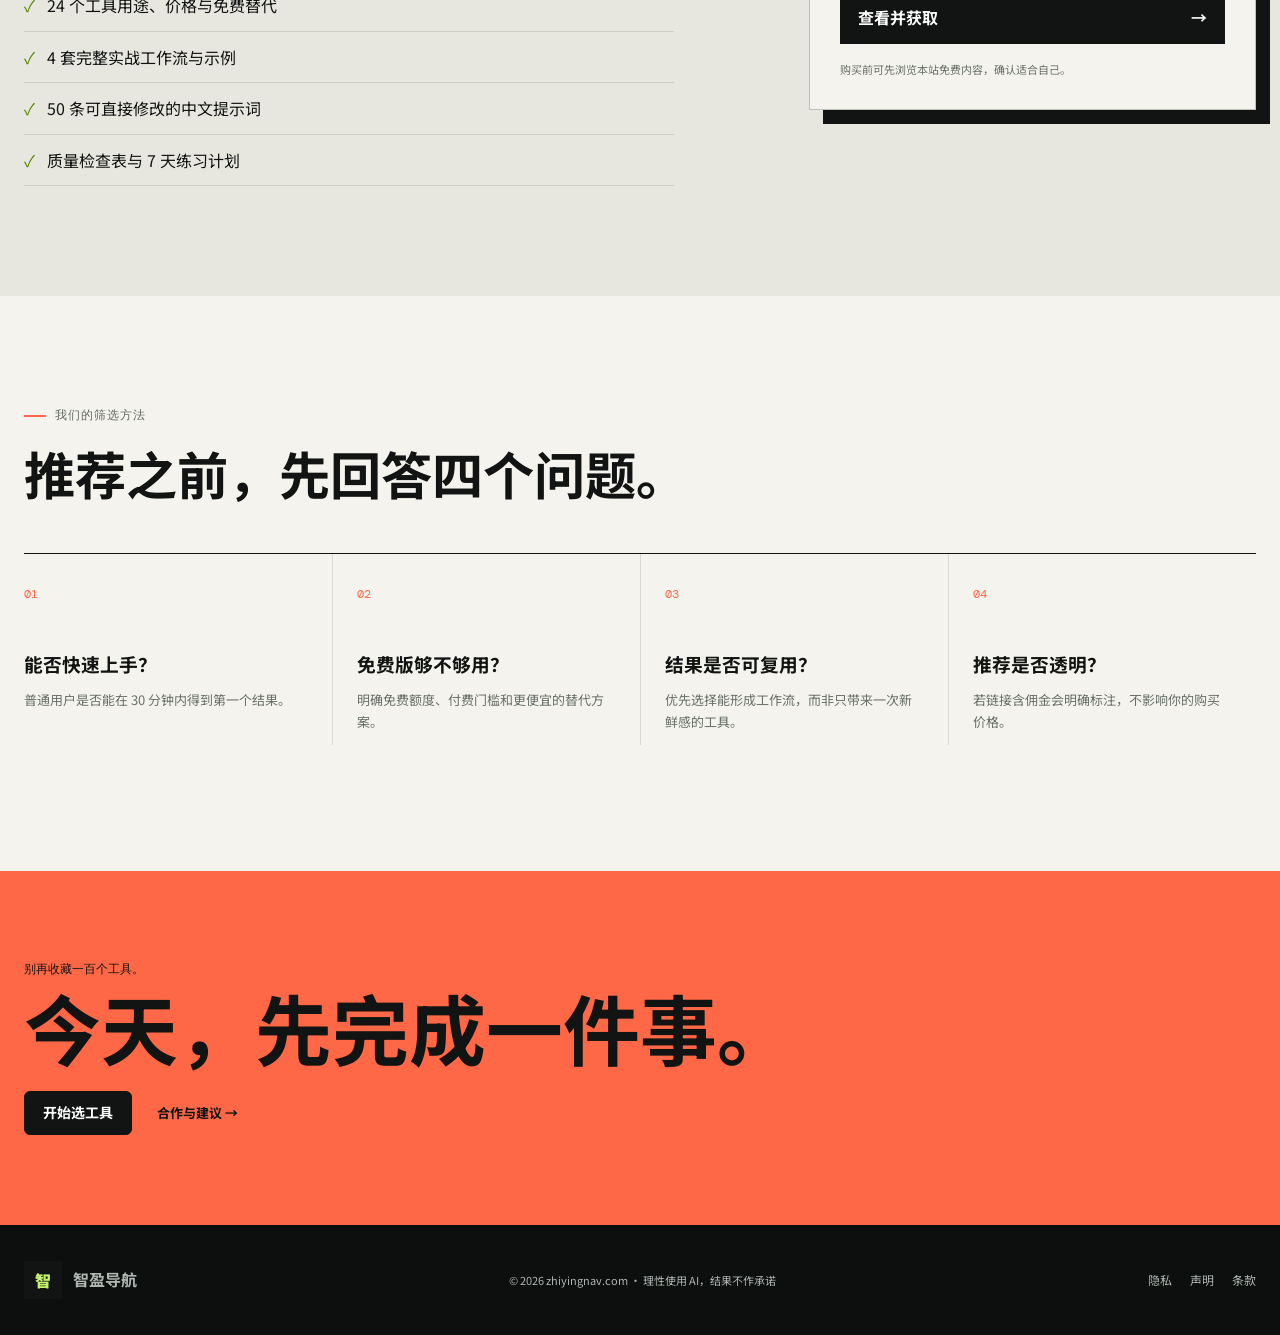
==== commit 0eefaeda: "Refine customer-facing AI efficiency manual" ====
--- a/index.html
+++ b/index.html
@@ -68,7 +68,7 @@
     </section>
 
     <section class="product" id="product">
-      <div class="product-copy reveal"><p class="eyebrow"><span></span>低成本开始</p><h2>把踩坑时间，<br>换成一杯饮料的钱。</h2><p>《AI 效率起步资料库》不是一堆链接，而是一套可以照着做的入门路径。适合不懂技术、想先得到实际结果的人。</p><ul><li><span>✓</span>24 个工具用途、价格与免费替代</li><li><span>✓</span>8 套办公与内容生产工作流</li><li><span>✓</span>50 条可直接修改的中文提示词</li><li><span>✓</span>持续更新，避免买完即过期</li></ul></div>
+      <div class="product-copy reveal"><p class="eyebrow"><span></span>低成本开始</p><h2>把踩坑时间，<br>换成一杯饮料的钱。</h2><p>《AI 效率实战手册》不是一堆链接，而是一套可以照着做、做完有成品的入门路径。适合不懂技术、想先得到实际结果的人。</p><ul><li><span>✓</span>24 个工具用途、价格与免费替代</li><li><span>✓</span>4 套完整实战工作流与示例</li><li><span>✓</span>50 条可直接修改的中文提示词</li><li><span>✓</span>质量检查表与 7 天练习计划</li></ul></div>
       <div class="price-panel reveal"><div class="price-head"><span>FOUNDING EDITION</span><small>首发体验价</small></div><div class="price"><sup>¥</sup><strong>9.9</strong><del>¥29.9</del></div><p>数字资料 · 付款后按页面说明领取</p><a class="buy-button" href="./checkout.html">查看并获取 <span>→</span></a><small class="honest-note">购买前可先浏览本站免费内容，确认适合自己。</small></div>
     </section>
 
